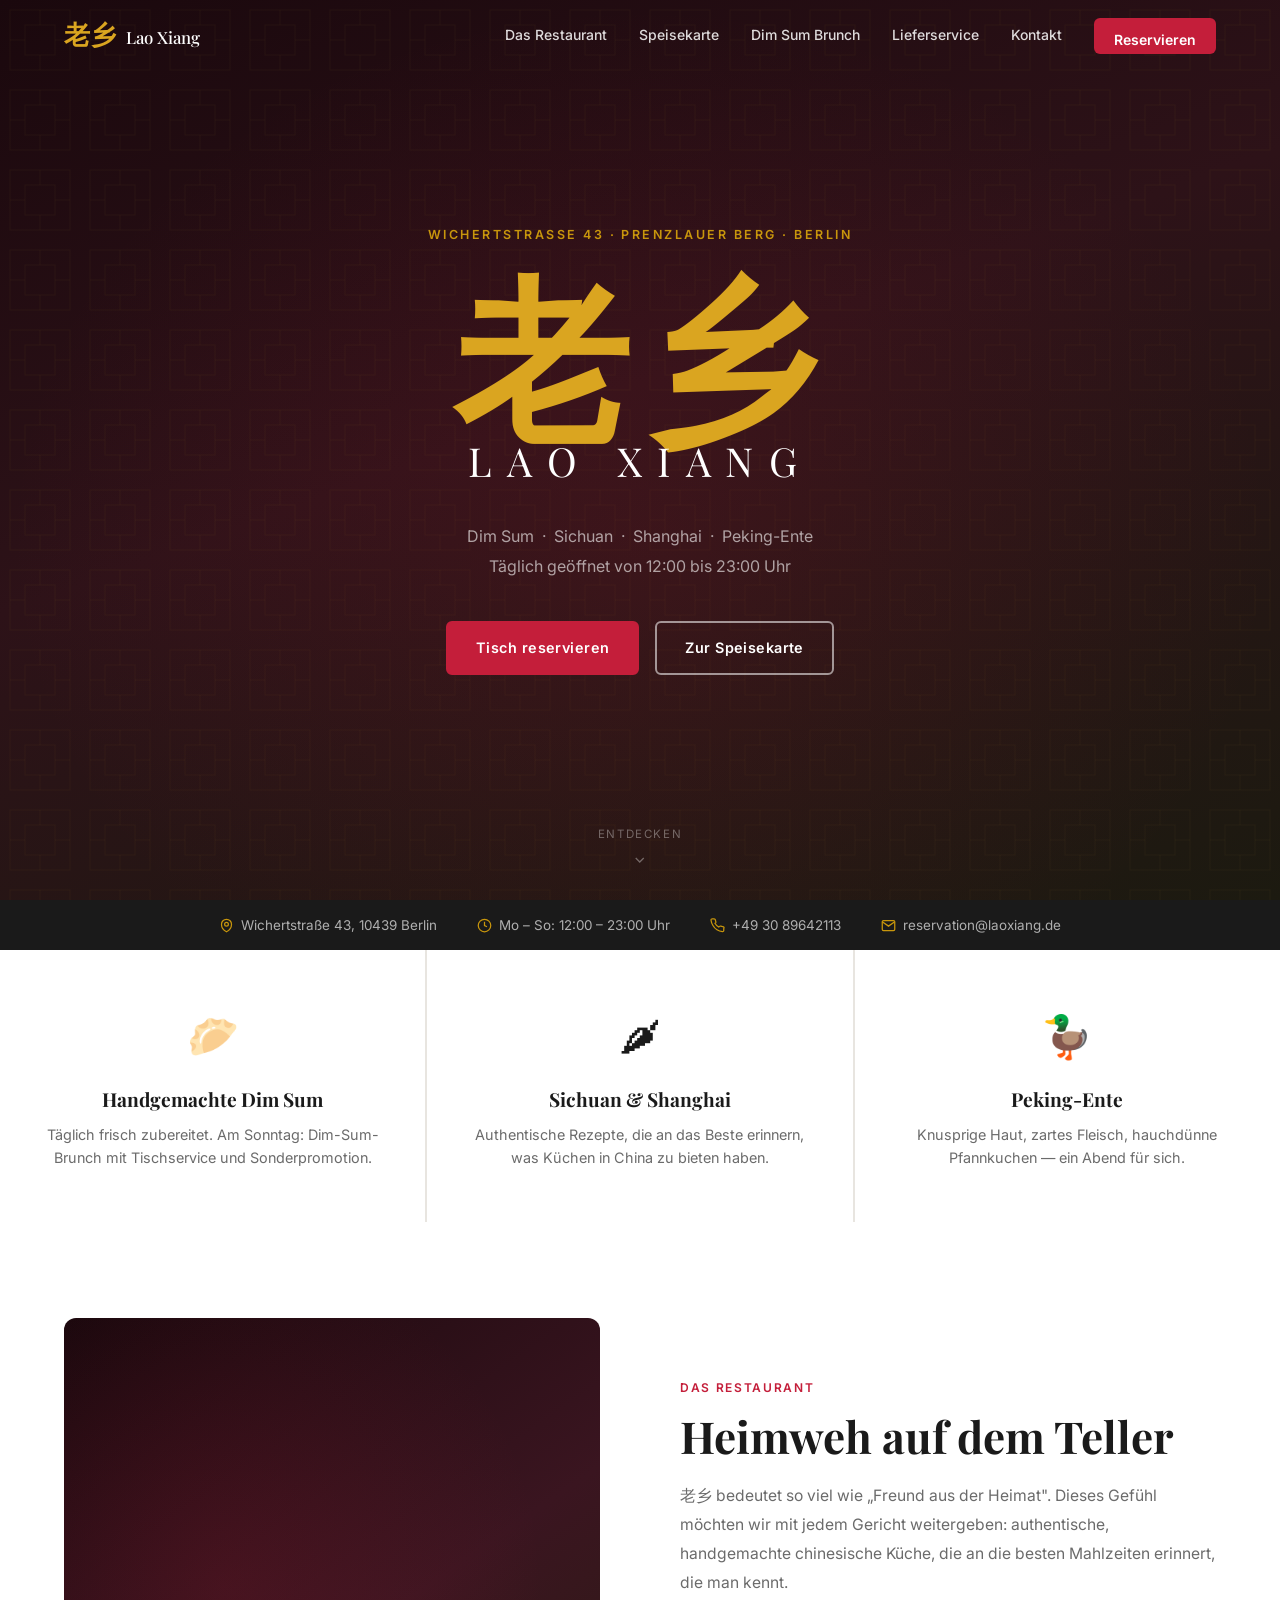
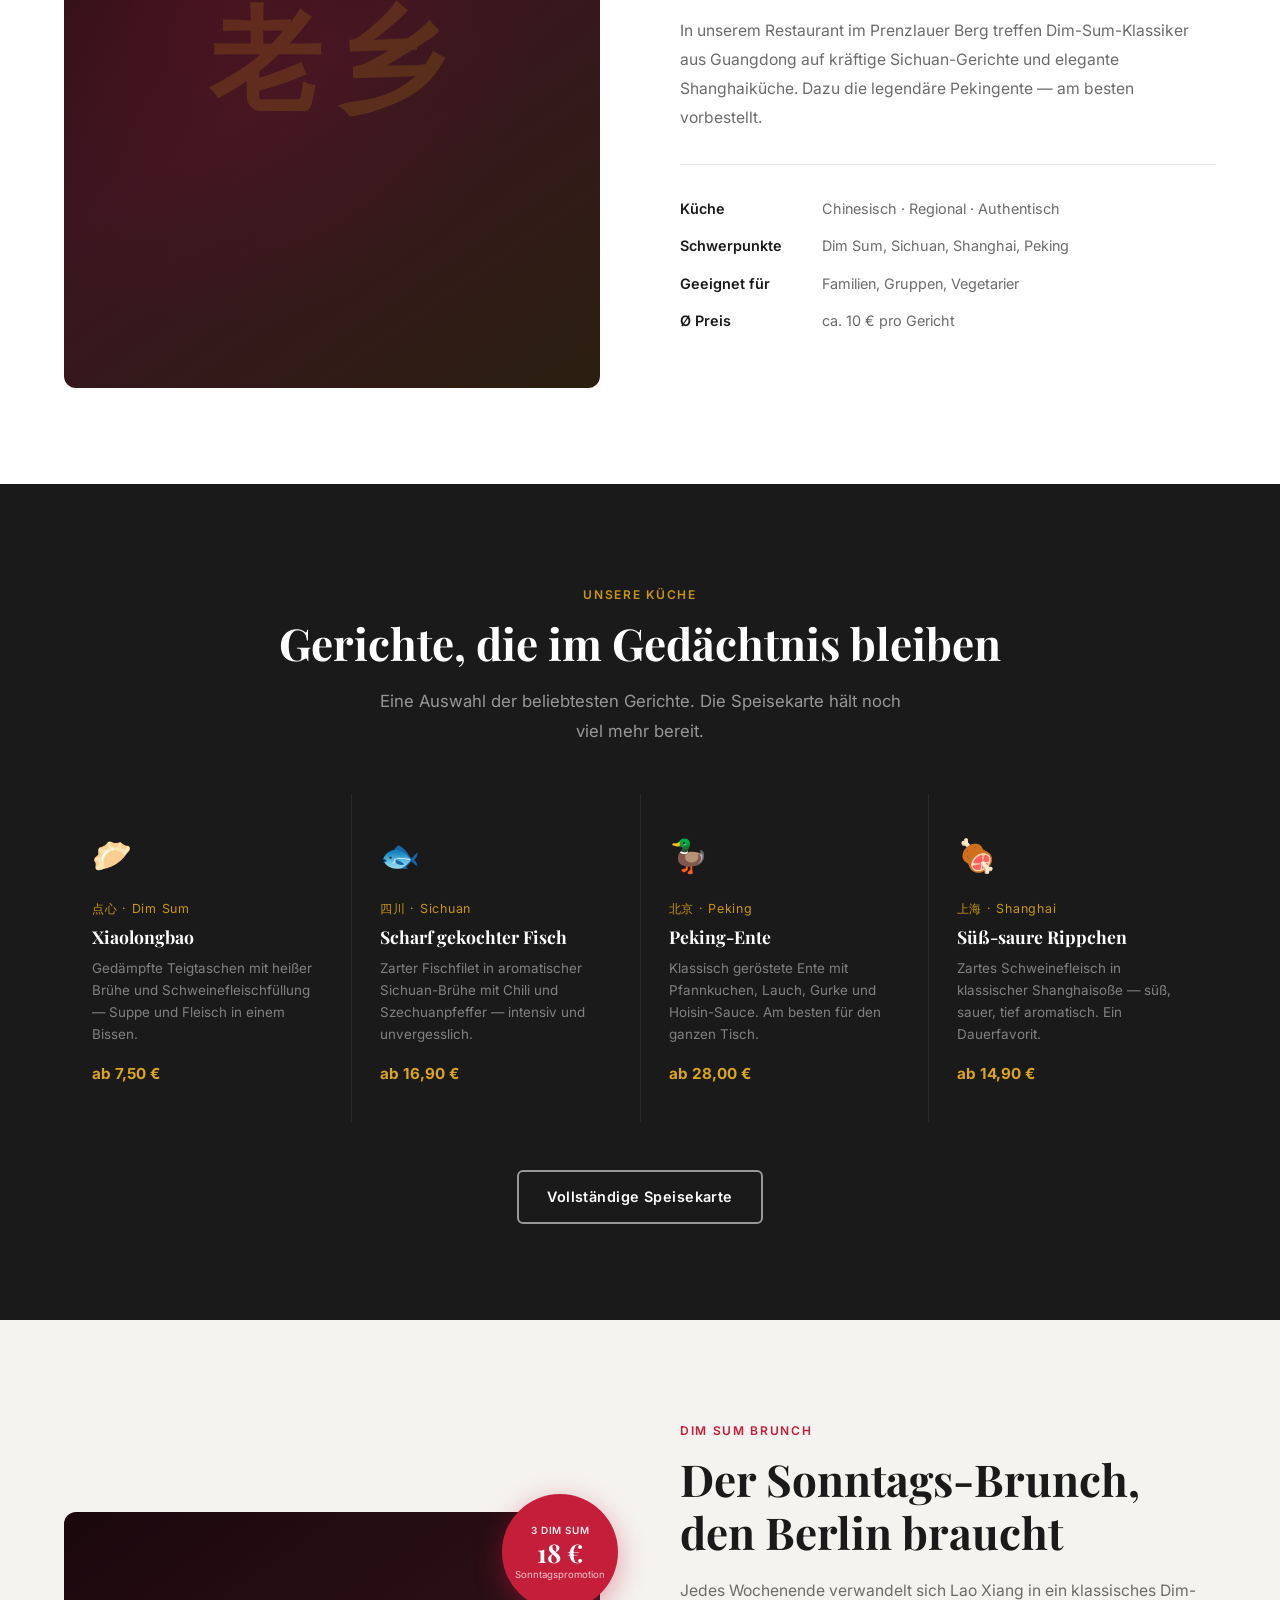
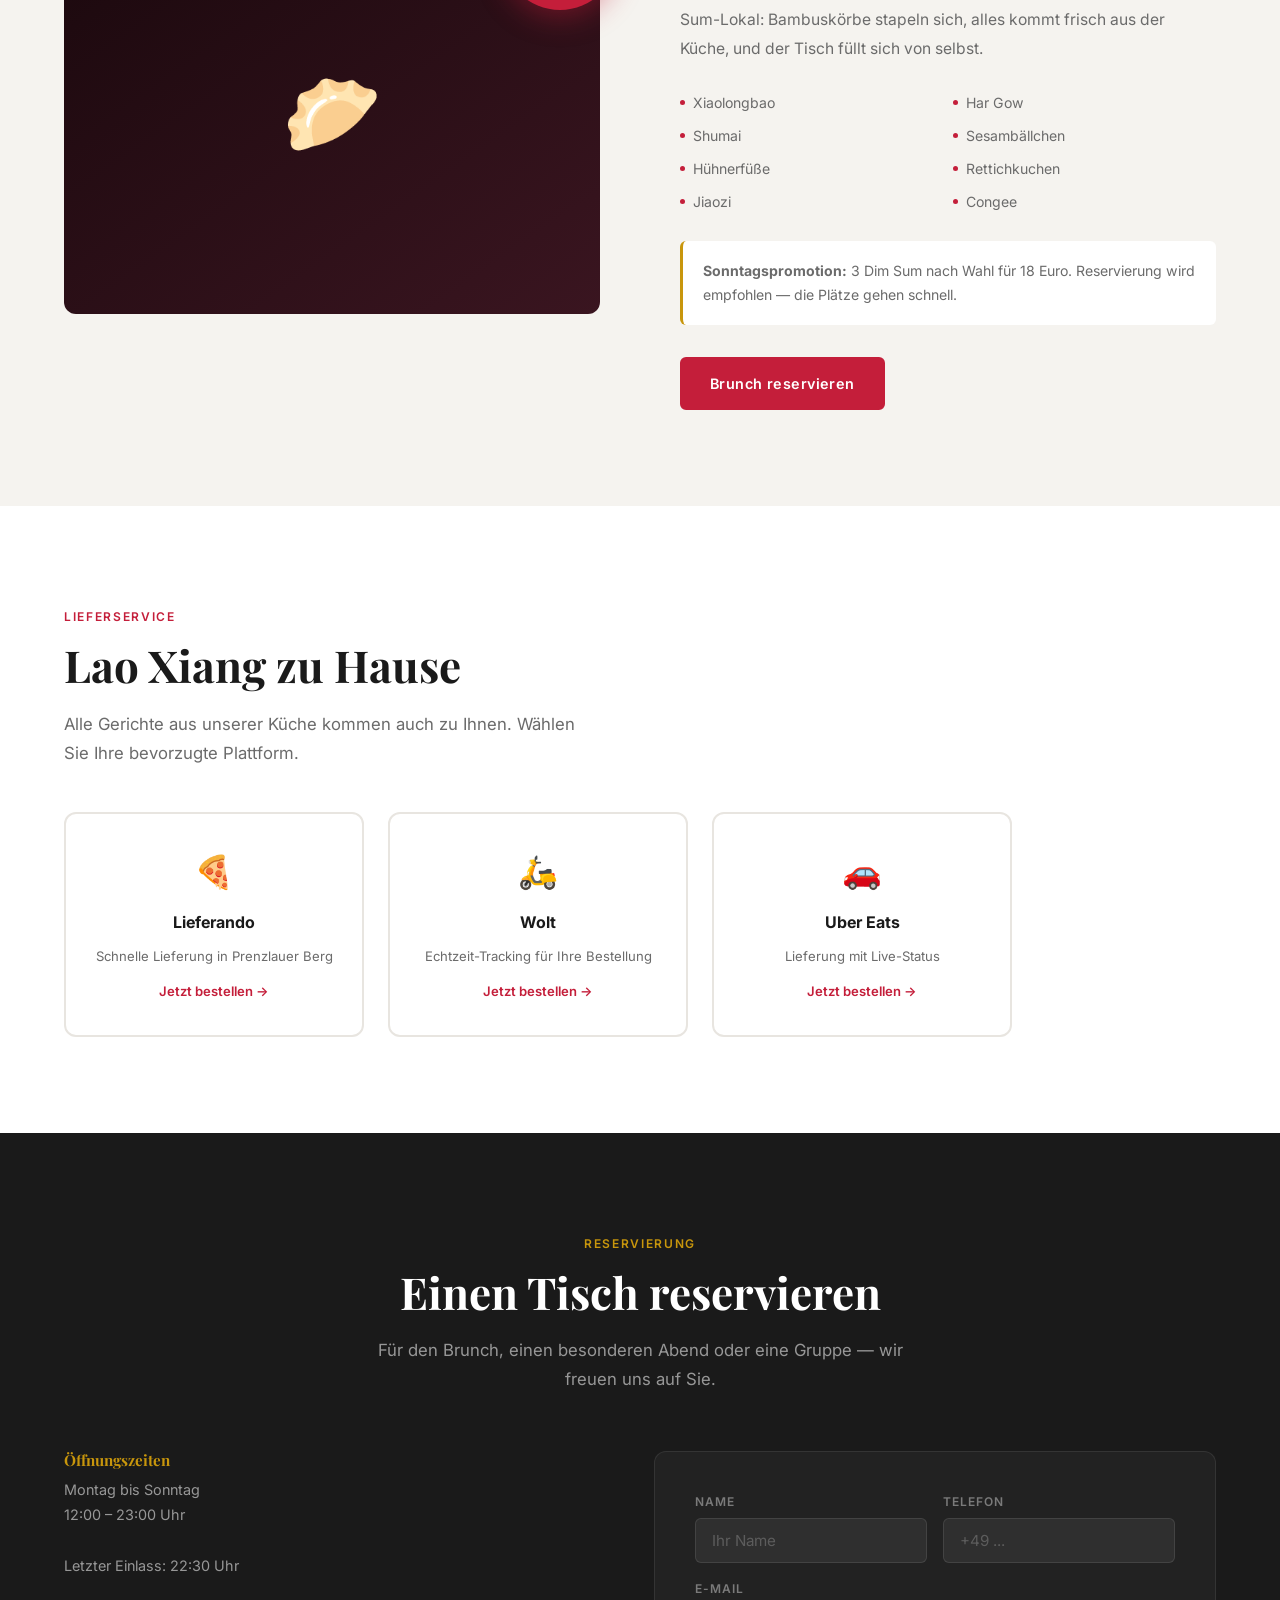
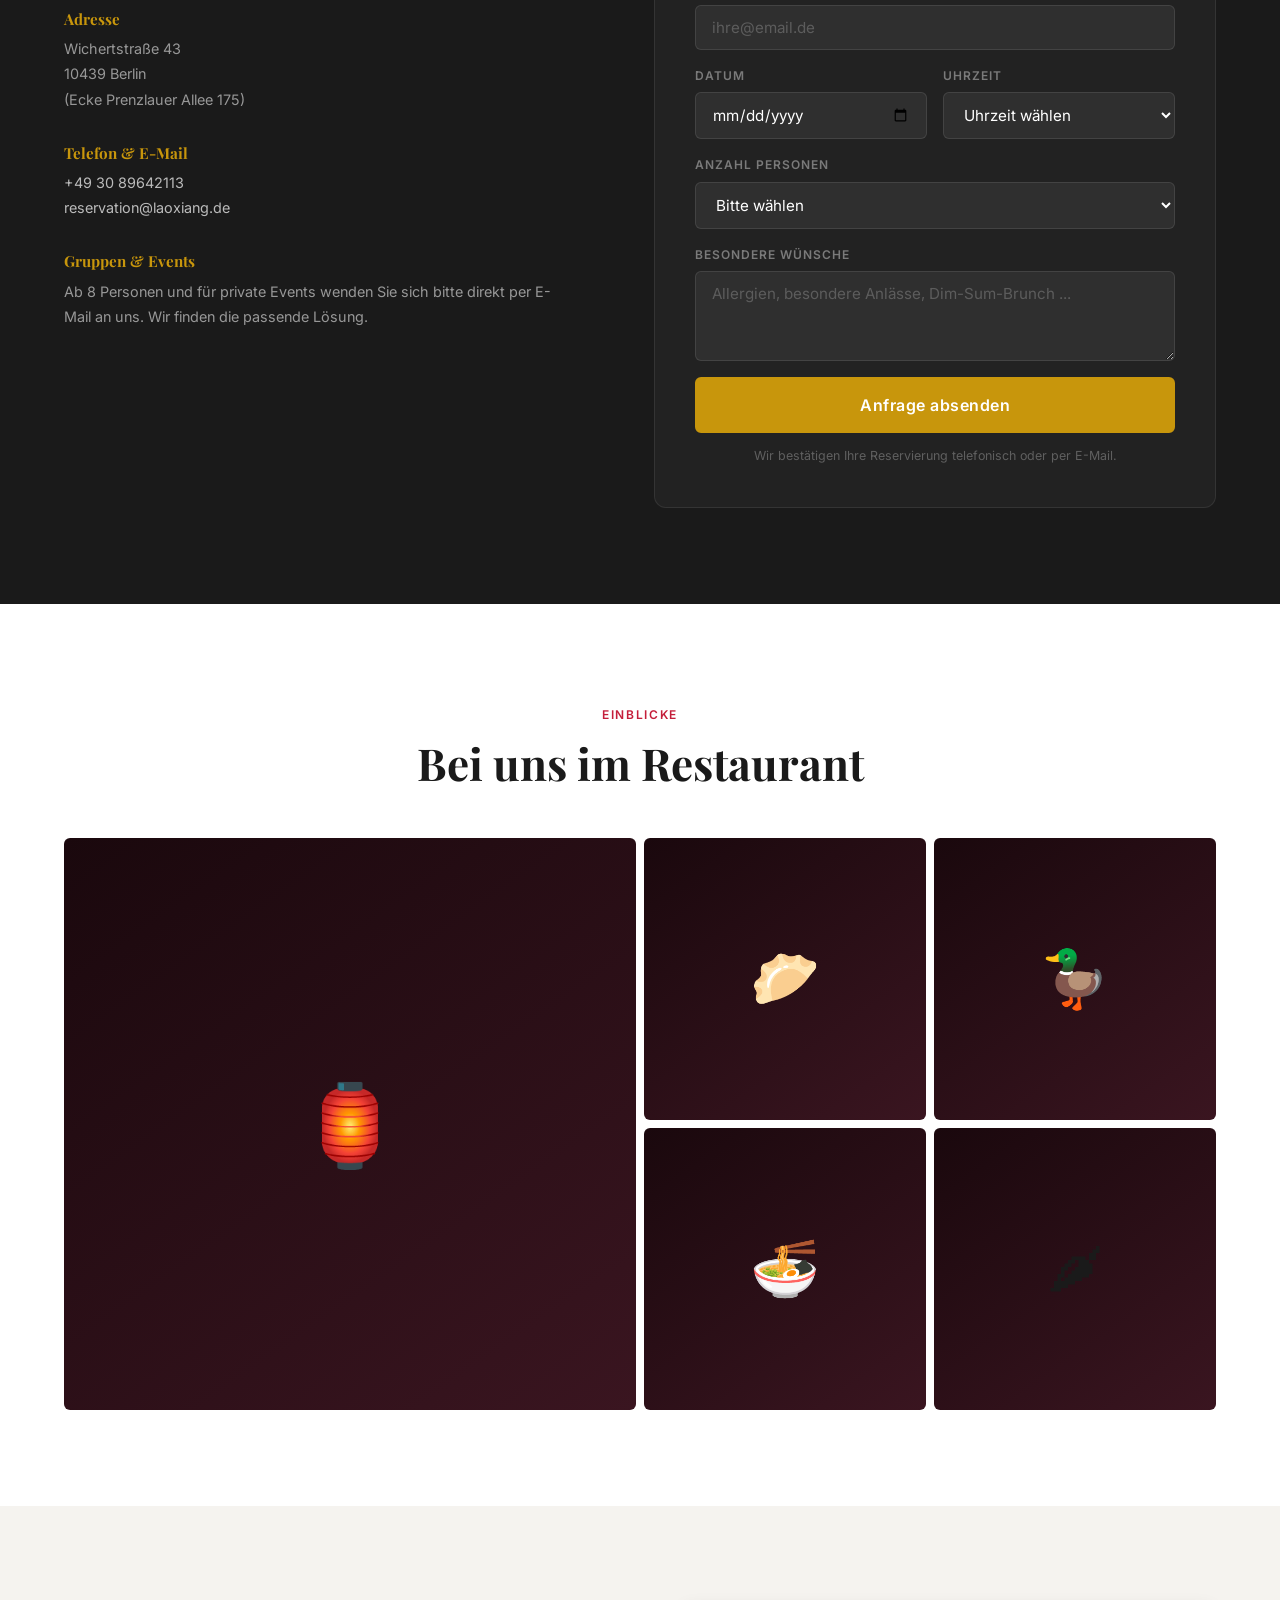
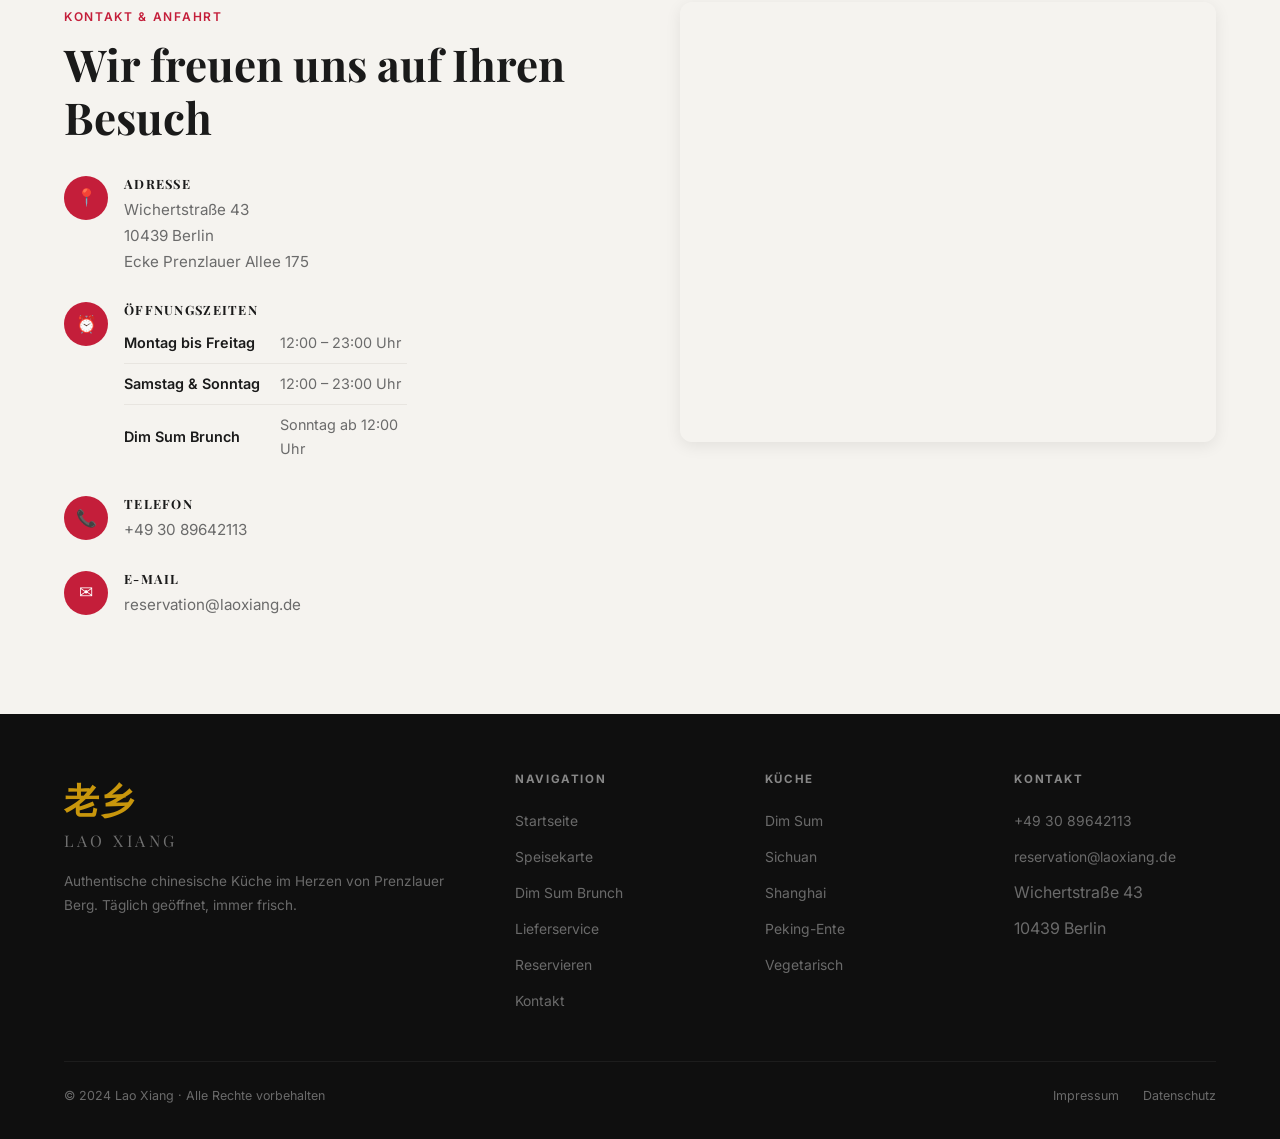
==== index.html @ 209eafaa "Add complete Lao Xiang restaurant website redesign Modern, responsive website with dark-hero aesthet" ====
<!DOCTYPE html>
<html lang="de">
<head>
  <meta charset="UTF-8">
  <meta name="viewport" content="width=device-width, initial-scale=1.0">
  <meta name="description" content="Lao Xiang 老乡 — Authentische chinesische Küche in Berlin Prenzlauer Berg. Dim Sum, Sichuan, Shanghai, Peking-Ente. Täglich 12–23 Uhr.">
  <title>Lao Xiang 老乡 — Authentische Chinesische Küche · Berlin Prenzlauer Berg</title>
  <link rel="preconnect" href="https://fonts.googleapis.com">
  <link rel="preconnect" href="https://fonts.gstatic.com" crossorigin>
  <link href="https://fonts.googleapis.com/css2?family=Playfair+Display:ital,wght@0,400;0,500;0,700;1,400&family=Inter:wght@300;400;500;600;700&display=swap" rel="stylesheet">
  <link rel="stylesheet" href="css/style.css">
</head>
<body>

  <!-- NAVIGATION -->
  <nav class="nav transparent">
    <div class="nav-wrap">
      <a href="index.html" class="nav-logo">
        <span class="logo-cn">老乡</span>
        <span class="logo-en">Lao Xiang</span>
      </a>
      <div class="nav-links">
        <a href="#about">Das Restaurant</a>
        <a href="speisekarte.html">Speisekarte</a>
        <a href="#dimsum">Dim Sum Brunch</a>
        <a href="#bestellen">Lieferservice</a>
        <a href="#kontakt">Kontakt</a>
        <a href="#reservierung" class="nav-cta">Reservieren</a>
      </div>
      <button class="nav-burger" aria-label="Menü">
        <span></span><span></span><span></span>
      </button>
    </div>
  </nav>

  <!-- HERO -->
  <section class="hero">
    <div class="hero-bg"></div>
    <div class="hero-content">
      <p class="hero-kicker">Wichertstraße 43 &middot; Prenzlauer Berg &middot; Berlin</p>
      <h1>
        <span class="hero-title-cn">老乡</span>
        <span class="hero-title-en">Lao Xiang</span>
      </h1>
      <p class="hero-sub">
        Dim Sum &nbsp;&middot;&nbsp; Sichuan &nbsp;&middot;&nbsp; Shanghai &nbsp;&middot;&nbsp; Peking-Ente<br>
        Täglich geöffnet von 12:00 bis 23:00 Uhr
      </p>
      <div class="hero-actions">
        <a href="#reservierung" class="btn btn-red">Tisch reservieren</a>
        <a href="speisekarte.html" class="btn btn-ghost">Zur Speisekarte</a>
      </div>
    </div>
    <div class="hero-scroll">
      <span>Entdecken</span>
      <svg width="16" height="16" viewBox="0 0 24 24" fill="none" stroke="currentColor" stroke-width="2">
        <polyline points="6 9 12 15 18 9"/>
      </svg>
    </div>
  </section>

  <!-- INFO STRIP -->
  <div class="info-strip">
    <div class="info-strip-row container">
      <span class="info-item">
        <svg width="15" height="15" viewBox="0 0 24 24" fill="none" stroke="currentColor" stroke-width="2"><path d="M12 22s-8-4.5-8-11.8A8 8 0 0 1 12 2a8 8 0 0 1 8 8.2c0 7.3-8 11.8-8 11.8z"/><circle cx="12" cy="10" r="3"/></svg>
        Wichertstraße 43, 10439 Berlin
      </span>
      <span class="info-item">
        <svg width="15" height="15" viewBox="0 0 24 24" fill="none" stroke="currentColor" stroke-width="2"><circle cx="12" cy="12" r="10"/><polyline points="12 6 12 12 16 14"/></svg>
        Mo &ndash; So: 12:00 &ndash; 23:00 Uhr
      </span>
      <span class="info-item">
        <svg width="15" height="15" viewBox="0 0 24 24" fill="none" stroke="currentColor" stroke-width="2"><path d="M22 16.92v3a2 2 0 0 1-2.18 2 19.79 19.79 0 0 1-8.63-3.07A19.5 19.5 0 0 1 4.69 12a19.79 19.79 0 0 1-3.07-8.67A2 2 0 0 1 3.6 1.27h3a2 2 0 0 1 2 1.72c.127.96.361 1.903.7 2.81a2 2 0 0 1-.45 2.11L7.91 8.37a16 16 0 0 0 6 6l1.27-.9a2 2 0 0 1 2.11-.45c.907.339 1.85.573 2.81.7A2 2 0 0 1 22 16.92z"/></svg>
        +49 30 89642113
      </span>
      <span class="info-item">
        <svg width="15" height="15" viewBox="0 0 24 24" fill="none" stroke="currentColor" stroke-width="2"><path d="M4 4h16c1.1 0 2 .9 2 2v12c0 1.1-.9 2-2 2H4c-1.1 0-2-.9-2-2V6c0-1.1.9-2 2-2z"/><polyline points="22,6 12,13 2,6"/></svg>
        reservation@laoxiang.de
      </span>
    </div>
  </div>

  <!-- FEATURES -->
  <div class="features-grid">
    <div class="feat-card fade-up">
      <span class="feat-icon">🥟</span>
      <h3>Handgemachte Dim Sum</h3>
      <p>Täglich frisch zubereitet. Am Sonntag: Dim-Sum-Brunch mit Tischservice und Sonderpromotion.</p>
    </div>
    <div class="feat-card fade-up">
      <span class="feat-icon">🌶</span>
      <h3>Sichuan &amp; Shanghai</h3>
      <p>Authentische Rezepte, die an das Beste erinnern, was Küchen in China zu bieten haben.</p>
    </div>
    <div class="feat-card fade-up">
      <span class="feat-icon">🦆</span>
      <h3>Peking-Ente</h3>
      <p>Knusprige Haut, zartes Fleisch, hauchdünne Pfannkuchen — ein Abend für sich.</p>
    </div>
  </div>

  <!-- ABOUT -->
  <section class="section about" id="about">
    <div class="container">
      <div class="about-grid">
        <div class="about-img" aria-hidden="true">老乡</div>
        <div>
          <div class="fade-up">
            <p class="tag">Das Restaurant</p>
            <h2 class="section-title">Heimweh auf dem Teller</h2>
            <p class="about-body">
              老乡 bedeutet so viel wie „Freund aus der Heimat". Dieses Gefühl möchten wir mit jedem Gericht weitergeben: authentische, handgemachte chinesische Küche, die an die besten Mahlzeiten erinnert, die man kennt.
            </p>
            <p class="about-body">
              In unserem Restaurant im Prenzlauer Berg treffen Dim-Sum-Klassiker aus Guangdong auf kräftige Sichuan-Gerichte und elegante Shanghaiküche. Dazu die legendäre Pekingente — am besten vorbestellt.
            </p>
            <div class="about-details">
              <div class="about-row">
                <span class="about-label">Küche</span>
                <span class="about-val">Chinesisch &middot; Regional &middot; Authentisch</span>
              </div>
              <div class="about-row">
                <span class="about-label">Schwerpunkte</span>
                <span class="about-val">Dim Sum, Sichuan, Shanghai, Peking</span>
              </div>
              <div class="about-row">
                <span class="about-label">Geeignet für</span>
                <span class="about-val">Familien, Gruppen, Vegetarier</span>
              </div>
              <div class="about-row">
                <span class="about-label">Ø Preis</span>
                <span class="about-val">ca. 10 € pro Gericht</span>
              </div>
            </div>
          </div>
        </div>
      </div>
    </div>
  </section>

  <!-- HIGHLIGHTS (dark section) -->
  <section class="section highlights">
    <div class="container">
      <div class="center fade-up">
        <p class="tag">Unsere Küche</p>
        <h2 class="section-title">Gerichte, die im Gedächtnis bleiben</h2>
        <p class="section-sub">Eine Auswahl der beliebtesten Gerichte. Die Speisekarte hält noch viel mehr bereit.</p>
      </div>
      <div class="hl-grid">
        <div class="hl-card fade-up">
          <span class="hl-icon">🥟</span>
          <div class="hl-region">点心 &middot; Dim Sum</div>
          <h3 class="hl-name">Xiaolongbao</h3>
          <p class="hl-desc">Gedämpfte Teigtaschen mit heißer Brühe und Schweinefleischfüllung &mdash; Suppe und Fleisch in einem Bissen.</p>
          <div class="hl-price">ab 7,50 €</div>
        </div>
        <div class="hl-card fade-up">
          <span class="hl-icon">🐟</span>
          <div class="hl-region">四川 &middot; Sichuan</div>
          <h3 class="hl-name">Scharf gekochter Fisch</h3>
          <p class="hl-desc">Zarter Fischfilet in aromatischer Sichuan-Brühe mit Chili und Szechuanpfeffer &mdash; intensiv und unvergesslich.</p>
          <div class="hl-price">ab 16,90 €</div>
        </div>
        <div class="hl-card fade-up">
          <span class="hl-icon">🦆</span>
          <div class="hl-region">北京 &middot; Peking</div>
          <h3 class="hl-name">Peking-Ente</h3>
          <p class="hl-desc">Klassisch geröstete Ente mit Pfannkuchen, Lauch, Gurke und Hoisin-Sauce. Am besten für den ganzen Tisch.</p>
          <div class="hl-price">ab 28,00 €</div>
        </div>
        <div class="hl-card fade-up">
          <span class="hl-icon">🍖</span>
          <div class="hl-region">上海 &middot; Shanghai</div>
          <h3 class="hl-name">Süß-saure Rippchen</h3>
          <p class="hl-desc">Zartes Schweinefleisch in klassischer Shanghaisoße — süß, sauer, tief aromatisch. Ein Dauerfavorit.</p>
          <div class="hl-price">ab 14,90 €</div>
        </div>
      </div>
      <div class="hl-cta">
        <a href="speisekarte.html" class="btn btn-ghost">Vollständige Speisekarte</a>
      </div>
    </div>
  </section>

  <!-- DIM SUM BRUNCH -->
  <section class="section dimsum" id="dimsum">
    <div class="container">
      <div class="dimsum-grid">
        <div class="dimsum-visual fade-up">
          <div class="dimsum-img">🥟</div>
          <div class="dimsum-badge">
            <span class="badge-top">3 Dim Sum</span>
            <span class="badge-price">18 €</span>
            <span class="badge-sub">Sonntagspromotion</span>
          </div>
        </div>
        <div class="fade-up">
          <p class="tag">Dim Sum Brunch</p>
          <h2 class="section-title">Der Sonntags-Brunch,<br>den Berlin braucht</h2>
          <p class="about-body">
            Jedes Wochenende verwandelt sich Lao Xiang in ein klassisches Dim-Sum-Lokal: Bambuskörbe stapeln sich, alles kommt frisch aus der Küche, und der Tisch füllt sich von selbst.
          </p>
          <div class="ds-items">
            <div class="ds-item">Xiaolongbao</div>
            <div class="ds-item">Har Gow</div>
            <div class="ds-item">Shumai</div>
            <div class="ds-item">Sesambällchen</div>
            <div class="ds-item">Hühnerfüße</div>
            <div class="ds-item">Rettichkuchen</div>
            <div class="ds-item">Jiaozi</div>
            <div class="ds-item">Congee</div>
          </div>
          <div class="ds-note">
            <strong>Sonntagspromotion:</strong> 3 Dim Sum nach Wahl für 18 Euro. Reservierung wird empfohlen — die Plätze gehen schnell.
          </div>
          <div style="margin-top: 2rem;">
            <a href="#reservierung" class="btn btn-red">Brunch reservieren</a>
          </div>
        </div>
      </div>
    </div>
  </section>

  <!-- DELIVERY -->
  <section class="section" id="bestellen">
    <div class="container">
      <div class="fade-up">
        <p class="tag">Lieferservice</p>
        <h2 class="section-title">Lao Xiang zu Hause</h2>
        <p class="section-sub">Alle Gerichte aus unserer Küche kommen auch zu Ihnen. Wählen Sie Ihre bevorzugte Plattform.</p>
      </div>
      <div class="delivery-row">
        <a href="https://www.lieferando.de/speisekarte/lao-xiang" target="_blank" rel="noopener noreferrer" class="del-card fade-up">
          <div class="del-logo">🍕</div>
          <div class="del-name">Lieferando</div>
          <div class="del-info">Schnelle Lieferung in Prenzlauer Berg</div>
          <div class="del-link">Jetzt bestellen →</div>
        </a>
        <a href="https://wolt.com/en/deu/berlin/restaurant/lao-xiang" target="_blank" rel="noopener noreferrer" class="del-card fade-up">
          <div class="del-logo">🛵</div>
          <div class="del-name">Wolt</div>
          <div class="del-info">Echtzeit-Tracking für Ihre Bestellung</div>
          <div class="del-link">Jetzt bestellen →</div>
        </a>
        <a href="https://www.ubereats.com/de/store/lao-xiang/sE3HtkgDU8aHk-X_zI1k1Q" target="_blank" rel="noopener noreferrer" class="del-card fade-up">
          <div class="del-logo">🚗</div>
          <div class="del-name">Uber Eats</div>
          <div class="del-info">Lieferung mit Live-Status</div>
          <div class="del-link">Jetzt bestellen →</div>
        </a>
      </div>
    </div>
  </section>

  <!-- RESERVATION -->
  <section class="section reservation" id="reservierung">
    <div class="container">
      <div class="center fade-up">
        <p class="tag">Reservierung</p>
        <h2 class="section-title">Einen Tisch reservieren</h2>
        <p class="section-sub">Für den Brunch, einen besonderen Abend oder eine Gruppe &mdash; wir freuen uns auf Sie.</p>
      </div>
      <div class="res-grid">
        <div class="res-info fade-up">
          <div class="res-info-item">
            <h4>Öffnungszeiten</h4>
            <p>Montag bis Sonntag<br>12:00 &ndash; 23:00 Uhr<br><br>Letzter Einlass: 22:30 Uhr</p>
          </div>
          <div class="res-info-item">
            <h4>Adresse</h4>
            <p>Wichertstraße 43<br>10439 Berlin<br>(Ecke Prenzlauer Allee 175)</p>
          </div>
          <div class="res-info-item">
            <h4>Telefon &amp; E-Mail</h4>
            <p>
              <a href="tel:+493089642113">+49 30 89642113</a><br>
              <a href="mailto:reservation@laoxiang.de">reservation@laoxiang.de</a>
            </p>
          </div>
          <div class="res-info-item">
            <h4>Gruppen &amp; Events</h4>
            <p>Ab 8 Personen und für private Events wenden Sie sich bitte direkt per E-Mail an uns. Wir finden die passende Lösung.</p>
          </div>
        </div>
        <div class="fade-up">
          <form class="res-form" id="resForm">
            <div class="form-row">
              <div class="form-group">
                <label for="resName">Name</label>
                <input type="text" id="resName" name="name" placeholder="Ihr Name" required>
              </div>
              <div class="form-group">
                <label for="resPhone">Telefon</label>
                <input type="tel" id="resPhone" name="phone" placeholder="+49 ..." required>
              </div>
            </div>
            <div class="form-group">
              <label for="resEmail">E-Mail</label>
              <input type="email" id="resEmail" name="email" placeholder="ihre@email.de" required>
            </div>
            <div class="form-row">
              <div class="form-group">
                <label for="resDate">Datum</label>
                <input type="date" id="resDate" name="date" required>
              </div>
              <div class="form-group">
                <label for="resTime">Uhrzeit</label>
                <select id="resTime" name="time" required>
                  <option value="">Uhrzeit wählen</option>
                  <option>12:00</option><option>12:30</option>
                  <option>13:00</option><option>13:30</option>
                  <option>14:00</option><option>14:30</option>
                  <option>15:00</option>
                  <option>18:00</option><option>18:30</option>
                  <option>19:00</option><option>19:30</option>
                  <option>20:00</option><option>20:30</option>
                  <option>21:00</option><option>21:30</option>
                  <option>22:00</option>
                </select>
              </div>
            </div>
            <div class="form-group">
              <label for="resGuests">Anzahl Personen</label>
              <select id="resGuests" name="guests" required>
                <option value="">Bitte wählen</option>
                <option>1 Person</option>
                <option>2 Personen</option>
                <option>3 Personen</option>
                <option>4 Personen</option>
                <option>5 Personen</option>
                <option>6 Personen</option>
                <option>7 Personen</option>
                <option>8 oder mehr Personen</option>
              </select>
            </div>
            <div class="form-group">
              <label for="resNotes">Besondere Wünsche</label>
              <textarea id="resNotes" name="notes" placeholder="Allergien, besondere Anlässe, Dim-Sum-Brunch ..."></textarea>
            </div>
            <button type="submit" class="btn btn-gold form-submit">Anfrage absenden</button>
            <p class="form-note">Wir bestätigen Ihre Reservierung telefonisch oder per E-Mail.</p>
          </form>
        </div>
      </div>
    </div>
  </section>

  <!-- GALLERY -->
  <section class="section">
    <div class="container">
      <div class="center fade-up">
        <p class="tag">Einblicke</p>
        <h2 class="section-title">Bei uns im Restaurant</h2>
      </div>
      <div class="gallery-grid">
        <div class="gal-item"><div class="gal-inner">🏮</div></div>
        <div class="gal-item"><div class="gal-inner">🥟</div></div>
        <div class="gal-item"><div class="gal-inner">🦆</div></div>
        <div class="gal-item"><div class="gal-inner">🍜</div></div>
        <div class="gal-item"><div class="gal-inner">🌶</div></div>
      </div>
    </div>
  </section>

  <!-- CONTACT -->
  <section class="section contact" id="kontakt">
    <div class="container">
      <div class="contact-grid">
        <div class="fade-up">
          <p class="tag">Kontakt &amp; Anfahrt</p>
          <h2 class="section-title">Wir freuen uns auf Ihren Besuch</h2>
          <div class="contact-items">
            <div class="c-item">
              <div class="c-icon">📍</div>
              <div class="c-body">
                <h4>Adresse</h4>
                <p>Wichertstraße 43<br>10439 Berlin<br>Ecke Prenzlauer Allee 175</p>
              </div>
            </div>
            <div class="c-item">
              <div class="c-icon">⏰</div>
              <div class="c-body">
                <h4>Öffnungszeiten</h4>
                <table class="hours">
                  <tr><td>Montag bis Freitag</td><td>12:00 &ndash; 23:00 Uhr</td></tr>
                  <tr><td>Samstag &amp; Sonntag</td><td>12:00 &ndash; 23:00 Uhr</td></tr>
                  <tr><td>Dim Sum Brunch</td><td>Sonntag ab 12:00 Uhr</td></tr>
                </table>
              </div>
            </div>
            <div class="c-item">
              <div class="c-icon">📞</div>
              <div class="c-body">
                <h4>Telefon</h4>
                <p><a href="tel:+493089642113">+49 30 89642113</a></p>
              </div>
            </div>
            <div class="c-item">
              <div class="c-icon">✉</div>
              <div class="c-body">
                <h4>E-Mail</h4>
                <p><a href="mailto:reservation@laoxiang.de">reservation@laoxiang.de</a></p>
              </div>
            </div>
          </div>
        </div>
        <div class="fade-up">
          <div class="map-wrap">
            <iframe
              src="https://www.openstreetmap.org/export/embed.html?bbox=13.402%2C52.529%2C13.442%2C52.549&layer=mapnik&marker=52.539%2C13.422"
              title="Lao Xiang auf der Karte"
              loading="lazy"
              allowfullscreen>
            </iframe>
          </div>
        </div>
      </div>
    </div>
  </section>

  <!-- FOOTER -->
  <footer class="footer">
    <div class="container">
      <div class="footer-grid">
        <div>
          <div class="ft-brand-cn">老乡</div>
          <div class="ft-brand-en">Lao Xiang</div>
          <p class="ft-tagline">Authentische chinesische Küche im Herzen von Prenzlauer Berg. Täglich geöffnet, immer frisch.</p>
        </div>
        <div class="footer-col">
          <h5>Navigation</h5>
          <ul class="ft-links">
            <li><a href="index.html">Startseite</a></li>
            <li><a href="speisekarte.html">Speisekarte</a></li>
            <li><a href="#dimsum">Dim Sum Brunch</a></li>
            <li><a href="#bestellen">Lieferservice</a></li>
            <li><a href="#reservierung">Reservieren</a></li>
            <li><a href="#kontakt">Kontakt</a></li>
          </ul>
        </div>
        <div class="footer-col">
          <h5>Küche</h5>
          <ul class="ft-links">
            <li><a href="speisekarte.html">Dim Sum</a></li>
            <li><a href="speisekarte.html">Sichuan</a></li>
            <li><a href="speisekarte.html">Shanghai</a></li>
            <li><a href="speisekarte.html">Peking-Ente</a></li>
            <li><a href="speisekarte.html">Vegetarisch</a></li>
          </ul>
        </div>
        <div class="footer-col">
          <h5>Kontakt</h5>
          <ul class="ft-links">
            <li><a href="tel:+493089642113">+49 30 89642113</a></li>
            <li><a href="mailto:reservation@laoxiang.de">reservation@laoxiang.de</a></li>
            <li>Wichertstraße 43</li>
            <li>10439 Berlin</li>
          </ul>
        </div>
      </div>
      <div class="footer-bottom">
        <p>&copy; 2024 Lao Xiang &middot; Alle Rechte vorbehalten</p>
        <div class="ft-bottom-links">
          <a href="#">Impressum</a>
          <a href="#">Datenschutz</a>
        </div>
      </div>
    </div>
  </footer>

  <script src="js/main.js"></script>
</body>
</html>
---- css/style.css ----
/* ============================================
   Lao Xiang 老乡 — Restaurant Website
   ============================================ */

*, *::before, *::after { box-sizing: border-box; margin: 0; padding: 0; }

:root {
  --red:        #c41e3a;
  --red-dark:   #9b1530;
  --gold:       #c8960c;
  --gold-light: #daa520;
  --charcoal:   #1a1a1a;
  --charcoal-2: #2d2d2d;
  --white:      #ffffff;
  --warm:       #fafaf8;
  --gray-l:     #f5f3ef;
  --gray-m:     #e8e5e0;
  --gray-d:     #b0aca6;
  --text:       #1a1a1a;
  --text-muted: #6b6b6b;

  --font-d: 'Playfair Display', Georgia, serif;
  --font-b: 'Inter', -apple-system, BlinkMacSystemFont, 'Segoe UI', sans-serif;

  --max-w: 1200px;
  --nav-h: 72px;
  --pad:   96px;
  --r:     6px;
  --r-lg:  12px;
  --tr:    0.25s ease;

  --sh-sm: 0 1px 3px rgba(0,0,0,.08), 0 1px 2px rgba(0,0,0,.1);
  --sh:    0 4px 16px rgba(0,0,0,.08);
  --sh-lg: 0 16px 48px rgba(0,0,0,.14);
}

html { scroll-behavior: smooth; font-size: 16px; }

body {
  font-family: var(--font-b);
  color: var(--text);
  background: var(--white);
  line-height: 1.65;
  -webkit-font-smoothing: antialiased;
}

img { display: block; max-width: 100%; }
a { color: inherit; text-decoration: none; }

/* ---- Typography ---- */
h1, h2, h3, h4 {
  font-family: var(--font-d);
  font-weight: 700;
  line-height: 1.2;
}

.tag {
  display: inline-block;
  font-size: .75rem;
  font-weight: 600;
  letter-spacing: .14em;
  text-transform: uppercase;
  color: var(--red);
  margin-bottom: .75rem;
}

.section-title {
  font-size: clamp(1.85rem, 3.5vw, 2.75rem);
  margin-bottom: 1.1rem;
}

.section-sub {
  font-size: 1.05rem;
  color: var(--text-muted);
  max-width: 540px;
  line-height: 1.75;
}

/* ---- Layout ---- */
.container {
  max-width: var(--max-w);
  margin: 0 auto;
  padding: 0 24px;
}

.section { padding: var(--pad) 0; }

.center { text-align: center; }
.center .section-sub { margin: 0 auto; }

/* ---- Buttons ---- */
.btn {
  display: inline-flex;
  align-items: center;
  gap: .5rem;
  padding: 13px 28px;
  font-family: var(--font-b);
  font-size: .9rem;
  font-weight: 600;
  letter-spacing: .03em;
  border-radius: var(--r);
  border: 2px solid transparent;
  cursor: pointer;
  transition: all var(--tr);
  white-space: nowrap;
}

.btn-red {
  background: var(--red);
  color: #fff;
  border-color: var(--red);
}
.btn-red:hover {
  background: var(--red-dark);
  border-color: var(--red-dark);
  transform: translateY(-1px);
  box-shadow: 0 6px 20px rgba(196,30,58,.28);
}

.btn-ghost {
  background: transparent;
  color: #fff;
  border-color: rgba(255,255,255,.55);
}
.btn-ghost:hover {
  background: rgba(255,255,255,.1);
  border-color: #fff;
}

.btn-outline {
  background: transparent;
  color: var(--charcoal);
  border-color: var(--charcoal);
}
.btn-outline:hover {
  background: var(--charcoal);
  color: #fff;
}

.btn-gold {
  background: var(--gold);
  color: #fff;
  border-color: var(--gold);
}
.btn-gold:hover {
  background: var(--gold-light);
  border-color: var(--gold-light);
  transform: translateY(-1px);
}

/* ============================================
   NAVIGATION
   ============================================ */
.nav {
  position: fixed;
  top: 0; left: 0; right: 0;
  z-index: 1000;
  height: var(--nav-h);
  transition: background var(--tr), box-shadow var(--tr);
}

.nav.scrolled {
  background: var(--white);
  box-shadow: var(--sh-sm);
}

.nav-wrap {
  max-width: var(--max-w);
  margin: 0 auto;
  padding: 0 24px;
  height: 100%;
  display: flex;
  align-items: center;
  justify-content: space-between;
}

/* Logo */
.nav-logo {
  display: flex;
  align-items: baseline;
  gap: 10px;
  text-decoration: none;
}

.logo-cn {
  font-family: var(--font-d);
  font-size: 1.6rem;
  font-weight: 700;
  color: var(--gold);
  line-height: 1;
  transition: color var(--tr);
}

.logo-en {
  font-family: var(--font-d);
  font-size: 1.05rem;
  font-weight: 500;
  color: var(--charcoal);
  transition: color var(--tr);
}

.nav.transparent .logo-en { color: #fff; }
.nav.transparent .logo-cn { color: var(--gold-light); }

/* Links */
.nav-links {
  display: flex;
  align-items: center;
  gap: 2rem;
}

.nav-links a {
  font-size: .875rem;
  font-weight: 500;
  color: var(--text);
  transition: color var(--tr);
  position: relative;
  padding-bottom: 2px;
}

.nav-links a::after {
  content: '';
  position: absolute;
  bottom: 0; left: 0; right: 0;
  height: 1px;
  background: var(--red);
  transform: scaleX(0);
  transition: transform var(--tr);
}

.nav-links a:hover { color: var(--red); }
.nav-links a:hover::after { transform: scaleX(1); }

.nav.transparent .nav-links a { color: rgba(255,255,255,.85); }
.nav.transparent .nav-links a:hover { color: #fff; }

.nav-cta {
  padding: 10px 20px;
  background: var(--red);
  color: #fff !important;
  border-radius: var(--r);
  font-weight: 600 !important;
  transition: background var(--tr) !important;
}
.nav-cta::after { display: none !important; }
.nav-cta:hover { background: var(--red-dark) !important; color: #fff !important; }

/* Burger */
.nav-burger {
  display: none;
  flex-direction: column;
  justify-content: center;
  gap: 5px;
  width: 36px;
  height: 36px;
  background: none;
  border: none;
  cursor: pointer;
  padding: 4px;
}

.nav-burger span {
  display: block;
  width: 22px;
  height: 2px;
  background: var(--charcoal);
  border-radius: 2px;
  transition: var(--tr);
}

.nav.transparent .nav-burger span { background: #fff; }

.nav-burger.active span:nth-child(1) { transform: translateY(7px) rotate(45deg); }
.nav-burger.active span:nth-child(2) { opacity: 0; }
.nav-burger.active span:nth-child(3) { transform: translateY(-7px) rotate(-45deg); }

/* ============================================
   HERO
   ============================================ */
.hero {
  position: relative;
  height: 100vh;
  min-height: 620px;
  display: flex;
  align-items: center;
  justify-content: center;
  overflow: hidden;
}

.hero-bg {
  position: absolute;
  inset: 0;
  background: linear-gradient(160deg, #1a080d 0%, #2d1218 45%, #1c1a10 100%);
}

.hero-bg::before {
  content: '';
  position: absolute;
  inset: 0;
  background-image: url("data:image/svg+xml,%3Csvg xmlns='http://www.w3.org/2000/svg' width='80' height='80' viewBox='0 0 80 80'%3E%3Cg fill='none' stroke='rgba(200,150,12,0.05)' stroke-width='1'%3E%3Crect x='10' y='10' width='60' height='60'/%3E%3Crect x='25' y='25' width='30' height='30'/%3E%3Cline x1='10' y1='40' x2='25' y2='40'/%3E%3Cline x1='55' y1='40' x2='70' y2='40'/%3E%3Cline x1='40' y1='10' x2='40' y2='25'/%3E%3Cline x1='40' y1='55' x2='40' y2='70'/%3E%3C/g%3E%3C/svg%3E");
}

.hero-bg::after {
  content: '';
  position: absolute;
  inset: 0;
  background: radial-gradient(ellipse at 50% 60%, rgba(196,30,58,.12) 0%, transparent 70%);
}

.hero-content {
  position: relative;
  z-index: 1;
  text-align: center;
  padding: 0 24px;
}

.hero-kicker {
  font-size: .78rem;
  font-weight: 600;
  letter-spacing: .2em;
  text-transform: uppercase;
  color: var(--gold);
  margin-bottom: 1.75rem;
}

.hero-title-cn {
  display: block;
  font-family: var(--font-d);
  font-size: clamp(6rem, 14vw, 11rem);
  font-weight: 700;
  color: var(--gold-light);
  line-height: .9;
  letter-spacing: .06em;
  margin-bottom: .3rem;
}

.hero-title-en {
  display: block;
  font-family: var(--font-d);
  font-size: clamp(1.4rem, 3.5vw, 2.5rem);
  font-weight: 300;
  color: #fff;
  letter-spacing: .38em;
  text-transform: uppercase;
  margin-bottom: 2.25rem;
}

.hero-sub {
  font-size: 1rem;
  color: rgba(255,255,255,.6);
  margin-bottom: 2.5rem;
  line-height: 1.9;
}

.hero-actions {
  display: flex;
  gap: 1rem;
  justify-content: center;
  flex-wrap: wrap;
}

.hero-scroll {
  position: absolute;
  bottom: 32px;
  left: 50%;
  transform: translateX(-50%);
  display: flex;
  flex-direction: column;
  align-items: center;
  gap: 8px;
  color: rgba(255,255,255,.35);
  font-size: .72rem;
  letter-spacing: .14em;
  text-transform: uppercase;
  animation: bob 2.2s ease-in-out infinite;
}

@keyframes bob {
  0%, 100% { transform: translateX(-50%) translateY(0); }
  50%       { transform: translateX(-50%) translateY(7px); }
}

/* ============================================
   INFO STRIP
   ============================================ */
.info-strip {
  background: var(--charcoal);
  padding: 14px 0;
  font-size: .84rem;
  color: rgba(255,255,255,.65);
}

.info-strip-row {
  display: flex;
  justify-content: center;
  flex-wrap: wrap;
  gap: 2.5rem;
}

.info-item {
  display: flex;
  align-items: center;
  gap: 7px;
}

.info-item svg { color: var(--gold); flex-shrink: 0; }

/* ============================================
   FEATURES
   ============================================ */
.features-grid {
  display: grid;
  grid-template-columns: repeat(3, 1fr);
  gap: 2px;
  background: var(--gray-m);
}

.feat-card {
  background: var(--white);
  padding: 52px 40px;
  text-align: center;
  transition: background var(--tr), color var(--tr);
}

.feat-card:hover { background: var(--red); color: #fff; }

.feat-icon { font-size: 2.6rem; display: block; margin-bottom: 1.1rem; }

.feat-card h3 {
  font-size: 1.2rem;
  margin-bottom: .7rem;
}

.feat-card p {
  font-size: .9rem;
  color: var(--text-muted);
  transition: color var(--tr);
}

.feat-card:hover p { color: rgba(255,255,255,.8); }

/* ============================================
   ABOUT
   ============================================ */
.about-grid {
  display: grid;
  grid-template-columns: 1fr 1fr;
  gap: 80px;
  align-items: center;
}

.about-img {
  aspect-ratio: 4/5;
  background: linear-gradient(145deg, #1a080d, #3a1520, #2a1f10);
  border-radius: var(--r-lg);
  display: flex;
  align-items: center;
  justify-content: center;
  font-family: var(--font-d);
  font-size: 7rem;
  font-weight: 700;
  color: rgba(200,150,12,.2);
  letter-spacing: .1em;
  overflow: hidden;
  position: relative;
}

.about-img::after {
  content: '';
  position: absolute;
  inset: 0;
  background: radial-gradient(ellipse at 30% 40%, rgba(196,30,58,.15), transparent 60%);
}

.about-body { font-size: .98rem; color: var(--text-muted); line-height: 1.85; margin-bottom: 1.2rem; }

.about-details {
  margin-top: 2rem;
  padding-top: 2rem;
  border-top: 1px solid var(--gray-m);
  display: flex;
  flex-direction: column;
  gap: .85rem;
}

.about-row {
  display: flex;
  gap: 12px;
  font-size: .9rem;
}

.about-label {
  font-weight: 600;
  color: var(--charcoal);
  min-width: 130px;
  flex-shrink: 0;
}

.about-val { color: var(--text-muted); }

/* ============================================
   HIGHLIGHTS (dark)
   ============================================ */
.highlights {
  background: var(--charcoal);
  color: #fff;
}

.highlights .section-title { color: #fff; }
.highlights .section-sub { color: rgba(255,255,255,.55); }
.highlights .tag { color: var(--gold); }

.hl-grid {
  display: grid;
  grid-template-columns: repeat(4, 1fr);
  gap: 1px;
  background: rgba(255,255,255,.07);
  margin-top: 3rem;
}

.hl-card {
  background: var(--charcoal);
  padding: 36px 28px;
  transition: background var(--tr);
}

.hl-card:hover { background: var(--charcoal-2); }

.hl-icon { font-size: 2rem; margin-bottom: 1rem; display: block; }
.hl-region { font-size: .78rem; color: var(--gold); margin-bottom: .4rem; letter-spacing: .06em; }
.hl-name { font-family: var(--font-d); font-size: 1.1rem; color: #fff; margin-bottom: .6rem; }
.hl-desc { font-size: .84rem; color: rgba(255,255,255,.45); line-height: 1.65; }
.hl-price { margin-top: 1rem; font-weight: 700; color: var(--gold-light); font-size: .95rem; }

.hl-cta { text-align: center; margin-top: 3rem; }

/* ============================================
   DIM SUM
   ============================================ */
.dimsum { background: var(--gray-l); }

.dimsum-grid {
  display: grid;
  grid-template-columns: 1fr 1fr;
  gap: 80px;
  align-items: center;
}

.dimsum-visual { position: relative; }

.dimsum-img {
  aspect-ratio: 4/3;
  background: linear-gradient(145deg, #1a080d, #3a1520);
  border-radius: var(--r-lg);
  display: flex;
  align-items: center;
  justify-content: center;
  font-size: 5rem;
}

.dimsum-badge {
  position: absolute;
  top: -18px;
  right: -18px;
  width: 116px;
  height: 116px;
  background: var(--red);
  border-radius: 50%;
  display: flex;
  flex-direction: column;
  align-items: center;
  justify-content: center;
  text-align: center;
  color: #fff;
  box-shadow: 0 8px 28px rgba(196,30,58,.4);
  z-index: 1;
  padding: 8px;
}

.badge-top    { font-size: .62rem; font-weight: 600; letter-spacing: .06em; text-transform: uppercase; opacity: .9; }
.badge-price  { font-family: var(--font-d); font-size: 1.6rem; font-weight: 700; line-height: 1.1; }
.badge-sub    { font-size: .6rem; opacity: .75; }

.ds-items {
  display: grid;
  grid-template-columns: 1fr 1fr;
  gap: .6rem;
  margin: 1.75rem 0;
}

.ds-item {
  display: flex;
  align-items: center;
  gap: 8px;
  font-size: .88rem;
  color: var(--text-muted);
}

.ds-item::before {
  content: '';
  width: 5px;
  height: 5px;
  border-radius: 50%;
  background: var(--red);
  flex-shrink: 0;
}

.ds-note {
  background: #fff;
  border-left: 3px solid var(--gold);
  border-radius: var(--r);
  padding: 18px 20px;
  font-size: .88rem;
  color: var(--text-muted);
  line-height: 1.7;
  margin-top: 1.5rem;
}

/* ============================================
   DELIVERY
   ============================================ */
.delivery-row {
  display: flex;
  gap: 1.5rem;
  margin-top: 2.75rem;
  flex-wrap: wrap;
}

.del-card {
  flex: 1;
  min-width: 200px;
  max-width: 300px;
  border: 2px solid var(--gray-m);
  border-radius: var(--r-lg);
  padding: 32px 24px;
  text-align: center;
  display: flex;
  flex-direction: column;
  align-items: center;
  gap: 10px;
  transition: all var(--tr);
}

.del-card:hover {
  border-color: var(--red);
  box-shadow: var(--sh);
  transform: translateY(-3px);
}

.del-logo { font-size: 2rem; }
.del-name { font-weight: 700; font-size: 1rem; }
.del-info { font-size: .82rem; color: var(--text-muted); }
.del-link  { font-size: .82rem; font-weight: 600; color: var(--red); margin-top: 4px; }

/* ============================================
   RESERVATION
   ============================================ */
.reservation {
  background: var(--charcoal);
  color: #fff;
}

.reservation .section-title { color: #fff; }
.reservation .section-sub   { color: rgba(255,255,255,.55); }
.reservation .tag            { color: var(--gold); }

.res-grid {
  display: grid;
  grid-template-columns: 1fr 1.1fr;
  gap: 80px;
  align-items: start;
  margin-top: 3.5rem;
}

.res-info { display: flex; flex-direction: column; gap: 2rem; }

.res-info-item h4 {
  font-family: var(--font-d);
  font-size: .95rem;
  color: var(--gold);
  margin-bottom: .5rem;
}

.res-info-item p {
  font-size: .9rem;
  color: rgba(255,255,255,.55);
  line-height: 1.75;
}

.res-info-item a { color: rgba(255,255,255,.7); }
.res-info-item a:hover { color: var(--gold); }

/* Form */
.res-form {
  background: rgba(255,255,255,.04);
  border: 1px solid rgba(255,255,255,.08);
  border-radius: var(--r-lg);
  padding: 40px;
}

.form-row {
  display: grid;
  grid-template-columns: 1fr 1fr;
  gap: 1rem;
}

.form-group {
  display: flex;
  flex-direction: column;
  gap: .4rem;
  margin-bottom: 1rem;
}

.form-group label {
  font-size: .75rem;
  font-weight: 600;
  letter-spacing: .08em;
  text-transform: uppercase;
  color: rgba(255,255,255,.4);
}

.form-group input,
.form-group select,
.form-group textarea {
  background: rgba(255,255,255,.06);
  border: 1px solid rgba(255,255,255,.1);
  border-radius: var(--r);
  color: #fff;
  font-family: var(--font-b);
  font-size: .95rem;
  padding: 12px 16px;
  outline: none;
  width: 100%;
  transition: border-color var(--tr);
}

.form-group input::placeholder,
.form-group textarea::placeholder { color: rgba(255,255,255,.22); }

.form-group input:focus,
.form-group select:focus,
.form-group textarea:focus { border-color: var(--gold); }

.form-group select { cursor: pointer; }
.form-group select option { background: var(--charcoal); color: #fff; }
.form-group textarea { resize: vertical; min-height: 90px; }

.form-submit { width: 100%; justify-content: center; font-size: 1rem; padding: 16px; }

.form-note {
  margin-top: .85rem;
  font-size: .78rem;
  color: rgba(255,255,255,.28);
  text-align: center;
}

.form-success {
  text-align: center;
  padding: 48px 24px;
}

.form-success-icon {
  font-size: 3rem;
  color: var(--gold);
  margin-bottom: 1rem;
}

.form-success h3 { color: #fff; margin-bottom: .5rem; }
.form-success p  { color: rgba(255,255,255,.55); }

/* ============================================
   GALLERY (placeholder)
   ============================================ */
.gallery-grid {
  display: grid;
  grid-template-columns: repeat(4, 1fr);
  grid-template-rows: auto auto;
  gap: 8px;
  margin-top: 3rem;
}

.gal-item {
  border-radius: var(--r);
  overflow: hidden;
  background: var(--gray-l);
}

.gal-item:first-child {
  grid-column: 1 / 3;
  grid-row: 1 / 3;
}

.gal-inner {
  aspect-ratio: 1;
  background: linear-gradient(145deg, #1a080d, #3a1520);
  display: flex;
  align-items: center;
  justify-content: center;
  font-size: 3.5rem;
  transition: transform .4s ease;
}

.gal-item:first-child .gal-inner {
  aspect-ratio: unset;
  height: 100%;
  font-size: 5rem;
}

.gal-item:hover .gal-inner { transform: scale(1.04); }

/* ============================================
   CONTACT
   ============================================ */
.contact { background: var(--gray-l); }

.contact-grid {
  display: grid;
  grid-template-columns: 1fr 1fr;
  gap: 80px;
  align-items: start;
}

.contact-items { display: flex; flex-direction: column; gap: 1.75rem; margin-top: 2rem; }

.c-item { display: flex; gap: 1rem; align-items: flex-start; }

.c-icon {
  width: 44px;
  height: 44px;
  background: var(--red);
  border-radius: 50%;
  display: flex;
  align-items: center;
  justify-content: center;
  color: #fff;
  flex-shrink: 0;
  font-size: 1.05rem;
}

.c-body h4 {
  font-size: .8rem;
  font-weight: 700;
  text-transform: uppercase;
  letter-spacing: .1em;
  margin-bottom: .35rem;
  color: var(--charcoal);
}

.c-body p, .c-body a {
  font-size: .95rem;
  color: var(--text-muted);
  line-height: 1.7;
}

.c-body a:hover { color: var(--red); }

/* Hours table */
.hours {
  width: 100%;
  border-collapse: collapse;
  font-size: .9rem;
}

.hours tr { border-bottom: 1px solid var(--gray-m); }
.hours tr:last-child { border-bottom: none; }

.hours td { padding: 8px 0; color: var(--text-muted); }
.hours td:first-child { font-weight: 600; color: var(--charcoal); width: 55%; }

/* Map */
.map-wrap {
  border-radius: var(--r-lg);
  overflow: hidden;
  height: 440px;
  box-shadow: var(--sh);
}

.map-wrap iframe {
  width: 100%;
  height: 100%;
  border: 0;
  display: block;
}

/* ============================================
   FOOTER
   ============================================ */
.footer {
  background: #0f0f0f;
  color: rgba(255,255,255,.38);
  padding: 56px 0 32px;
}

.footer-grid {
  display: grid;
  grid-template-columns: 2fr 1fr 1fr 1fr;
  gap: 3rem;
  margin-bottom: 3rem;
}

.ft-brand-cn {
  font-family: var(--font-d);
  font-size: 2.2rem;
  font-weight: 700;
  color: var(--gold);
}

.ft-brand-en {
  font-family: var(--font-d);
  font-size: 1rem;
  font-weight: 300;
  color: rgba(255,255,255,.4);
  letter-spacing: .22em;
  text-transform: uppercase;
  margin-bottom: 1rem;
}

.ft-tagline { font-size: .85rem; line-height: 1.75; margin-top: .75rem; }

.footer-col h5 {
  font-size: .72rem;
  font-weight: 700;
  text-transform: uppercase;
  letter-spacing: .14em;
  color: rgba(255,255,255,.5);
  margin-bottom: 1.1rem;
}

.ft-links { list-style: none; display: flex; flex-direction: column; gap: .6rem; }
.ft-links a { font-size: .87rem; transition: color var(--tr); }
.ft-links a:hover { color: var(--gold); }

.footer-bottom {
  border-top: 1px solid rgba(255,255,255,.06);
  padding-top: 24px;
  display: flex;
  justify-content: space-between;
  align-items: center;
  font-size: .78rem;
  flex-wrap: wrap;
  gap: 1rem;
}

.ft-bottom-links { display: flex; gap: 1.5rem; }
.ft-bottom-links a:hover { color: rgba(255,255,255,.75); }

/* ============================================
   SPEISEKARTE PAGE
   ============================================ */
.menu-hero {
  background: var(--charcoal);
  padding: calc(var(--nav-h) + 64px) 0 64px;
  text-align: center;
  color: #fff;
}

.menu-hero .tag { color: var(--gold); }
.menu-hero .section-title { color: #fff; }
.menu-hero p { color: rgba(255,255,255,.55); margin-top: .75rem; font-size: 1rem; }

/* Tabs */
.menu-tabs-wrap {
  position: sticky;
  top: var(--nav-h);
  z-index: 100;
  background: var(--white);
  border-bottom: 1px solid var(--gray-m);
  box-shadow: var(--sh-sm);
}

.menu-tabs {
  display: flex;
  gap: 0;
  overflow-x: auto;
  scrollbar-width: none;
  max-width: var(--max-w);
  margin: 0 auto;
  padding: 0 24px;
}

.menu-tabs::-webkit-scrollbar { display: none; }

.tab-btn {
  padding: 18px 20px;
  font-family: var(--font-b);
  font-size: .84rem;
  font-weight: 600;
  background: none;
  border: none;
  border-bottom: 2px solid transparent;
  color: var(--text-muted);
  cursor: pointer;
  white-space: nowrap;
  transition: all var(--tr);
  margin-bottom: -1px;
  letter-spacing: .02em;
}

.tab-btn:hover { color: var(--red); }

.tab-btn.active {
  color: var(--red);
  border-bottom-color: var(--red);
}

/* Panels */
.menu-panel { display: none; }
.menu-panel.active { display: block; }

.menu-section { padding: var(--pad) 0; }
.menu-section:nth-child(even) { background: var(--gray-l); }

.menu-section-header {
  margin-bottom: 2.5rem;
  padding-bottom: 1.5rem;
  border-bottom: 1px solid var(--gray-m);
  display: flex;
  align-items: baseline;
  gap: 1rem;
  flex-wrap: wrap;
}

.menu-section-cn {
  font-family: var(--font-d);
  font-size: 1.75rem;
  font-weight: 700;
  color: var(--red);
}

.menu-section-de {
  font-family: var(--font-d);
  font-size: 1.75rem;
  font-weight: 700;
  color: var(--charcoal);
}

.menu-section-note {
  font-size: .85rem;
  color: var(--text-muted);
  margin-top: .5rem;
}

/* Dish grid */
.dish-grid {
  display: grid;
  grid-template-columns: repeat(2, 1fr);
  gap: 1px;
  background: var(--gray-m);
}

.dish-card {
  background: var(--white);
  padding: 24px 28px;
  transition: background var(--tr);
}

.dish-card:hover { background: #fdf8f0; }

.dish-top {
  display: flex;
  justify-content: space-between;
  align-items: flex-start;
  gap: 12px;
  margin-bottom: .5rem;
}

.dish-num {
  font-size: .72rem;
  font-weight: 700;
  color: var(--gray-d);
  letter-spacing: .08em;
  margin-bottom: .25rem;
}

.dish-name {
  font-family: var(--font-d);
  font-size: 1rem;
  font-weight: 600;
  color: var(--charcoal);
}

.dish-cn {
  font-size: .8rem;
  color: var(--text-muted);
  margin-top: .2rem;
}

.dish-badges {
  display: flex;
  gap: .35rem;
  flex-wrap: wrap;
  margin-top: .4rem;
}

.badge {
  font-size: .65rem;
  font-weight: 700;
  letter-spacing: .06em;
  text-transform: uppercase;
  padding: 2px 7px;
  border-radius: 3px;
}

.badge-hot    { background: #fff0f0; color: var(--red); }
.badge-pop    { background: #fff8e0; color: var(--gold); }
.badge-veg    { background: #f0faf2; color: #2d7a3d; }
.badge-new    { background: #f0f4ff; color: #2d4db0; }

.dish-price {
  font-weight: 700;
  font-size: 1rem;
  color: var(--charcoal);
  white-space: nowrap;
  flex-shrink: 0;
}

.dish-desc {
  font-size: .85rem;
  color: var(--text-muted);
  line-height: 1.65;
  margin-top: .3rem;
}

/* Brunch promo block */
.brunch-block {
  background: var(--charcoal);
  color: #fff;
  border-radius: var(--r-lg);
  padding: 40px;
  margin-bottom: 3rem;
  display: flex;
  gap: 3rem;
  align-items: center;
  flex-wrap: wrap;
}

.brunch-block h3 {
  font-family: var(--font-d);
  font-size: 1.5rem;
  color: var(--gold-light);
  margin-bottom: .5rem;
}

.brunch-block p { font-size: .9rem; color: rgba(255,255,255,.6); line-height: 1.75; }

.brunch-price {
  flex-shrink: 0;
  text-align: center;
  background: var(--red);
  border-radius: var(--r-lg);
  padding: 24px 32px;
}

.brunch-price-num {
  font-family: var(--font-d);
  font-size: 2.5rem;
  font-weight: 700;
  color: #fff;
  line-height: 1;
}

.brunch-price-label {
  font-size: .78rem;
  color: rgba(255,255,255,.7);
  margin-top: .3rem;
}

/* Allergen note */
.allergen-note {
  background: var(--gray-l);
  border-radius: var(--r);
  padding: 20px 24px;
  font-size: .82rem;
  color: var(--text-muted);
  line-height: 1.7;
  margin-top: 3rem;
  border-left: 3px solid var(--gray-d);
}

/* ============================================
   SCROLL ANIMATIONS
   ============================================ */
.fade-up {
  opacity: 0;
  transform: translateY(28px);
  transition: opacity .65s ease, transform .65s ease;
}

.fade-up.visible {
  opacity: 1;
  transform: translateY(0);
}

/* ============================================
   MOBILE
   ============================================ */
@media (max-width: 900px) {
  :root { --pad: 64px; }

  .nav-links { display: none; }
  .nav-burger { display: flex; }

  .nav-links.open {
    display: flex;
    flex-direction: column;
    position: fixed;
    top: var(--nav-h);
    left: 0;
    right: 0;
    bottom: 0;
    background: var(--white);
    padding: 28px 24px;
    gap: 1.5rem;
    overflow-y: auto;
  }

  .nav-links.open a { color: var(--text) !important; font-size: 1.05rem; }
  .nav-cta { display: inline-block; max-width: 200px; text-align: center; }

  .features-grid       { grid-template-columns: 1fr; }
  .about-grid          { grid-template-columns: 1fr; gap: 3rem; }
  .about-img           { display: none; }
  .hl-grid             { grid-template-columns: 1fr 1fr; }
  .dimsum-grid         { grid-template-columns: 1fr; gap: 3rem; }
  .delivery-row        { justify-content: center; }
  .res-grid            { grid-template-columns: 1fr; gap: 3rem; }
  .res-form            { padding: 28px 20px; }
  .form-row            { grid-template-columns: 1fr; }
  .gallery-grid        { grid-template-columns: 1fr 1fr; }
  .gal-item:first-child{ grid-column: 1 / 3; }
  .contact-grid        { grid-template-columns: 1fr; gap: 3rem; }
  .footer-grid         { grid-template-columns: 1fr 1fr; gap: 2rem; }
  .dish-grid           { grid-template-columns: 1fr; }
  .hero-scroll         { display: none; }
  .dimsum-badge        { width: 96px; height: 96px; top: -12px; right: -12px; }
}

@media (max-width: 560px) {
  .hl-grid             { grid-template-columns: 1fr; }
  .gallery-grid        { grid-template-columns: 1fr; }
  .gal-item:first-child{ grid-column: auto; }
  .footer-grid         { grid-template-columns: 1fr; }
  .hero-actions        { flex-direction: column; align-items: center; }
  .brunch-block        { flex-direction: column; gap: 1.5rem; }
  .info-strip-row      { gap: 1rem; flex-direction: column; align-items: center; }
  .dimsum-badge        { display: none; }
}
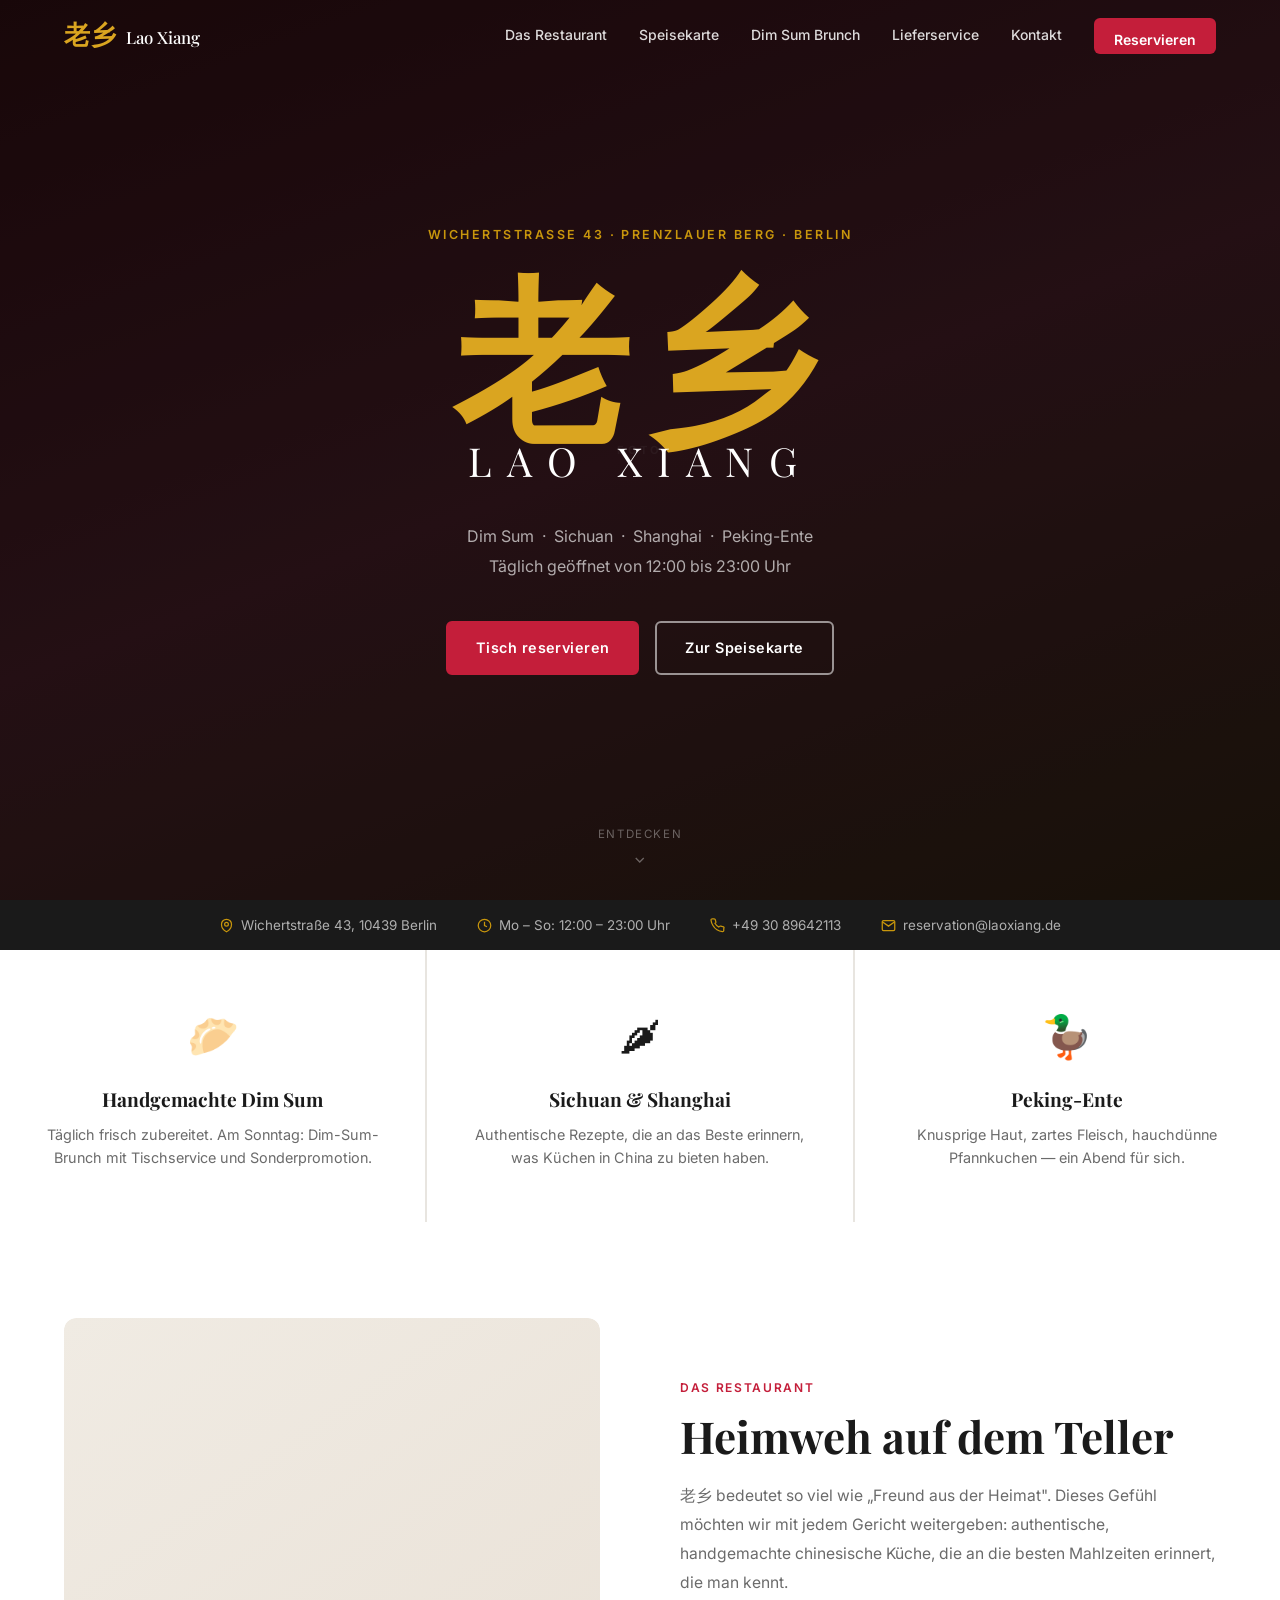
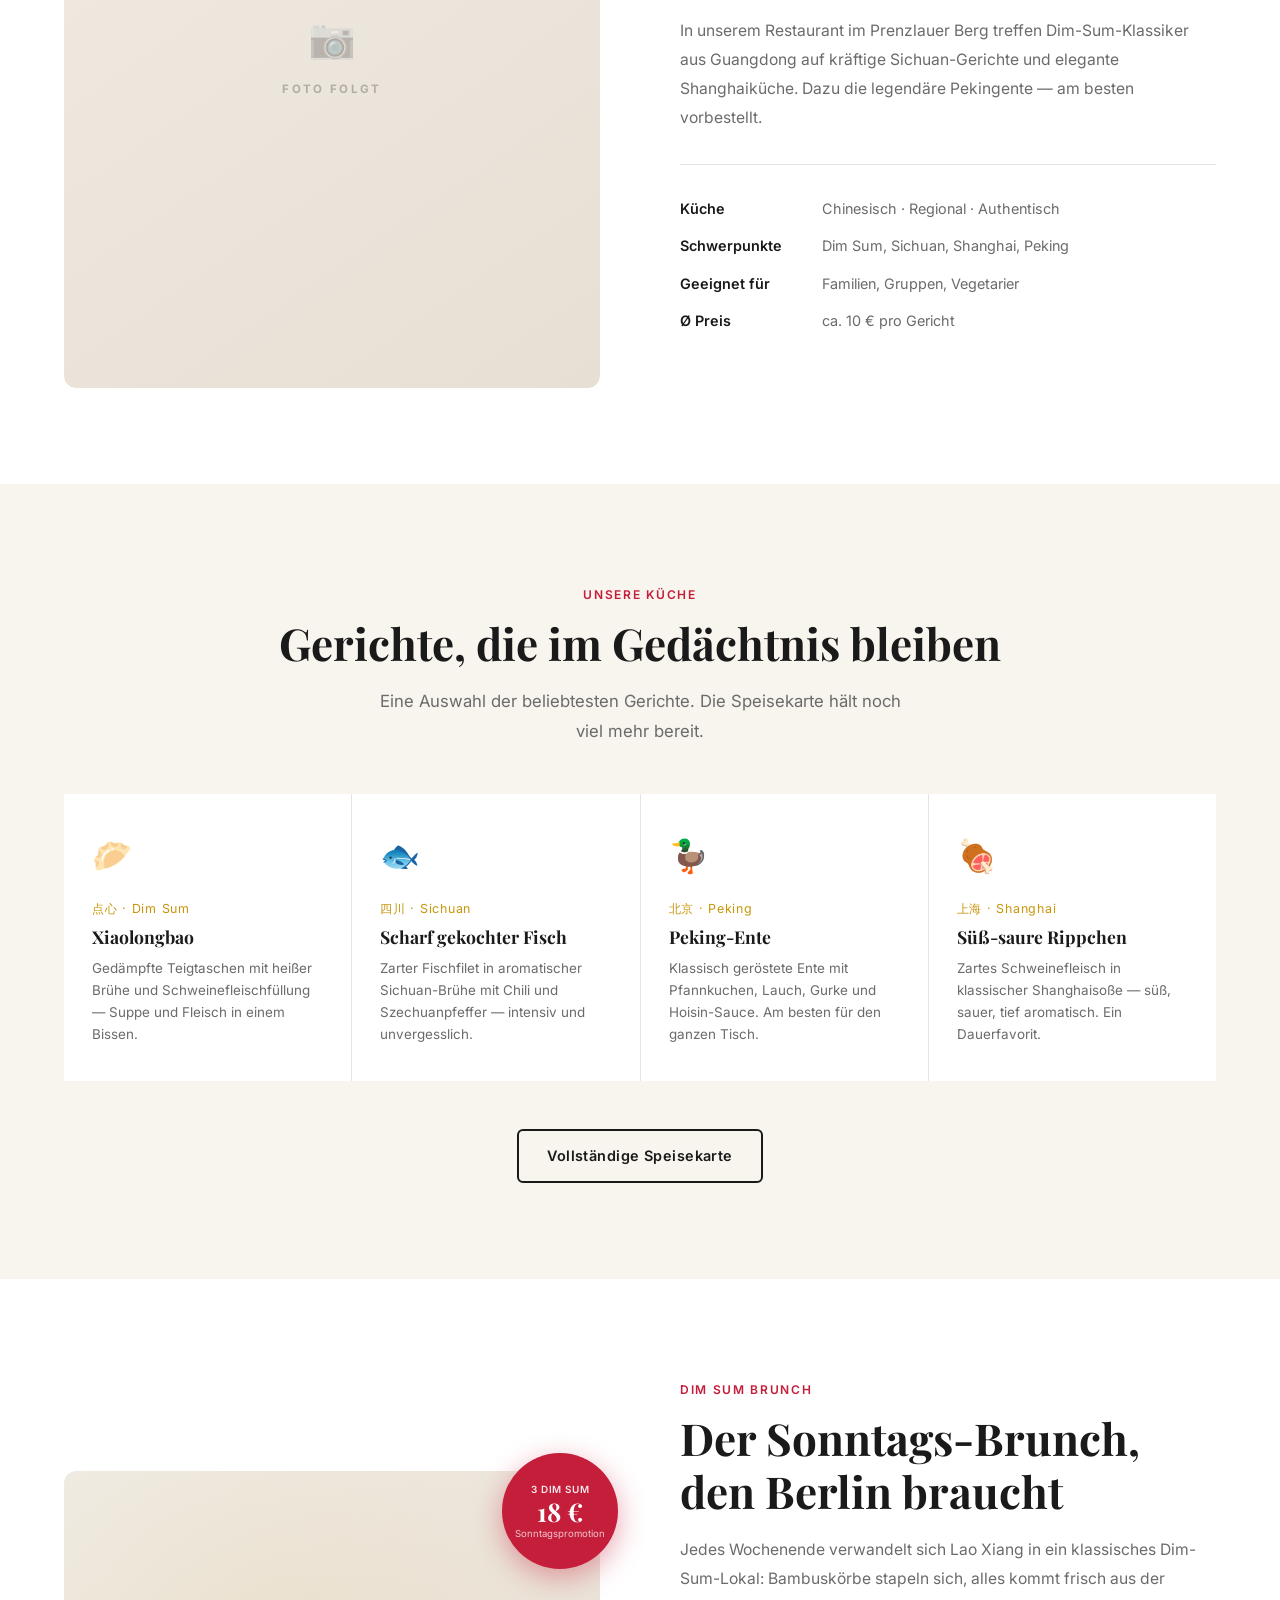
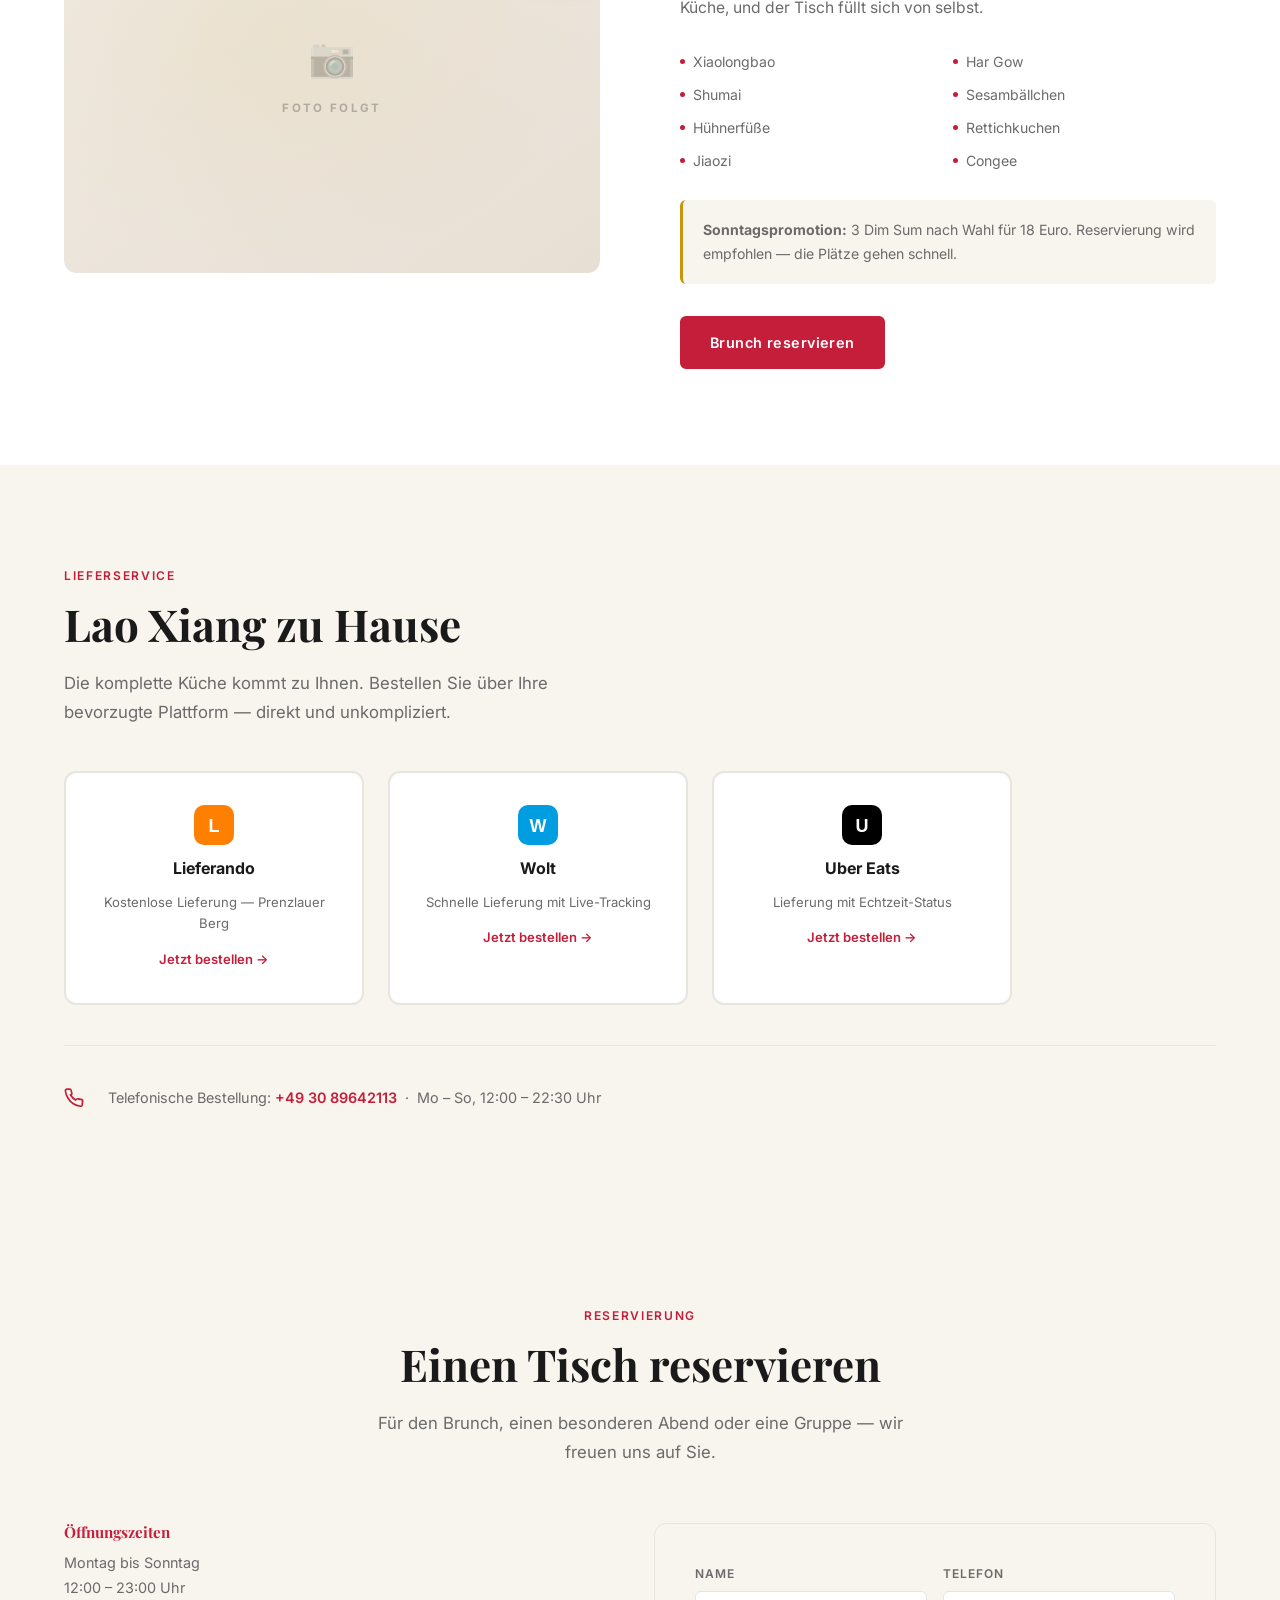
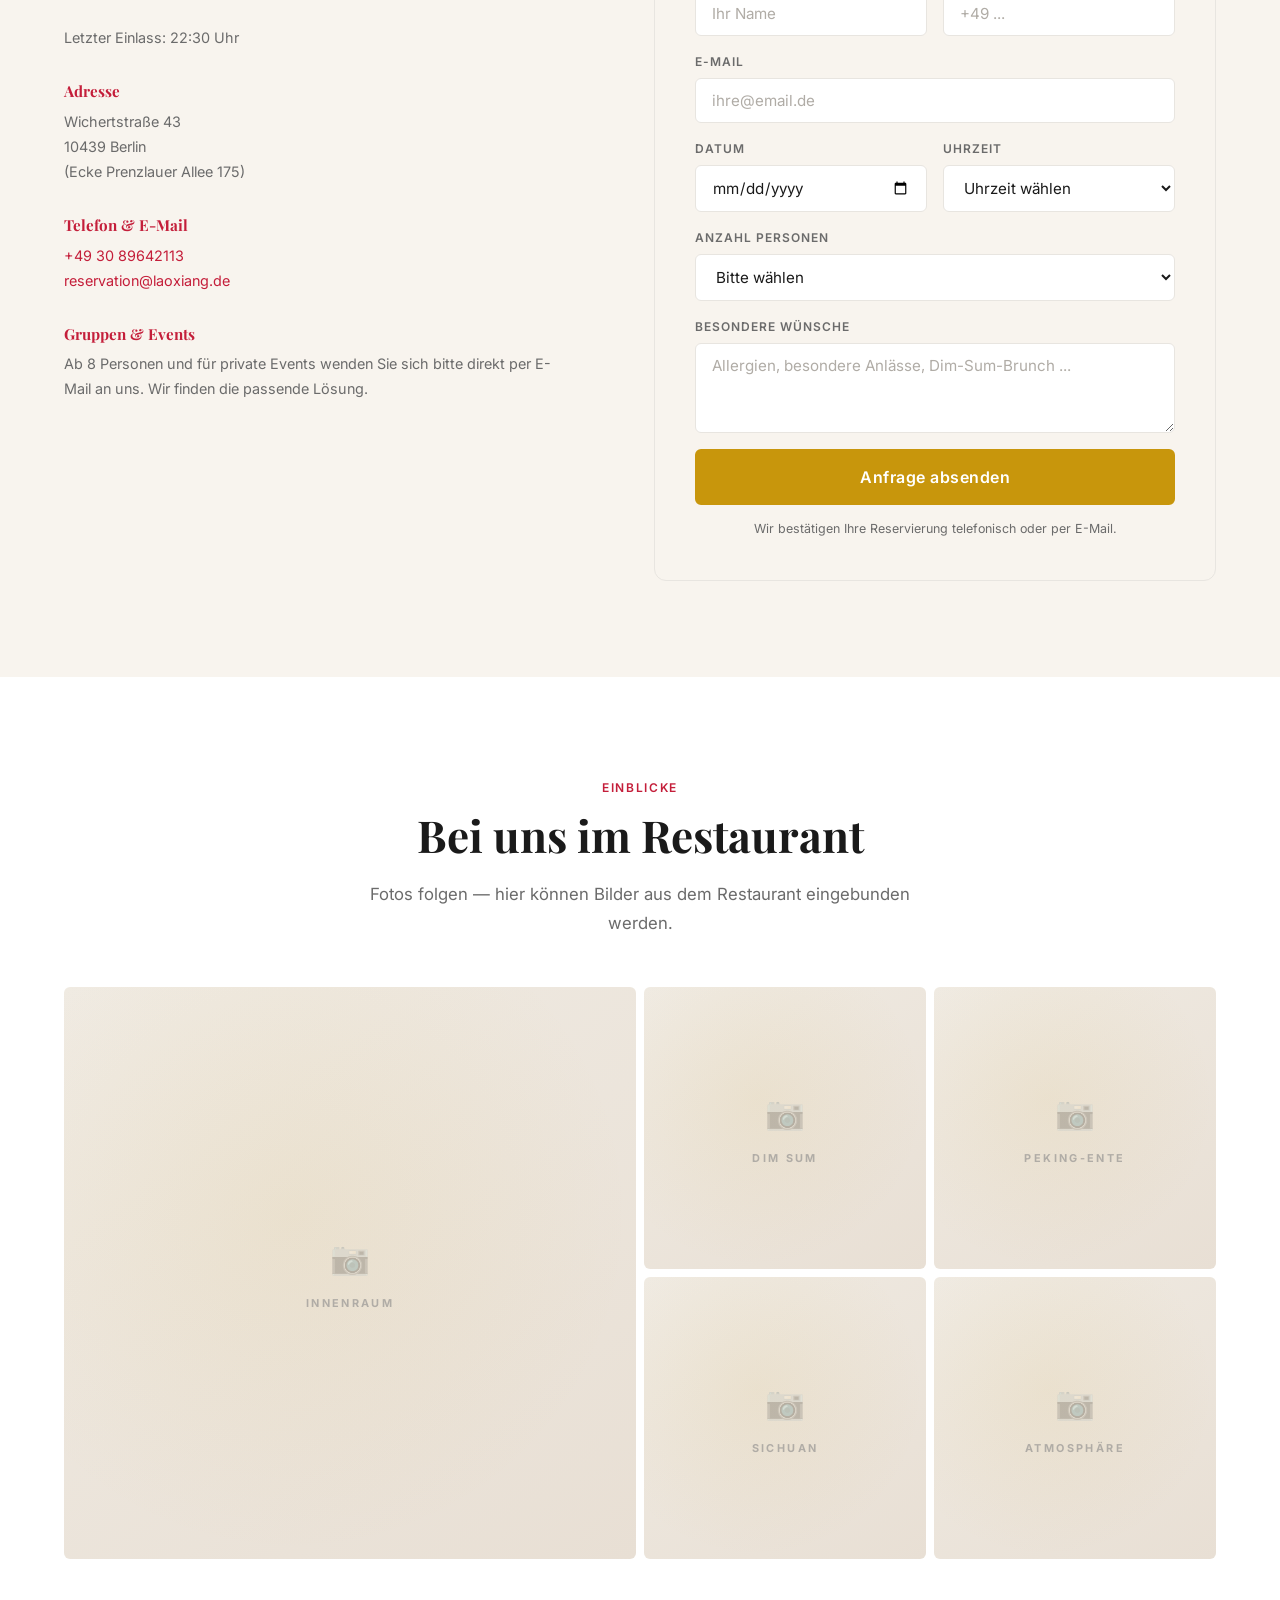
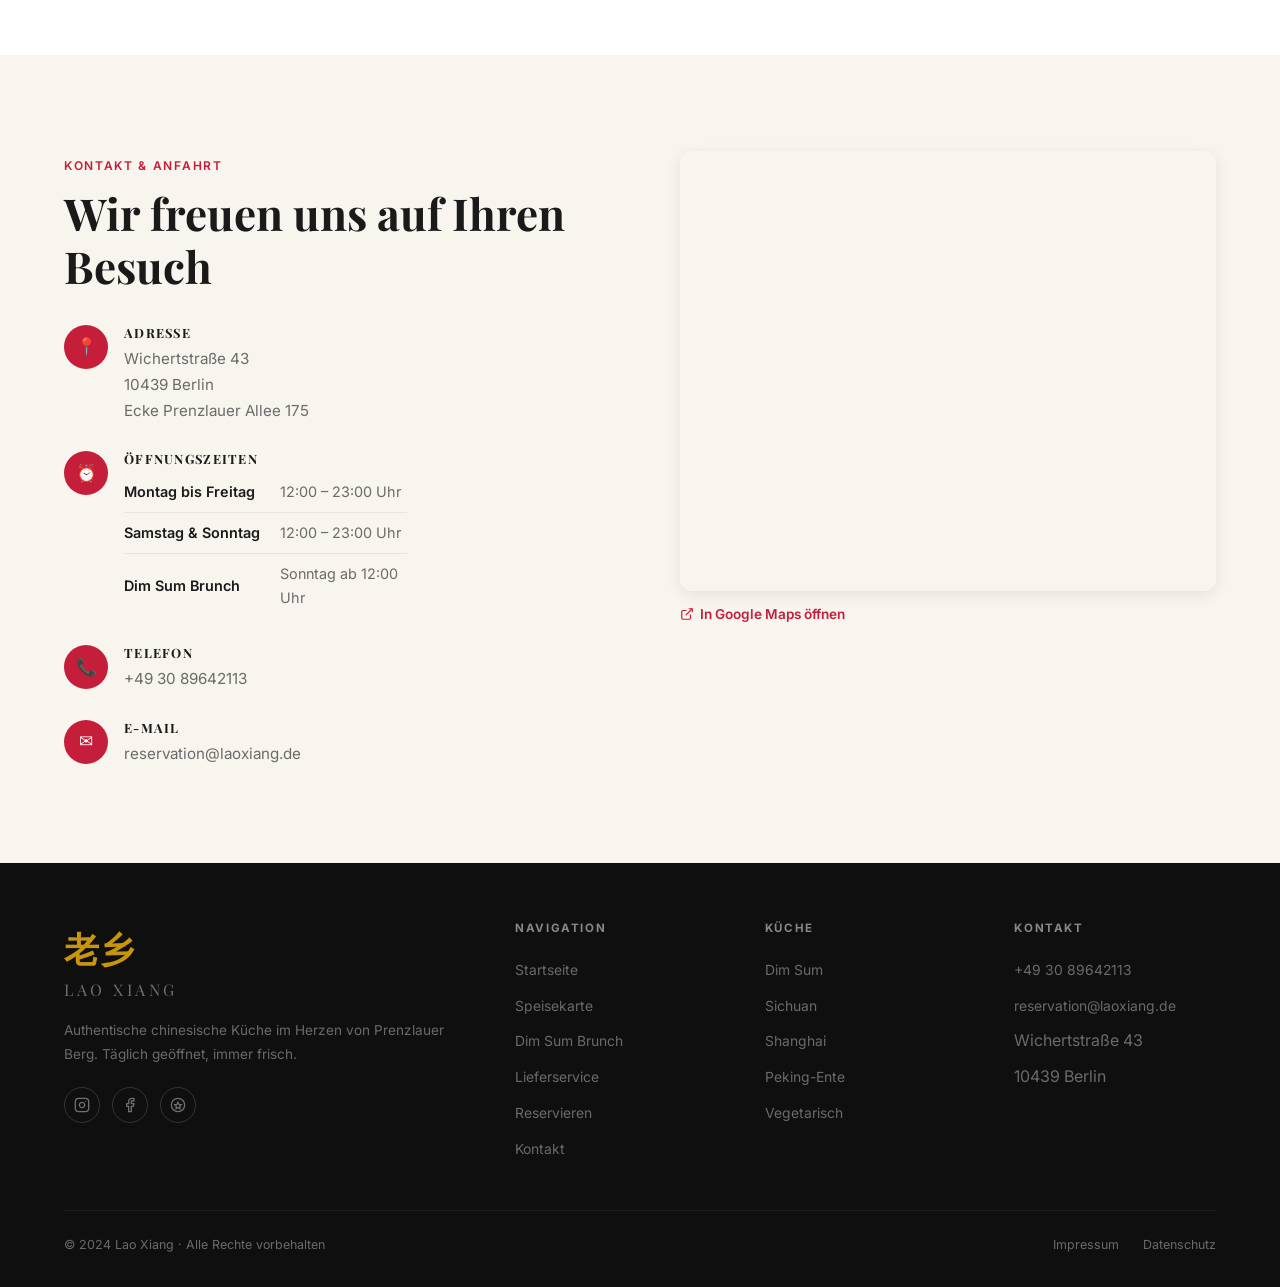
==== commit aede6444: "Lighter design, photo placeholders, remove prices, add socials & maps - All content sections now use" ====
--- a/index.html
+++ b/index.html
@@ -35,7 +35,10 @@
 
   <!-- HERO -->
   <section class="hero">
-    <div class="hero-bg"></div>
+    <div class="hero-bg">
+      <div class="hero-photo-ph"></div>
+      <div class="hero-overlay"></div>
+    </div>
     <div class="hero-content">
       <p class="hero-kicker">Wichertstraße 43 &middot; Prenzlauer Berg &middot; Berlin</p>
       <h1>
@@ -104,7 +107,12 @@
   <section class="section about" id="about">
     <div class="container">
       <div class="about-grid">
-        <div class="about-img" aria-hidden="true">老乡</div>
+        <div class="about-img">
+          <div class="img-ph" style="aspect-ratio:4/5;">
+            <span class="img-ph-icon">📷</span>
+            <span class="img-ph-label">Foto folgt</span>
+          </div>
+        </div>
         <div>
           <div class="fade-up">
             <p class="tag">Das Restaurant</p>
@@ -153,32 +161,28 @@
           <div class="hl-region">点心 &middot; Dim Sum</div>
           <h3 class="hl-name">Xiaolongbao</h3>
           <p class="hl-desc">Gedämpfte Teigtaschen mit heißer Brühe und Schweinefleischfüllung &mdash; Suppe und Fleisch in einem Bissen.</p>
-          <div class="hl-price">ab 7,50 €</div>
         </div>
         <div class="hl-card fade-up">
           <span class="hl-icon">🐟</span>
           <div class="hl-region">四川 &middot; Sichuan</div>
           <h3 class="hl-name">Scharf gekochter Fisch</h3>
           <p class="hl-desc">Zarter Fischfilet in aromatischer Sichuan-Brühe mit Chili und Szechuanpfeffer &mdash; intensiv und unvergesslich.</p>
-          <div class="hl-price">ab 16,90 €</div>
         </div>
         <div class="hl-card fade-up">
           <span class="hl-icon">🦆</span>
           <div class="hl-region">北京 &middot; Peking</div>
           <h3 class="hl-name">Peking-Ente</h3>
           <p class="hl-desc">Klassisch geröstete Ente mit Pfannkuchen, Lauch, Gurke und Hoisin-Sauce. Am besten für den ganzen Tisch.</p>
-          <div class="hl-price">ab 28,00 €</div>
         </div>
         <div class="hl-card fade-up">
           <span class="hl-icon">🍖</span>
           <div class="hl-region">上海 &middot; Shanghai</div>
           <h3 class="hl-name">Süß-saure Rippchen</h3>
           <p class="hl-desc">Zartes Schweinefleisch in klassischer Shanghaisoße — süß, sauer, tief aromatisch. Ein Dauerfavorit.</p>
-          <div class="hl-price">ab 14,90 €</div>
         </div>
       </div>
       <div class="hl-cta">
-        <a href="speisekarte.html" class="btn btn-ghost">Vollständige Speisekarte</a>
+        <a href="speisekarte.html" class="btn btn-outline">Vollständige Speisekarte</a>
       </div>
     </div>
   </section>
@@ -188,7 +192,12 @@
     <div class="container">
       <div class="dimsum-grid">
         <div class="dimsum-visual fade-up">
-          <div class="dimsum-img">🥟</div>
+          <div class="dimsum-img">
+            <div class="img-ph ph" style="width:100%;height:100%;">
+              <span class="img-ph-icon">📷</span>
+              <span class="img-ph-label">Foto folgt</span>
+            </div>
+          </div>
           <div class="dimsum-badge">
             <span class="badge-top">3 Dim Sum</span>
             <span class="badge-price">18 €</span>
@@ -223,38 +232,51 @@
   </section>
 
   <!-- DELIVERY -->
-  <section class="section" id="bestellen">
+  <section class="section delivery" id="bestellen">
     <div class="container">
       <div class="fade-up">
         <p class="tag">Lieferservice</p>
         <h2 class="section-title">Lao Xiang zu Hause</h2>
-        <p class="section-sub">Alle Gerichte aus unserer Küche kommen auch zu Ihnen. Wählen Sie Ihre bevorzugte Plattform.</p>
+        <p class="section-sub">Die komplette Küche kommt zu Ihnen. Bestellen Sie über Ihre bevorzugte Plattform &mdash; direkt und unkompliziert.</p>
       </div>
       <div class="delivery-row">
         <a href="https://www.lieferando.de/speisekarte/lao-xiang" target="_blank" rel="noopener noreferrer" class="del-card fade-up">
-          <div class="del-logo">🍕</div>
+          <svg width="40" height="40" viewBox="0 0 40 40" fill="none" xmlns="http://www.w3.org/2000/svg">
+            <rect width="40" height="40" rx="10" fill="#FF8000"/>
+            <text x="50%" y="56%" dominant-baseline="middle" text-anchor="middle" fill="white" font-size="18" font-weight="700" font-family="Arial">L</text>
+          </svg>
           <div class="del-name">Lieferando</div>
-          <div class="del-info">Schnelle Lieferung in Prenzlauer Berg</div>
-          <div class="del-link">Jetzt bestellen →</div>
+          <div class="del-info">Kostenlose Lieferung &mdash; Prenzlauer Berg</div>
+          <div class="del-link">Jetzt bestellen &rarr;</div>
         </a>
         <a href="https://wolt.com/en/deu/berlin/restaurant/lao-xiang" target="_blank" rel="noopener noreferrer" class="del-card fade-up">
-          <div class="del-logo">🛵</div>
+          <svg width="40" height="40" viewBox="0 0 40 40" fill="none" xmlns="http://www.w3.org/2000/svg">
+            <rect width="40" height="40" rx="10" fill="#009DE0"/>
+            <text x="50%" y="56%" dominant-baseline="middle" text-anchor="middle" fill="white" font-size="18" font-weight="700" font-family="Arial">W</text>
+          </svg>
           <div class="del-name">Wolt</div>
-          <div class="del-info">Echtzeit-Tracking für Ihre Bestellung</div>
-          <div class="del-link">Jetzt bestellen →</div>
+          <div class="del-info">Schnelle Lieferung mit Live-Tracking</div>
+          <div class="del-link">Jetzt bestellen &rarr;</div>
         </a>
         <a href="https://www.ubereats.com/de/store/lao-xiang/sE3HtkgDU8aHk-X_zI1k1Q" target="_blank" rel="noopener noreferrer" class="del-card fade-up">
-          <div class="del-logo">🚗</div>
+          <svg width="40" height="40" viewBox="0 0 40 40" fill="none" xmlns="http://www.w3.org/2000/svg">
+            <rect width="40" height="40" rx="10" fill="#000000"/>
+            <text x="50%" y="56%" dominant-baseline="middle" text-anchor="middle" fill="white" font-size="18" font-weight="700" font-family="Arial">U</text>
+          </svg>
           <div class="del-name">Uber Eats</div>
-          <div class="del-info">Lieferung mit Live-Status</div>
-          <div class="del-link">Jetzt bestellen →</div>
+          <div class="del-info">Lieferung mit Echtzeit-Status</div>
+          <div class="del-link">Jetzt bestellen &rarr;</div>
         </a>
       </div>
+      <div class="delivery-alt fade-up">
+        <svg width="20" height="20" viewBox="0 0 24 24" fill="none" stroke="var(--red)" stroke-width="2"><path d="M22 16.92v3a2 2 0 0 1-2.18 2 19.79 19.79 0 0 1-8.63-3.07A19.5 19.5 0 0 1 4.69 12a19.79 19.79 0 0 1-3.07-8.67A2 2 0 0 1 3.6 1.27h3a2 2 0 0 1 2 1.72 12.84 12.84 0 0 0 .7 2.81 2 2 0 0 1-.45 2.11L7.91 8.37a16 16 0 0 0 6 6l1.27-.9a2 2 0 0 1 2.11-.45 12.84 12.84 0 0 0 2.81.7A2 2 0 0 1 22 16.92z"/></svg>
+        <p>Telefonische Bestellung: <a href="tel:+493089642113">+49 30 89642113</a> &nbsp;&middot;&nbsp; Mo &ndash; So, 12:00 &ndash; 22:30 Uhr</p>
+      </div>
     </div>
   </section>
 
   <!-- RESERVATION -->
-  <section class="section reservation" id="reservierung">
+  <section class="section reservation" id="reservierung" style="background:var(--cream);">
     <div class="container">
       <div class="center fade-up">
         <p class="tag">Reservierung</p>
@@ -352,13 +374,39 @@
       <div class="center fade-up">
         <p class="tag">Einblicke</p>
         <h2 class="section-title">Bei uns im Restaurant</h2>
+        <p class="section-sub">Fotos folgen &mdash; hier können Bilder aus dem Restaurant eingebunden werden.</p>
       </div>
       <div class="gallery-grid">
-        <div class="gal-item"><div class="gal-inner">🏮</div></div>
-        <div class="gal-item"><div class="gal-inner">🥟</div></div>
-        <div class="gal-item"><div class="gal-inner">🦆</div></div>
-        <div class="gal-item"><div class="gal-inner">🍜</div></div>
-        <div class="gal-item"><div class="gal-inner">🌶</div></div>
+        <div class="gal-item">
+          <div class="gal-inner ph" style="height:100%;min-height:320px;">
+            <span class="ph-icon">📷</span>
+            <span class="ph-label">Innenraum</span>
+          </div>
+        </div>
+        <div class="gal-item">
+          <div class="gal-inner ph" style="aspect-ratio:1;">
+            <span class="ph-icon">📷</span>
+            <span class="ph-label">Dim Sum</span>
+          </div>
+        </div>
+        <div class="gal-item">
+          <div class="gal-inner ph" style="aspect-ratio:1;">
+            <span class="ph-icon">📷</span>
+            <span class="ph-label">Peking-Ente</span>
+          </div>
+        </div>
+        <div class="gal-item">
+          <div class="gal-inner ph" style="aspect-ratio:1;">
+            <span class="ph-icon">📷</span>
+            <span class="ph-label">Sichuan</span>
+          </div>
+        </div>
+        <div class="gal-item">
+          <div class="gal-inner ph" style="aspect-ratio:1;">
+            <span class="ph-icon">📷</span>
+            <span class="ph-label">Atmosphäre</span>
+          </div>
+        </div>
       </div>
     </div>
   </section>
@@ -408,12 +456,18 @@
         <div class="fade-up">
           <div class="map-wrap">
             <iframe
-              src="https://www.openstreetmap.org/export/embed.html?bbox=13.402%2C52.529%2C13.442%2C52.549&layer=mapnik&marker=52.539%2C13.422"
+              src="https://maps.google.com/maps?q=Wichertstra%C3%9Fe+43,+10439+Berlin&t=&z=16&ie=UTF8&iwloc=&output=embed"
               title="Lao Xiang auf der Karte"
               loading="lazy"
+              referrerpolicy="no-referrer-when-downgrade"
               allowfullscreen>
             </iframe>
           </div>
+          <a href="https://maps.google.com/?q=Wichertstraße+43,+10439+Berlin" target="_blank" rel="noopener noreferrer"
+             style="display:inline-flex;align-items:center;gap:6px;margin-top:12px;font-size:.85rem;font-weight:600;color:var(--red);">
+            <svg width="14" height="14" viewBox="0 0 24 24" fill="none" stroke="currentColor" stroke-width="2"><path d="M18 13v6a2 2 0 0 1-2 2H5a2 2 0 0 1-2-2V8a2 2 0 0 1 2-2h6"/><polyline points="15 3 21 3 21 9"/><line x1="10" y1="14" x2="21" y2="3"/></svg>
+            In Google Maps öffnen
+          </a>
         </div>
       </div>
     </div>
@@ -427,6 +481,17 @@
           <div class="ft-brand-cn">老乡</div>
           <div class="ft-brand-en">Lao Xiang</div>
           <p class="ft-tagline">Authentische chinesische Küche im Herzen von Prenzlauer Berg. Täglich geöffnet, immer frisch.</p>
+          <div class="social-links">
+            <a href="#" class="social-link" aria-label="Instagram" title="Instagram">
+              <svg width="16" height="16" viewBox="0 0 24 24" fill="none" stroke="currentColor" stroke-width="2" stroke-linecap="round" stroke-linejoin="round"><rect x="2" y="2" width="20" height="20" rx="5" ry="5"/><path d="M16 11.37A4 4 0 1 1 12.63 8 4 4 0 0 1 16 11.37z"/><line x1="17.5" y1="6.5" x2="17.51" y2="6.5"/></svg>
+            </a>
+            <a href="#" class="social-link" aria-label="Facebook" title="Facebook">
+              <svg width="16" height="16" viewBox="0 0 24 24" fill="none" stroke="currentColor" stroke-width="2" stroke-linecap="round" stroke-linejoin="round"><path d="M18 2h-3a5 5 0 0 0-5 5v3H7v4h3v8h4v-8h3l1-4h-4V7a1 1 0 0 1 1-1h3z"/></svg>
+            </a>
+            <a href="https://www.tripadvisor.com/Restaurant_Review-g187323-d8022618-Reviews-Lao_Xiang-Berlin.html" target="_blank" rel="noopener noreferrer" class="social-link" aria-label="TripAdvisor" title="TripAdvisor">
+              <svg width="16" height="16" viewBox="0 0 24 24" fill="none" stroke="currentColor" stroke-width="2"><circle cx="12" cy="12" r="10"/><path d="M12 8l1.5 3 3.5.5-2.5 2.5.5 3.5L12 16l-3 1.5.5-3.5L7 11.5l3.5-.5z"/></svg>
+            </a>
+          </div>
         </div>
         <div class="footer-col">
           <h5>Navigation</h5>
--- a/css/style.css
+++ b/css/style.css
@@ -13,6 +13,7 @@
   --charcoal-2: #2d2d2d;
   --white:      #ffffff;
   --warm:       #fafaf8;
+  --cream:      #f8f4ee;
   --gray-l:     #f5f3ef;
   --gray-m:     #e8e5e0;
   --gray-d:     #b0aca6;
@@ -137,6 +138,16 @@
   color: #fff;
 }
 
+.btn-outline-red {
+  background: transparent;
+  color: var(--red);
+  border-color: var(--red);
+}
+.btn-outline-red:hover {
+  background: var(--red);
+  color: #fff;
+}
+
 .btn-gold {
   background: var(--gold);
   color: #fff;
@@ -174,7 +185,6 @@
   justify-content: space-between;
 }
 
-/* Logo */
 .nav-logo {
   display: flex;
   align-items: baseline;
@@ -202,7 +212,6 @@
 .nav.transparent .logo-en { color: #fff; }
 .nav.transparent .logo-cn { color: var(--gold-light); }
 
-/* Links */
 .nav-links {
   display: flex;
   align-items: center;
@@ -245,7 +254,6 @@
 .nav-cta::after { display: none !important; }
 .nav-cta:hover { background: var(--red-dark) !important; color: #fff !important; }
 
-/* Burger */
 .nav-burger {
   display: none;
   flex-direction: column;
@@ -293,18 +301,35 @@
   background: linear-gradient(160deg, #1a080d 0%, #2d1218 45%, #1c1a10 100%);
 }
 
+/* Photo placeholder — replace background-image with actual photo */
+.hero-photo-ph {
+  position: absolute;
+  inset: 0;
+  background: linear-gradient(160deg, #2a0c10 0%, #3d1a22 50%, #291e10 100%);
+  display: flex;
+  align-items: center;
+  justify-content: center;
+}
+
+.hero-photo-ph::after {
+  content: 'FOTO';
+  font-size: .7rem;
+  font-weight: 700;
+  letter-spacing: .3em;
+  color: rgba(255,255,255,.08);
+}
+
+.hero-overlay {
+  position: absolute;
+  inset: 0;
+  background: rgba(0,0,0,.42);
+}
+
 .hero-bg::before {
   content: '';
   position: absolute;
   inset: 0;
-  background-image: url("data:image/svg+xml,%3Csvg xmlns='http://www.w3.org/2000/svg' width='80' height='80' viewBox='0 0 80 80'%3E%3Cg fill='none' stroke='rgba(200,150,12,0.05)' stroke-width='1'%3E%3Crect x='10' y='10' width='60' height='60'/%3E%3Crect x='25' y='25' width='30' height='30'/%3E%3Cline x1='10' y1='40' x2='25' y2='40'/%3E%3Cline x1='55' y1='40' x2='70' y2='40'/%3E%3Cline x1='40' y1='10' x2='40' y2='25'/%3E%3Cline x1='40' y1='55' x2='40' y2='70'/%3E%3C/g%3E%3C/svg%3E");
-}
-
-.hero-bg::after {
-  content: '';
-  position: absolute;
-  inset: 0;
-  background: radial-gradient(ellipse at 50% 60%, rgba(196,30,58,.12) 0%, transparent 70%);
+  background-image: url("data:image/svg+xml,%3Csvg xmlns='http://www.w3.org/2000/svg' width='80' height='80' viewBox='0 0 80 80'%3E%3Cg fill='none' stroke='rgba(200,150,12,0.04)' stroke-width='1'%3E%3Crect x='10' y='10' width='60' height='60'/%3E%3Crect x='25' y='25' width='30' height='30'/%3E%3Cline x1='10' y1='40' x2='25' y2='40'/%3E%3Cline x1='55' y1='40' x2='70' y2='40'/%3E%3Cline x1='40' y1='10' x2='40' y2='25'/%3E%3Cline x1='40' y1='55' x2='40' y2='70'/%3E%3C/g%3E%3C/svg%3E");
 }
 
 .hero-content {
@@ -347,7 +372,7 @@
 
 .hero-sub {
   font-size: 1rem;
-  color: rgba(255,255,255,.6);
+  color: rgba(255,255,255,.65);
   margin-bottom: 2.5rem;
   line-height: 1.9;
 }
@@ -451,25 +476,35 @@
 
 .about-img {
   aspect-ratio: 4/5;
-  background: linear-gradient(145deg, #1a080d, #3a1520, #2a1f10);
   border-radius: var(--r-lg);
-  display: flex;
-  align-items: center;
-  justify-content: center;
-  font-family: var(--font-d);
-  font-size: 7rem;
-  font-weight: 700;
-  color: rgba(200,150,12,.2);
-  letter-spacing: .1em;
   overflow: hidden;
   position: relative;
 }
 
-.about-img::after {
-  content: '';
-  position: absolute;
-  inset: 0;
-  background: radial-gradient(ellipse at 30% 40%, rgba(196,30,58,.15), transparent 60%);
+.img-ph {
+  width: 100%;
+  height: 100%;
+  min-height: 260px;
+  background: linear-gradient(145deg, #f0ebe3, #e8dfd4);
+  display: flex;
+  flex-direction: column;
+  align-items: center;
+  justify-content: center;
+  gap: 10px;
+  border-radius: var(--r-lg);
+}
+
+.img-ph-icon {
+  font-size: 2.4rem;
+  opacity: .25;
+}
+
+.img-ph-label {
+  font-size: .72rem;
+  font-weight: 700;
+  letter-spacing: .2em;
+  text-transform: uppercase;
+  color: var(--gray-d);
 }
 
 .about-body { font-size: .98rem; color: var(--text-muted); line-height: 1.85; margin-bottom: 1.2rem; }
@@ -499,45 +534,42 @@
 .about-val { color: var(--text-muted); }
 
 /* ============================================
-   HIGHLIGHTS (dark)
-   ============================================ */
-.highlights {
-  background: var(--charcoal);
-  color: #fff;
-}
-
-.highlights .section-title { color: #fff; }
-.highlights .section-sub { color: rgba(255,255,255,.55); }
-.highlights .tag { color: var(--gold); }
+   HIGHLIGHTS (now light)
+   ============================================ */
+.highlights { background: var(--cream); }
 
 .hl-grid {
   display: grid;
   grid-template-columns: repeat(4, 1fr);
   gap: 1px;
-  background: rgba(255,255,255,.07);
+  background: var(--gray-m);
   margin-top: 3rem;
 }
 
 .hl-card {
-  background: var(--charcoal);
+  background: #fff;
   padding: 36px 28px;
-  transition: background var(--tr);
-}
-
-.hl-card:hover { background: var(--charcoal-2); }
+  transition: background var(--tr), color var(--tr);
+}
+
+.hl-card:hover { background: var(--red); color: #fff; }
 
 .hl-icon { font-size: 2rem; margin-bottom: 1rem; display: block; }
 .hl-region { font-size: .78rem; color: var(--gold); margin-bottom: .4rem; letter-spacing: .06em; }
-.hl-name { font-family: var(--font-d); font-size: 1.1rem; color: #fff; margin-bottom: .6rem; }
-.hl-desc { font-size: .84rem; color: rgba(255,255,255,.45); line-height: 1.65; }
-.hl-price { margin-top: 1rem; font-weight: 700; color: var(--gold-light); font-size: .95rem; }
+.hl-card:hover .hl-region { color: rgba(255,255,255,.7); }
+.hl-name { font-family: var(--font-d); font-size: 1.1rem; color: var(--charcoal); margin-bottom: .6rem; }
+.hl-card:hover .hl-name { color: #fff; }
+.hl-desc { font-size: .84rem; color: var(--text-muted); line-height: 1.65; }
+.hl-card:hover .hl-desc { color: rgba(255,255,255,.78); }
+.hl-price { margin-top: 1rem; font-weight: 700; color: var(--red); font-size: .95rem; }
+.hl-card:hover .hl-price { color: rgba(255,255,255,.88); }
 
 .hl-cta { text-align: center; margin-top: 3rem; }
 
 /* ============================================
    DIM SUM
    ============================================ */
-.dimsum { background: var(--gray-l); }
+.dimsum { background: var(--white); }
 
 .dimsum-grid {
   display: grid;
@@ -550,12 +582,8 @@
 
 .dimsum-img {
   aspect-ratio: 4/3;
-  background: linear-gradient(145deg, #1a080d, #3a1520);
   border-radius: var(--r-lg);
-  display: flex;
-  align-items: center;
-  justify-content: center;
-  font-size: 5rem;
+  overflow: hidden;
 }
 
 .dimsum-badge {
@@ -606,7 +634,7 @@
 }
 
 .ds-note {
-  background: #fff;
+  background: var(--cream);
   border-left: 3px solid var(--gold);
   border-radius: var(--r);
   padding: 18px 20px;
@@ -617,8 +645,10 @@
 }
 
 /* ============================================
-   DELIVERY
-   ============================================ */
+   DELIVERY (light, prominent)
+   ============================================ */
+.delivery { background: var(--cream); }
+
 .delivery-row {
   display: flex;
   gap: 1.5rem;
@@ -633,6 +663,7 @@
   border: 2px solid var(--gray-m);
   border-radius: var(--r-lg);
   padding: 32px 24px;
+  background: #fff;
   text-align: center;
   display: flex;
   flex-direction: column;
@@ -652,17 +683,32 @@
 .del-info { font-size: .82rem; color: var(--text-muted); }
 .del-link  { font-size: .82rem; font-weight: 600; color: var(--red); margin-top: 4px; }
 
-/* ============================================
-   RESERVATION
-   ============================================ */
-.reservation {
-  background: var(--charcoal);
-  color: #fff;
-}
-
-.reservation .section-title { color: #fff; }
-.reservation .section-sub   { color: rgba(255,255,255,.55); }
-.reservation .tag            { color: var(--gold); }
+.delivery-alt {
+  margin-top: 2.5rem;
+  padding-top: 2.5rem;
+  border-top: 1px solid var(--gray-m);
+  display: flex;
+  align-items: center;
+  gap: 1.5rem;
+  flex-wrap: wrap;
+}
+
+.delivery-alt p {
+  font-size: .9rem;
+  color: var(--text-muted);
+}
+
+.delivery-alt a {
+  font-weight: 600;
+  color: var(--red);
+}
+
+.delivery-alt a:hover { text-decoration: underline; }
+
+/* ============================================
+   RESERVATION (now light)
+   ============================================ */
+.reservation { background: var(--white); }
 
 .res-grid {
   display: grid;
@@ -677,23 +723,23 @@
 .res-info-item h4 {
   font-family: var(--font-d);
   font-size: .95rem;
-  color: var(--gold);
+  color: var(--red);
   margin-bottom: .5rem;
 }
 
 .res-info-item p {
   font-size: .9rem;
-  color: rgba(255,255,255,.55);
+  color: var(--text-muted);
   line-height: 1.75;
 }
 
-.res-info-item a { color: rgba(255,255,255,.7); }
-.res-info-item a:hover { color: var(--gold); }
+.res-info-item a { color: var(--red); }
+.res-info-item a:hover { text-decoration: underline; }
 
 /* Form */
 .res-form {
-  background: rgba(255,255,255,.04);
-  border: 1px solid rgba(255,255,255,.08);
+  background: var(--cream);
+  border: 1px solid var(--gray-m);
   border-radius: var(--r-lg);
   padding: 40px;
 }
@@ -716,16 +762,16 @@
   font-weight: 600;
   letter-spacing: .08em;
   text-transform: uppercase;
-  color: rgba(255,255,255,.4);
+  color: var(--text-muted);
 }
 
 .form-group input,
 .form-group select,
 .form-group textarea {
-  background: rgba(255,255,255,.06);
-  border: 1px solid rgba(255,255,255,.1);
+  background: #fff;
+  border: 1px solid var(--gray-m);
   border-radius: var(--r);
-  color: #fff;
+  color: var(--text);
   font-family: var(--font-b);
   font-size: .95rem;
   padding: 12px 16px;
@@ -735,14 +781,13 @@
 }
 
 .form-group input::placeholder,
-.form-group textarea::placeholder { color: rgba(255,255,255,.22); }
+.form-group textarea::placeholder { color: var(--gray-d); }
 
 .form-group input:focus,
 .form-group select:focus,
-.form-group textarea:focus { border-color: var(--gold); }
+.form-group textarea:focus { border-color: var(--red); box-shadow: 0 0 0 3px rgba(196,30,58,.08); }
 
 .form-group select { cursor: pointer; }
-.form-group select option { background: var(--charcoal); color: #fff; }
 .form-group textarea { resize: vertical; min-height: 90px; }
 
 .form-submit { width: 100%; justify-content: center; font-size: 1rem; padding: 16px; }
@@ -750,7 +795,7 @@
 .form-note {
   margin-top: .85rem;
   font-size: .78rem;
-  color: rgba(255,255,255,.28);
+  color: var(--text-muted);
   text-align: center;
 }
 
@@ -759,17 +804,44 @@
   padding: 48px 24px;
 }
 
-.form-success-icon {
-  font-size: 3rem;
-  color: var(--gold);
-  margin-bottom: 1rem;
-}
-
-.form-success h3 { color: #fff; margin-bottom: .5rem; }
-.form-success p  { color: rgba(255,255,255,.55); }
-
-/* ============================================
-   GALLERY (placeholder)
+.form-success-icon { font-size: 3rem; color: var(--red); margin-bottom: 1rem; }
+.form-success h3 { color: var(--charcoal); margin-bottom: .5rem; }
+.form-success p  { color: var(--text-muted); }
+
+/* ============================================
+   IMAGE PLACEHOLDERS
+   ============================================ */
+.ph {
+  background: linear-gradient(145deg, #f0ebe3, #e8dfd4);
+  display: flex;
+  flex-direction: column;
+  align-items: center;
+  justify-content: center;
+  gap: 10px;
+  position: relative;
+  overflow: hidden;
+}
+
+.ph::after {
+  content: '';
+  position: absolute;
+  inset: 0;
+  background: radial-gradient(ellipse at 40% 40%, rgba(200,150,12,.07), transparent 70%);
+}
+
+.ph-icon  { font-size: 2rem; opacity: .22; position: relative; z-index: 1; }
+.ph-label {
+  font-size: .68rem;
+  font-weight: 700;
+  letter-spacing: .22em;
+  text-transform: uppercase;
+  color: var(--gray-d);
+  position: relative;
+  z-index: 1;
+}
+
+/* ============================================
+   GALLERY
    ============================================ */
 .gallery-grid {
   display: grid;
@@ -782,7 +854,6 @@
 .gal-item {
   border-radius: var(--r);
   overflow: hidden;
-  background: var(--gray-l);
 }
 
 .gal-item:first-child {
@@ -792,26 +863,20 @@
 
 .gal-inner {
   aspect-ratio: 1;
-  background: linear-gradient(145deg, #1a080d, #3a1520);
-  display: flex;
-  align-items: center;
-  justify-content: center;
-  font-size: 3.5rem;
   transition: transform .4s ease;
 }
 
 .gal-item:first-child .gal-inner {
   aspect-ratio: unset;
   height: 100%;
-  font-size: 5rem;
-}
-
-.gal-item:hover .gal-inner { transform: scale(1.04); }
+}
+
+.gal-item:hover .gal-inner { transform: scale(1.03); }
 
 /* ============================================
    CONTACT
    ============================================ */
-.contact { background: var(--gray-l); }
+.contact { background: var(--cream); }
 
 .contact-grid {
   display: grid;
@@ -854,7 +919,6 @@
 
 .c-body a:hover { color: var(--red); }
 
-/* Hours table */
 .hours {
   width: 100%;
   border-collapse: collapse;
@@ -867,7 +931,6 @@
 .hours td { padding: 8px 0; color: var(--text-muted); }
 .hours td:first-child { font-weight: 600; color: var(--charcoal); width: 55%; }
 
-/* Map */
 .map-wrap {
   border-radius: var(--r-lg);
   overflow: hidden;
@@ -917,6 +980,30 @@
 
 .ft-tagline { font-size: .85rem; line-height: 1.75; margin-top: .75rem; }
 
+.social-links {
+  display: flex;
+  gap: .75rem;
+  margin-top: 1.25rem;
+}
+
+.social-link {
+  width: 36px;
+  height: 36px;
+  border-radius: 50%;
+  border: 1px solid rgba(255,255,255,.15);
+  display: flex;
+  align-items: center;
+  justify-content: center;
+  color: rgba(255,255,255,.4);
+  transition: all var(--tr);
+}
+
+.social-link:hover {
+  border-color: var(--gold);
+  color: var(--gold);
+  transform: translateY(-2px);
+}
+
 .footer-col h5 {
   font-size: .72rem;
   font-weight: 700;
@@ -958,7 +1045,6 @@
 .menu-hero .section-title { color: #fff; }
 .menu-hero p { color: rgba(255,255,255,.55); margin-top: .75rem; font-size: 1rem; }
 
-/* Tabs */
 .menu-tabs-wrap {
   position: sticky;
   top: var(--nav-h);
@@ -1003,7 +1089,6 @@
   border-bottom-color: var(--red);
 }
 
-/* Panels */
 .menu-panel { display: none; }
 .menu-panel.active { display: block; }
 
@@ -1040,7 +1125,6 @@
   margin-top: .5rem;
 }
 
-/* Dish grid */
 .dish-grid {
   display: grid;
   grid-template-columns: repeat(2, 1fr);
@@ -1106,14 +1190,6 @@
 .badge-veg    { background: #f0faf2; color: #2d7a3d; }
 .badge-new    { background: #f0f4ff; color: #2d4db0; }
 
-.dish-price {
-  font-weight: 700;
-  font-size: 1rem;
-  color: var(--charcoal);
-  white-space: nowrap;
-  flex-shrink: 0;
-}
-
 .dish-desc {
   font-size: .85rem;
   color: var(--text-muted);
@@ -1121,7 +1197,6 @@
   margin-top: .3rem;
 }
 
-/* Brunch promo block */
 .brunch-block {
   background: var(--charcoal);
   color: #fff;
@@ -1165,7 +1240,6 @@
   margin-top: .3rem;
 }
 
-/* Allergen note */
 .allergen-note {
   background: var(--gray-l);
   border-radius: var(--r);
@@ -1244,4 +1318,5 @@
   .brunch-block        { flex-direction: column; gap: 1.5rem; }
   .info-strip-row      { gap: 1rem; flex-direction: column; align-items: center; }
   .dimsum-badge        { display: none; }
-}
+  .delivery-alt        { flex-direction: column; gap: .75rem; }
+}
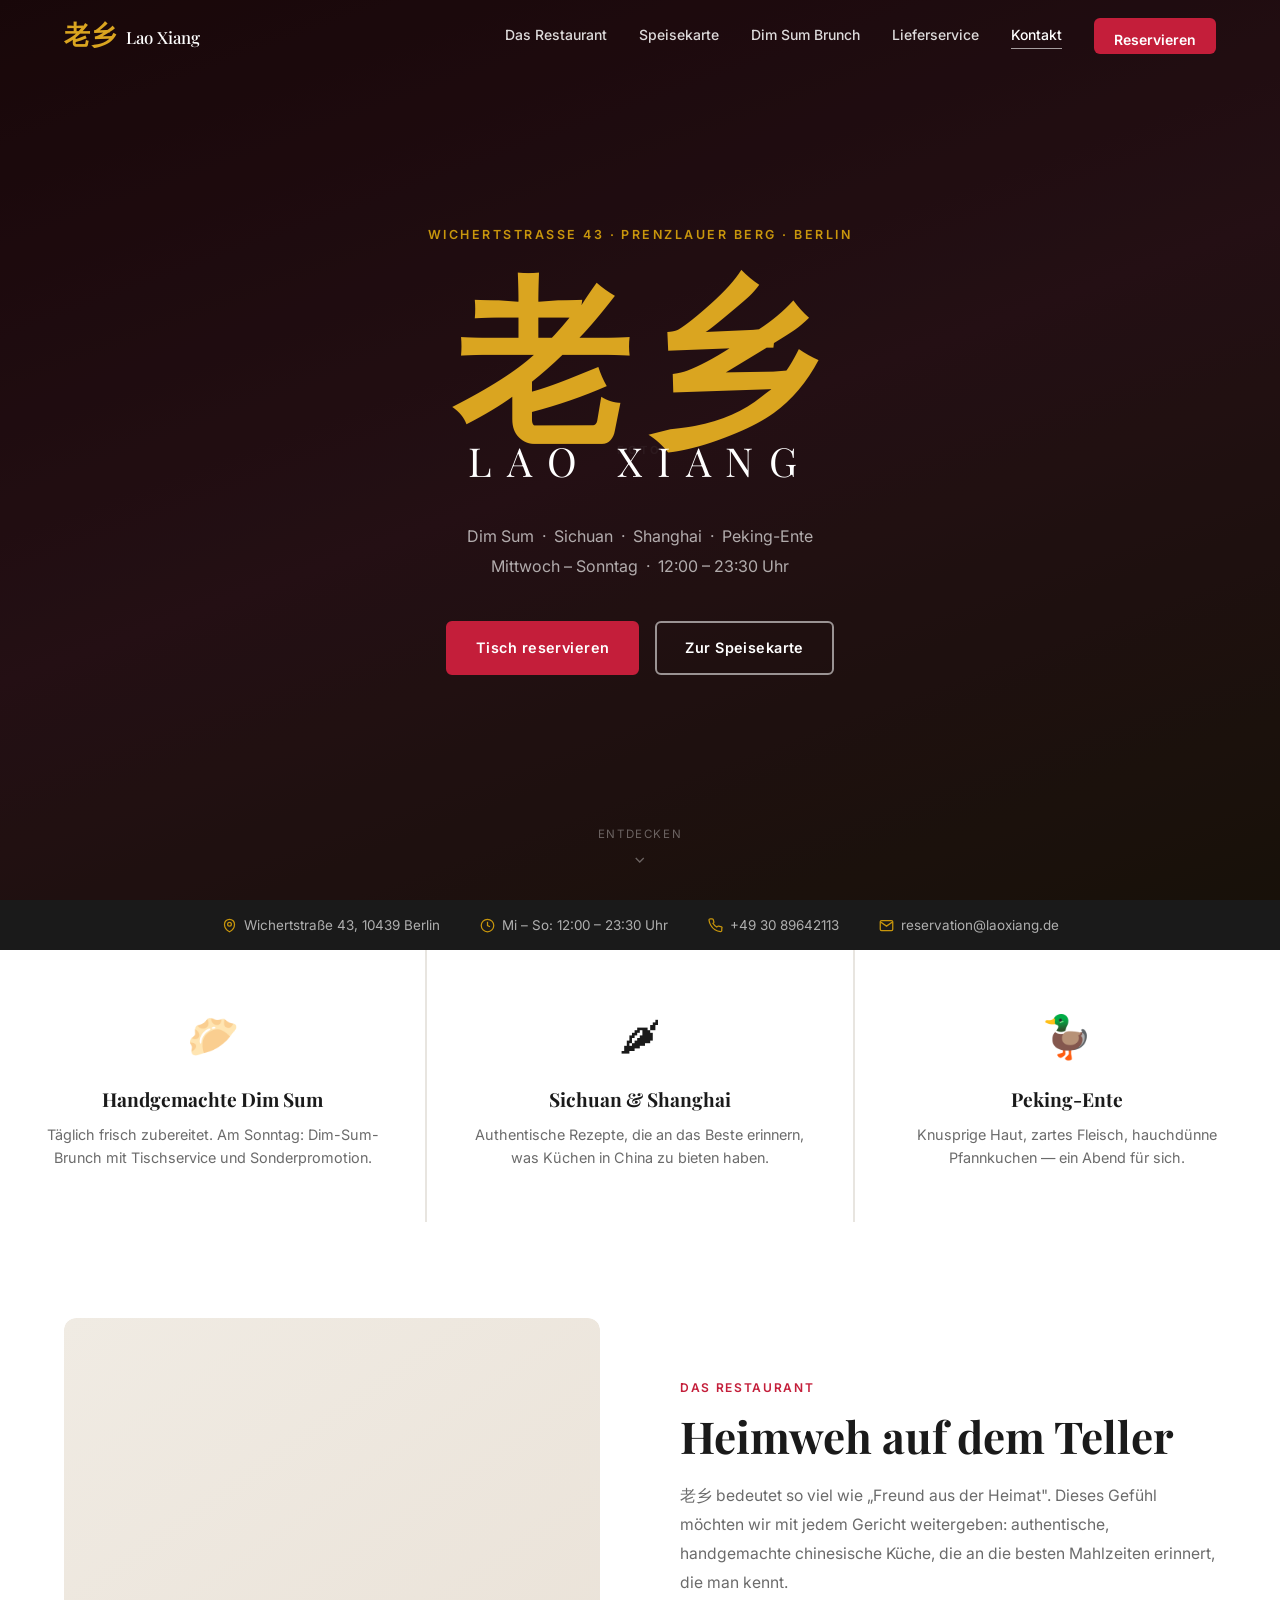
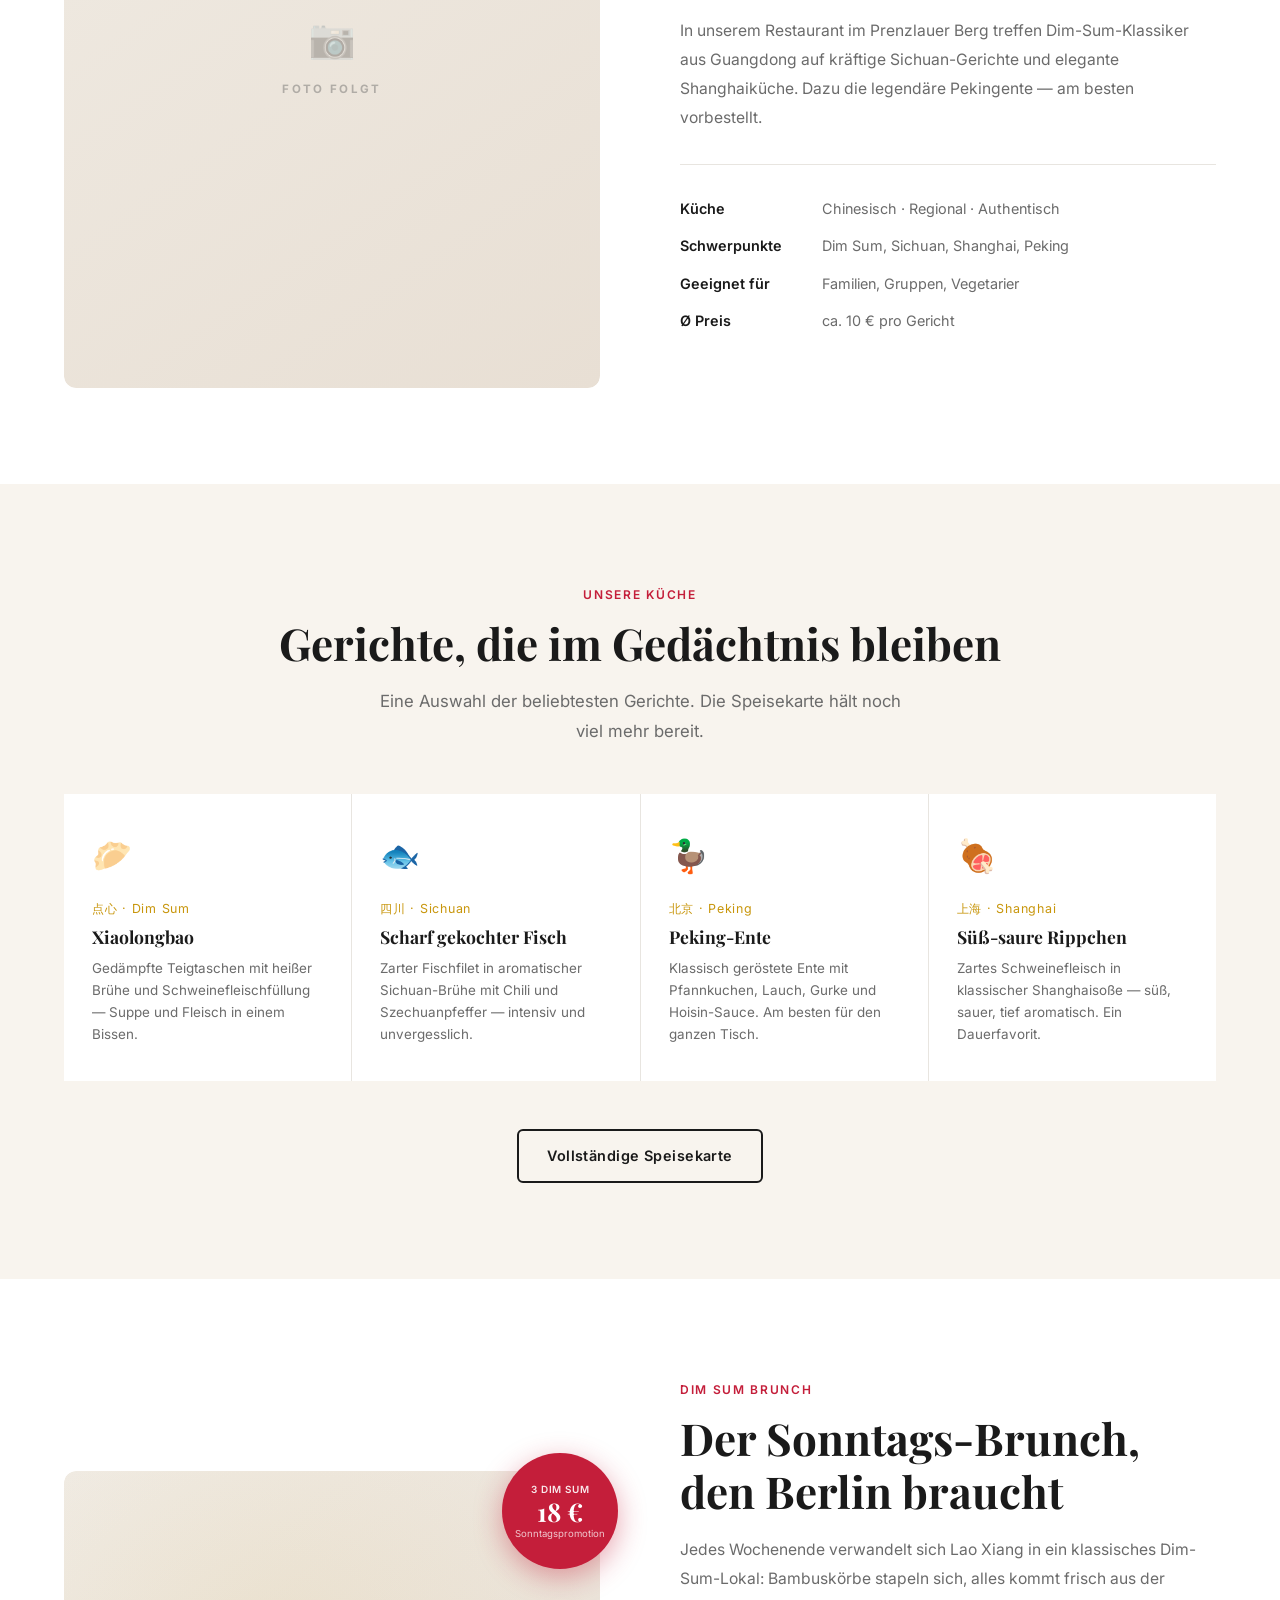
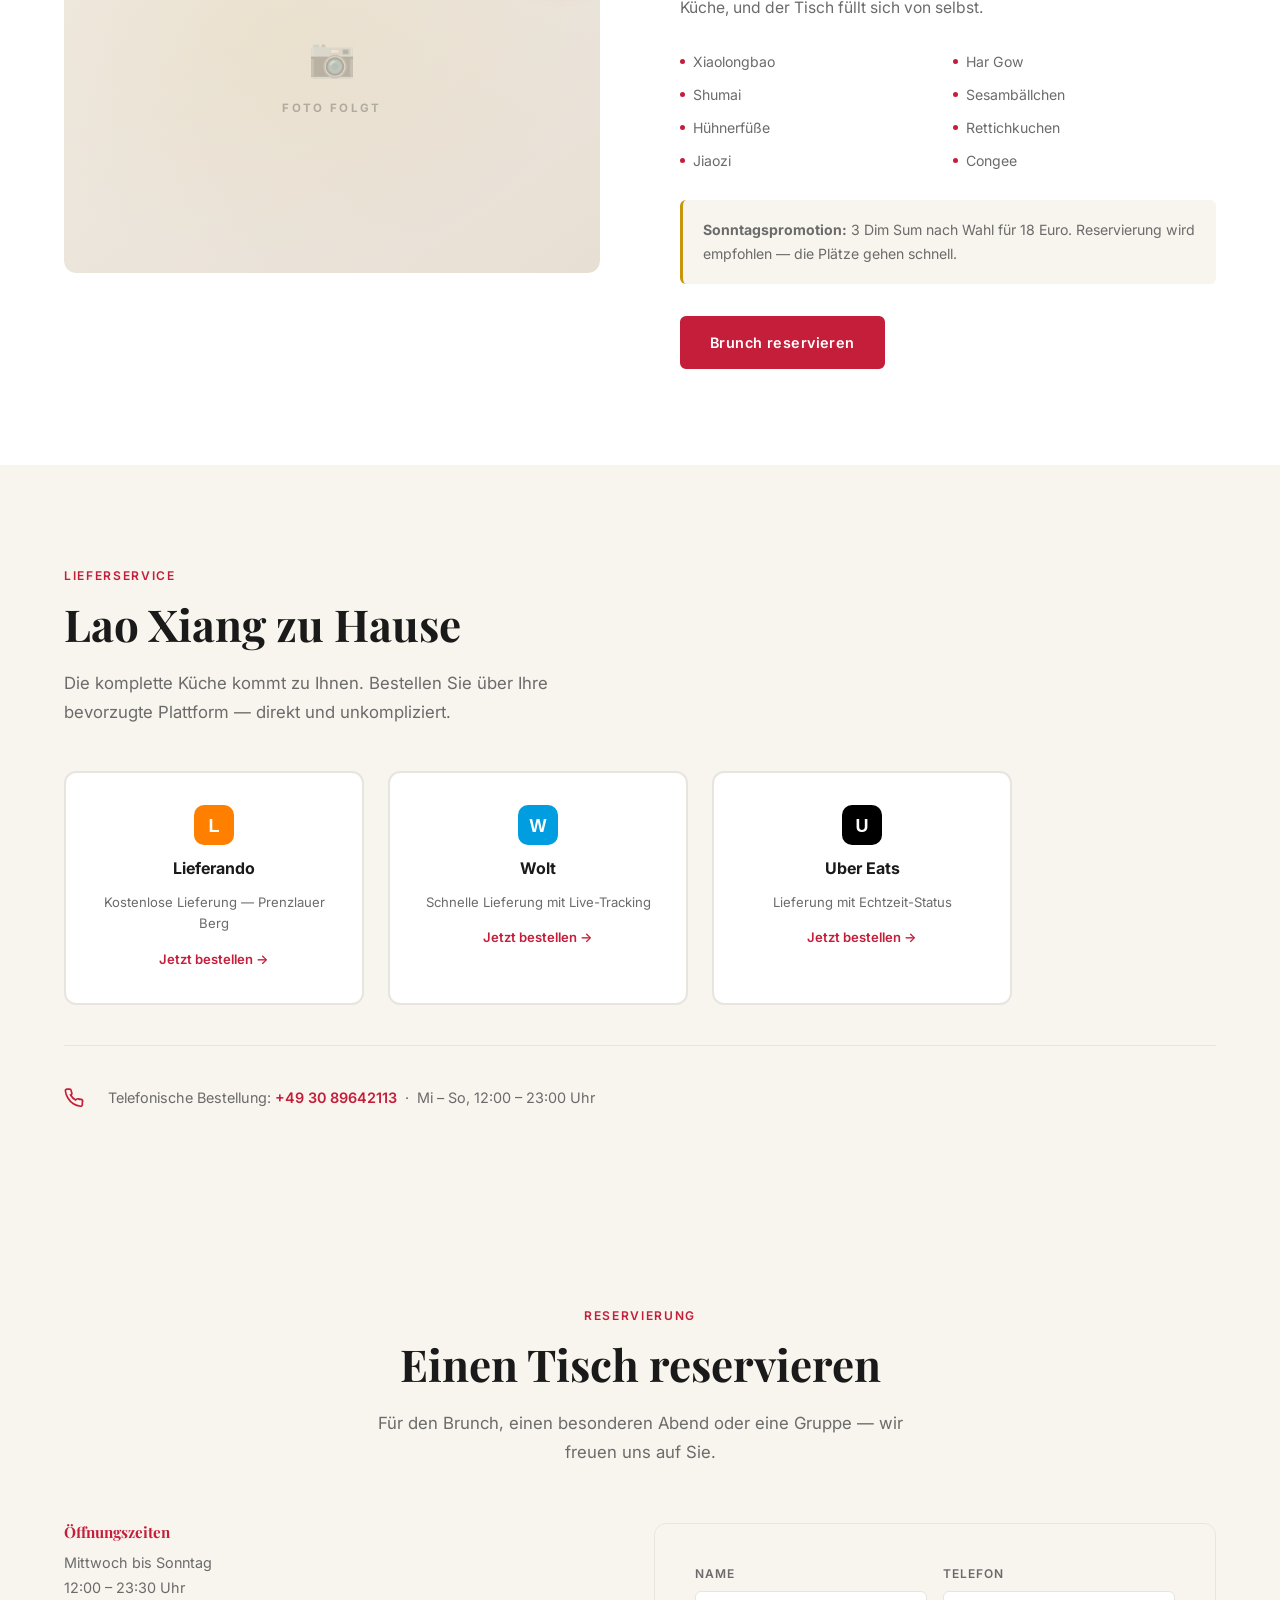
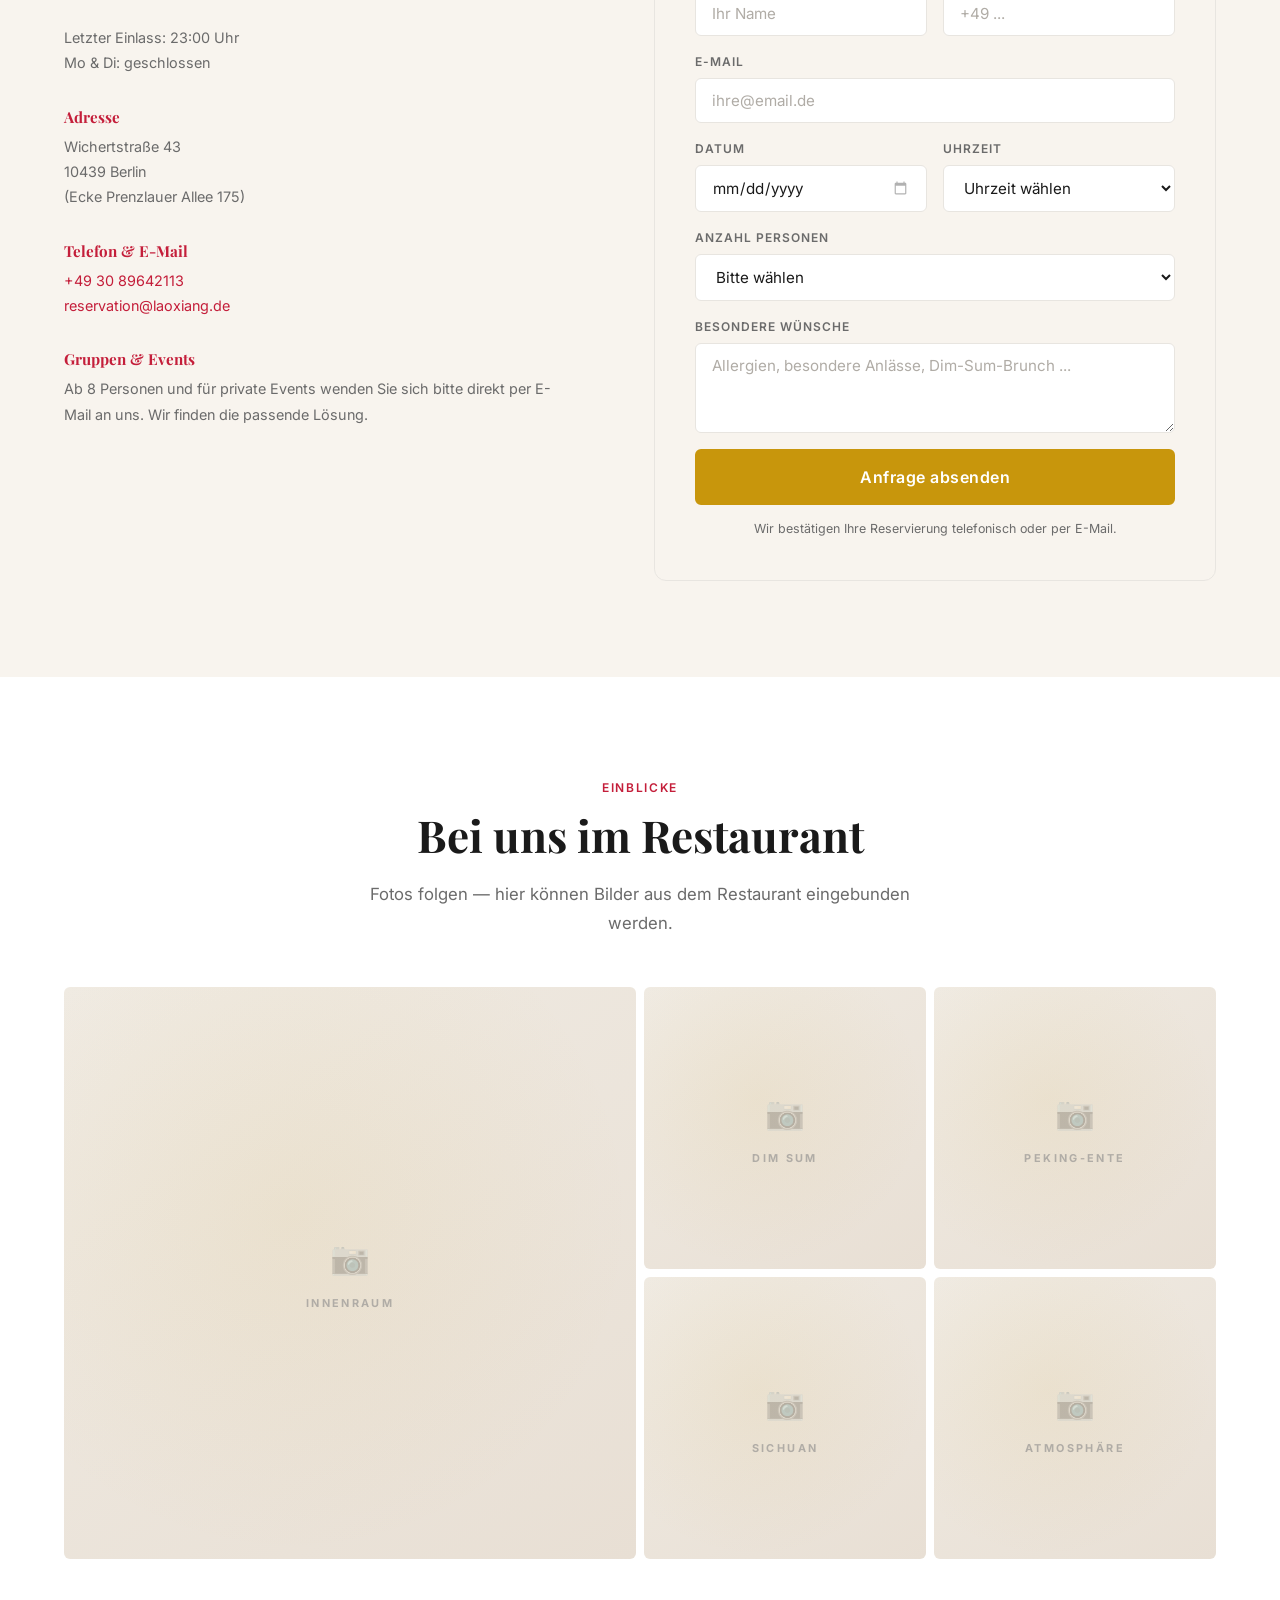
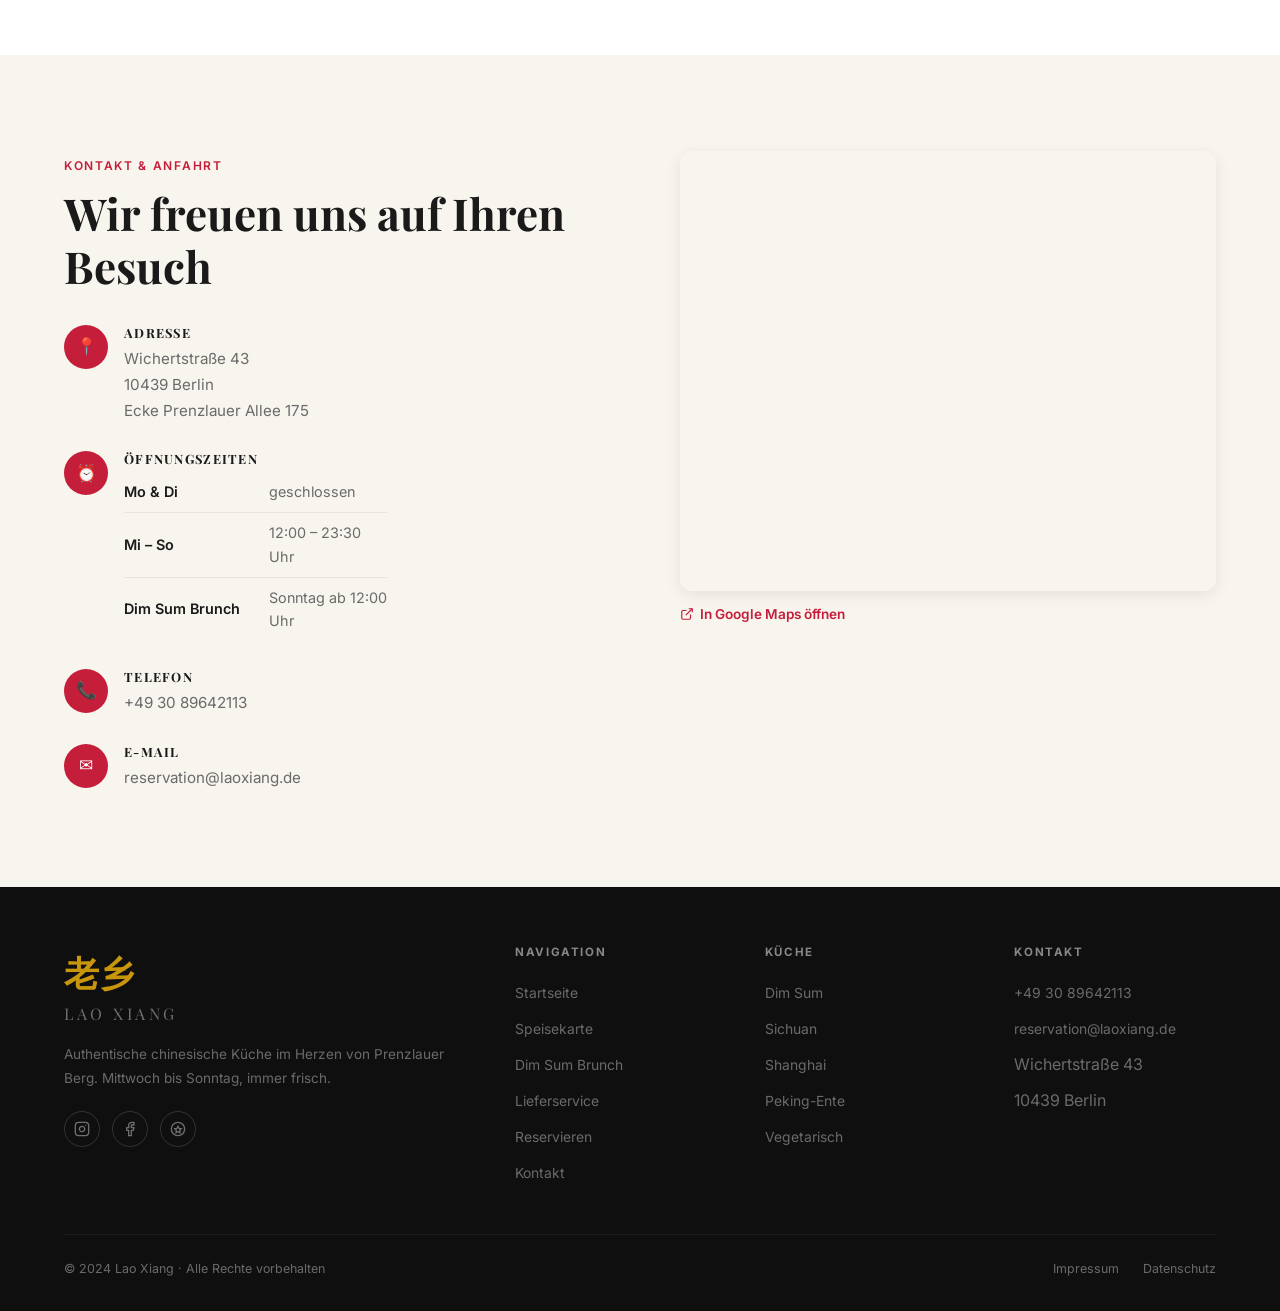
==== commit 445c4a3f: "Correct opening hours, add favicon, scroll-spy, page transitions, date picker polish - Opening hours" ====
--- a/index.html
+++ b/index.html
@@ -3,8 +3,9 @@
 <head>
   <meta charset="UTF-8">
   <meta name="viewport" content="width=device-width, initial-scale=1.0">
-  <meta name="description" content="Lao Xiang 老乡 — Authentische chinesische Küche in Berlin Prenzlauer Berg. Dim Sum, Sichuan, Shanghai, Peking-Ente. Täglich 12–23 Uhr.">
+  <meta name="description" content="Lao Xiang 老乡 — Authentische chinesische Küche in Berlin Prenzlauer Berg. Dim Sum, Sichuan, Shanghai, Peking-Ente. Mi–So 12–23:30 Uhr.">
   <title>Lao Xiang 老乡 — Authentische Chinesische Küche · Berlin Prenzlauer Berg</title>
+  <link rel="icon" href="data:image/svg+xml,<svg xmlns='http://www.w3.org/2000/svg' viewBox='0 0 100 100'><rect width='100' height='100' rx='18' fill='%23c41e3a'/><text y='.88em' font-size='72' text-anchor='middle' x='50' fill='%23c8960c' font-family='Georgia,serif'>老</text></svg>">
   <link rel="preconnect" href="https://fonts.googleapis.com">
   <link rel="preconnect" href="https://fonts.gstatic.com" crossorigin>
   <link href="https://fonts.googleapis.com/css2?family=Playfair+Display:ital,wght@0,400;0,500;0,700;1,400&family=Inter:wght@300;400;500;600;700&display=swap" rel="stylesheet">
@@ -47,7 +48,7 @@
       </h1>
       <p class="hero-sub">
         Dim Sum &nbsp;&middot;&nbsp; Sichuan &nbsp;&middot;&nbsp; Shanghai &nbsp;&middot;&nbsp; Peking-Ente<br>
-        Täglich geöffnet von 12:00 bis 23:00 Uhr
+        Mittwoch &ndash; Sonntag &nbsp;&middot;&nbsp; 12:00 &ndash; 23:30 Uhr
       </p>
       <div class="hero-actions">
         <a href="#reservierung" class="btn btn-red">Tisch reservieren</a>
@@ -71,7 +72,7 @@
       </span>
       <span class="info-item">
         <svg width="15" height="15" viewBox="0 0 24 24" fill="none" stroke="currentColor" stroke-width="2"><circle cx="12" cy="12" r="10"/><polyline points="12 6 12 12 16 14"/></svg>
-        Mo &ndash; So: 12:00 &ndash; 23:00 Uhr
+        Mi &ndash; So: 12:00 &ndash; 23:30 Uhr
       </span>
       <span class="info-item">
         <svg width="15" height="15" viewBox="0 0 24 24" fill="none" stroke="currentColor" stroke-width="2"><path d="M22 16.92v3a2 2 0 0 1-2.18 2 19.79 19.79 0 0 1-8.63-3.07A19.5 19.5 0 0 1 4.69 12a19.79 19.79 0 0 1-3.07-8.67A2 2 0 0 1 3.6 1.27h3a2 2 0 0 1 2 1.72c.127.96.361 1.903.7 2.81a2 2 0 0 1-.45 2.11L7.91 8.37a16 16 0 0 0 6 6l1.27-.9a2 2 0 0 1 2.11-.45c.907.339 1.85.573 2.81.7A2 2 0 0 1 22 16.92z"/></svg>
@@ -270,7 +271,7 @@
       </div>
       <div class="delivery-alt fade-up">
         <svg width="20" height="20" viewBox="0 0 24 24" fill="none" stroke="var(--red)" stroke-width="2"><path d="M22 16.92v3a2 2 0 0 1-2.18 2 19.79 19.79 0 0 1-8.63-3.07A19.5 19.5 0 0 1 4.69 12a19.79 19.79 0 0 1-3.07-8.67A2 2 0 0 1 3.6 1.27h3a2 2 0 0 1 2 1.72 12.84 12.84 0 0 0 .7 2.81 2 2 0 0 1-.45 2.11L7.91 8.37a16 16 0 0 0 6 6l1.27-.9a2 2 0 0 1 2.11-.45 12.84 12.84 0 0 0 2.81.7A2 2 0 0 1 22 16.92z"/></svg>
-        <p>Telefonische Bestellung: <a href="tel:+493089642113">+49 30 89642113</a> &nbsp;&middot;&nbsp; Mo &ndash; So, 12:00 &ndash; 22:30 Uhr</p>
+        <p>Telefonische Bestellung: <a href="tel:+493089642113">+49 30 89642113</a> &nbsp;&middot;&nbsp; Mi &ndash; So, 12:00 &ndash; 23:00 Uhr</p>
       </div>
     </div>
   </section>
@@ -287,7 +288,7 @@
         <div class="res-info fade-up">
           <div class="res-info-item">
             <h4>Öffnungszeiten</h4>
-            <p>Montag bis Sonntag<br>12:00 &ndash; 23:00 Uhr<br><br>Letzter Einlass: 22:30 Uhr</p>
+            <p>Mittwoch bis Sonntag<br>12:00 &ndash; 23:30 Uhr<br><br>Letzter Einlass: 23:00 Uhr<br>Mo &amp; Di: geschlossen</p>
           </div>
           <div class="res-info-item">
             <h4>Adresse</h4>
@@ -338,7 +339,8 @@
                   <option>19:00</option><option>19:30</option>
                   <option>20:00</option><option>20:30</option>
                   <option>21:00</option><option>21:30</option>
-                  <option>22:00</option>
+                  <option>22:00</option><option>22:30</option>
+                  <option>23:00</option>
                 </select>
               </div>
             </div>
@@ -431,8 +433,8 @@
               <div class="c-body">
                 <h4>Öffnungszeiten</h4>
                 <table class="hours">
-                  <tr><td>Montag bis Freitag</td><td>12:00 &ndash; 23:00 Uhr</td></tr>
-                  <tr><td>Samstag &amp; Sonntag</td><td>12:00 &ndash; 23:00 Uhr</td></tr>
+                  <tr><td>Mo &amp; Di</td><td>geschlossen</td></tr>
+                  <tr><td>Mi &ndash; So</td><td>12:00 &ndash; 23:30 Uhr</td></tr>
                   <tr><td>Dim Sum Brunch</td><td>Sonntag ab 12:00 Uhr</td></tr>
                 </table>
               </div>
@@ -480,12 +482,12 @@
         <div>
           <div class="ft-brand-cn">老乡</div>
           <div class="ft-brand-en">Lao Xiang</div>
-          <p class="ft-tagline">Authentische chinesische Küche im Herzen von Prenzlauer Berg. Täglich geöffnet, immer frisch.</p>
+          <p class="ft-tagline">Authentische chinesische Küche im Herzen von Prenzlauer Berg. Mittwoch bis Sonntag, immer frisch.</p>
           <div class="social-links">
-            <a href="#" class="social-link" aria-label="Instagram" title="Instagram">
+            <a href="https://www.instagram.com/laoxiang_berlin/" target="_blank" rel="noopener noreferrer" class="social-link" aria-label="Instagram" title="Instagram">
               <svg width="16" height="16" viewBox="0 0 24 24" fill="none" stroke="currentColor" stroke-width="2" stroke-linecap="round" stroke-linejoin="round"><rect x="2" y="2" width="20" height="20" rx="5" ry="5"/><path d="M16 11.37A4 4 0 1 1 12.63 8 4 4 0 0 1 16 11.37z"/><line x1="17.5" y1="6.5" x2="17.51" y2="6.5"/></svg>
             </a>
-            <a href="#" class="social-link" aria-label="Facebook" title="Facebook">
+            <a href="https://www.facebook.com/profile.php?id=100082879165246" target="_blank" rel="noopener noreferrer" class="social-link" aria-label="Facebook" title="Facebook">
               <svg width="16" height="16" viewBox="0 0 24 24" fill="none" stroke="currentColor" stroke-width="2" stroke-linecap="round" stroke-linejoin="round"><path d="M18 2h-3a5 5 0 0 0-5 5v3H7v4h3v8h4v-8h3l1-4h-4V7a1 1 0 0 1 1-1h3z"/></svg>
             </a>
             <a href="https://www.tripadvisor.com/Restaurant_Review-g187323-d8022618-Reviews-Lao_Xiang-Berlin.html" target="_blank" rel="noopener noreferrer" class="social-link" aria-label="TripAdvisor" title="TripAdvisor">
--- a/css/style.css
+++ b/css/style.css
@@ -240,8 +240,13 @@
 .nav-links a:hover { color: var(--red); }
 .nav-links a:hover::after { transform: scaleX(1); }
 
+.nav-links a.nav-active { color: var(--red); }
+.nav-links a.nav-active::after { transform: scaleX(1); }
+
 .nav.transparent .nav-links a { color: rgba(255,255,255,.85); }
 .nav.transparent .nav-links a:hover { color: #fff; }
+.nav.transparent .nav-links a.nav-active { color: #fff; }
+.nav.transparent .nav-links a.nav-active::after { background: rgba(255,255,255,.6); transform: scaleX(1); }
 
 .nav-cta {
   padding: 10px 20px;
@@ -789,6 +794,21 @@
 
 .form-group select { cursor: pointer; }
 .form-group textarea { resize: vertical; min-height: 90px; }
+
+.form-group input[type="date"] {
+  appearance: none;
+  -webkit-appearance: none;
+}
+
+.form-group input[type="date"]::-webkit-calendar-picker-indicator {
+  opacity: 0.5;
+  cursor: pointer;
+  filter: invert(0.4);
+}
+
+.form-group input[type="date"]::-webkit-calendar-picker-indicator:hover {
+  opacity: 0.8;
+}
 
 .form-submit { width: 100%; justify-content: center; font-size: 1rem; padding: 16px; }
 
@@ -1250,6 +1270,22 @@
   margin-top: 3rem;
   border-left: 3px solid var(--gray-d);
 }
+
+/* ============================================
+   PAGE TRANSITIONS
+   ============================================ */
+@keyframes page-in {
+  from { opacity: 0; transform: translateY(10px); }
+  to   { opacity: 1; transform: translateY(0); }
+}
+
+@keyframes page-out {
+  to { opacity: 0; transform: translateY(-8px); }
+}
+
+body { animation: page-in .35s ease both; }
+
+body.page-leaving { animation: page-out .25s ease forwards; }
 
 /* ============================================
    SCROLL ANIMATIONS
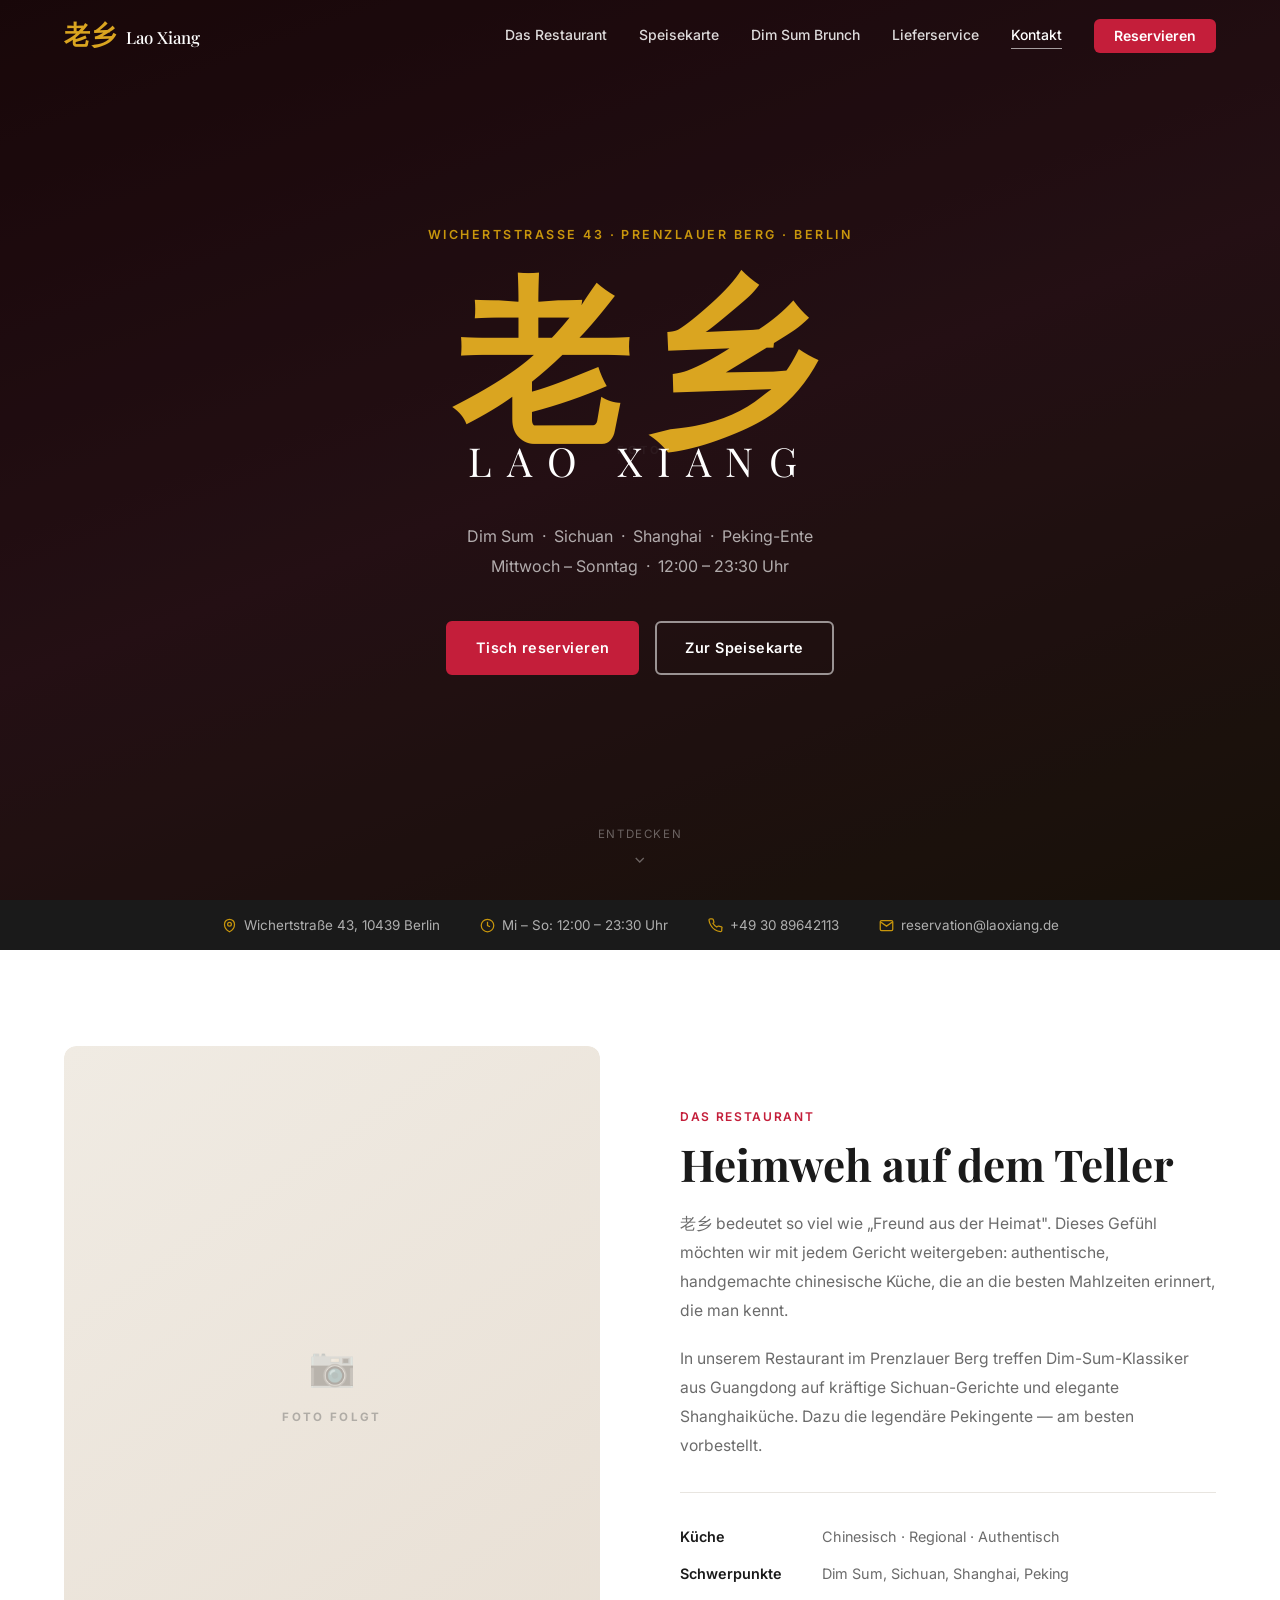
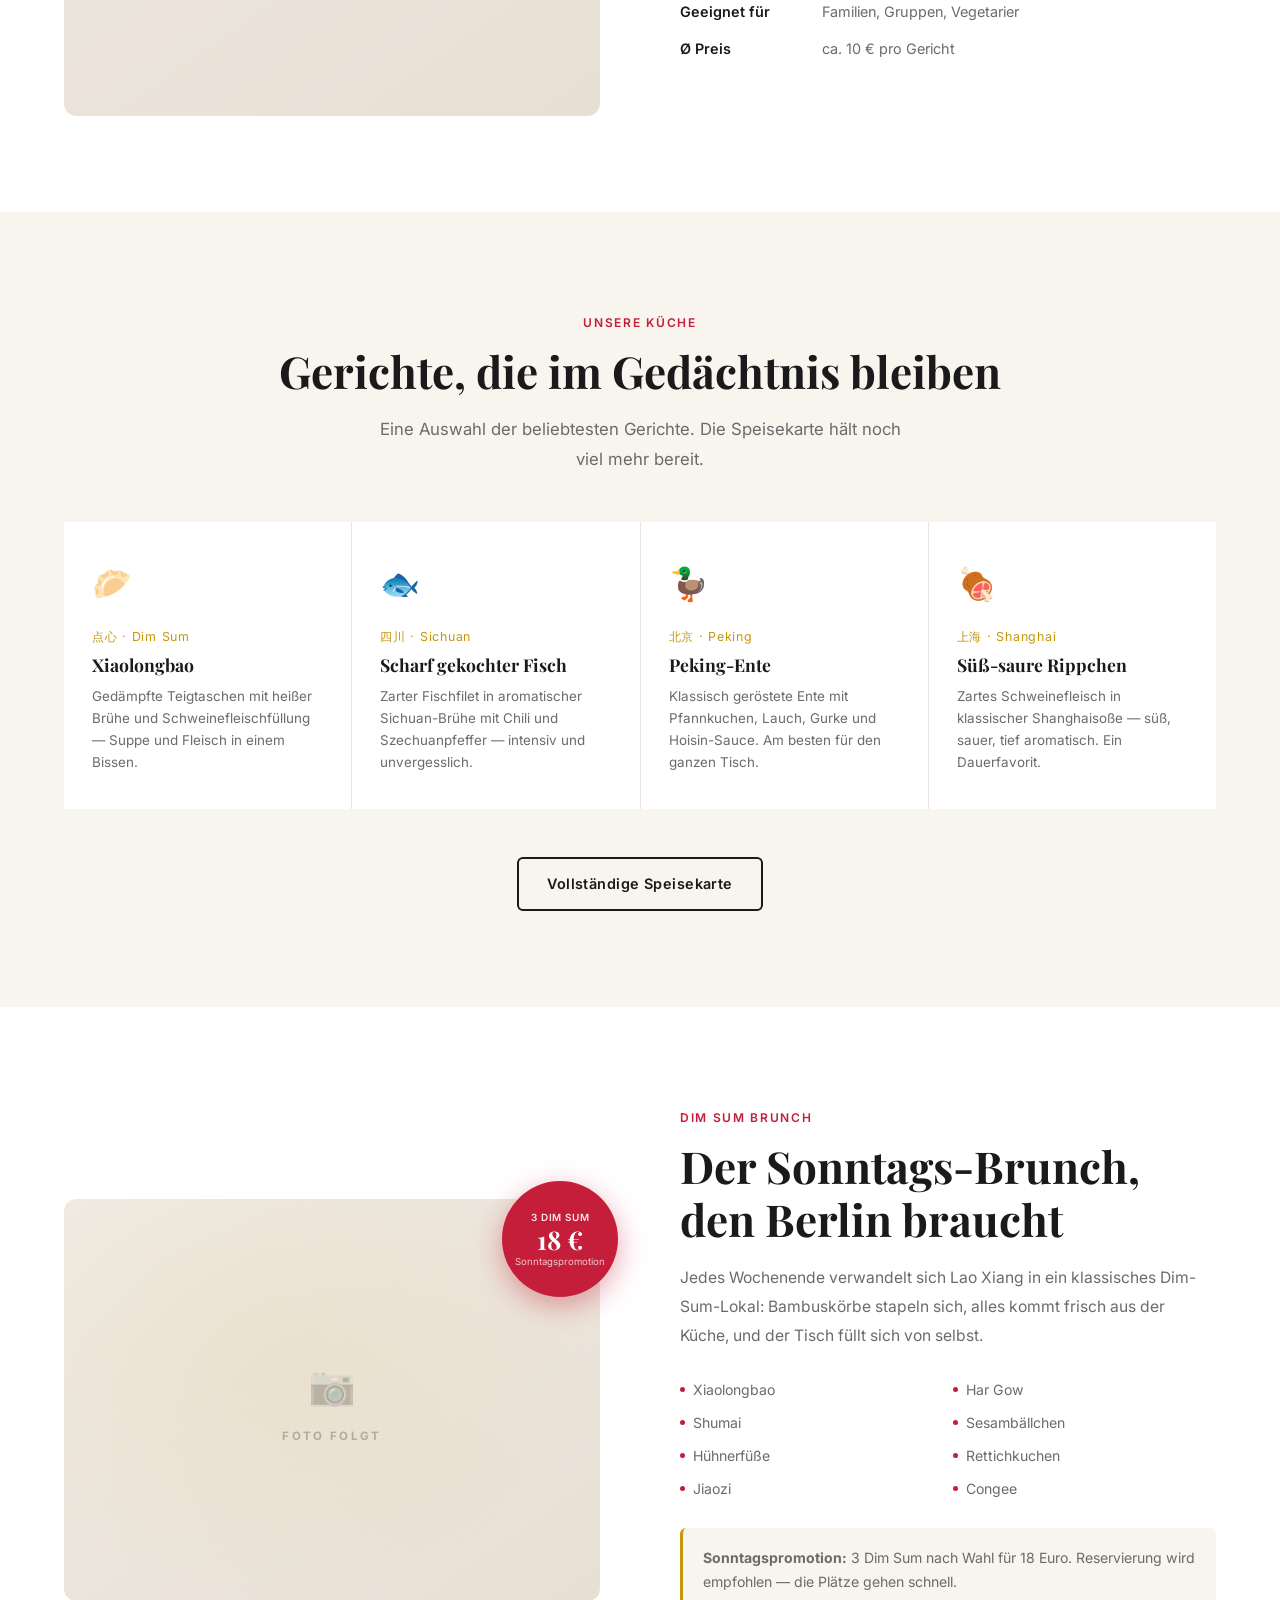
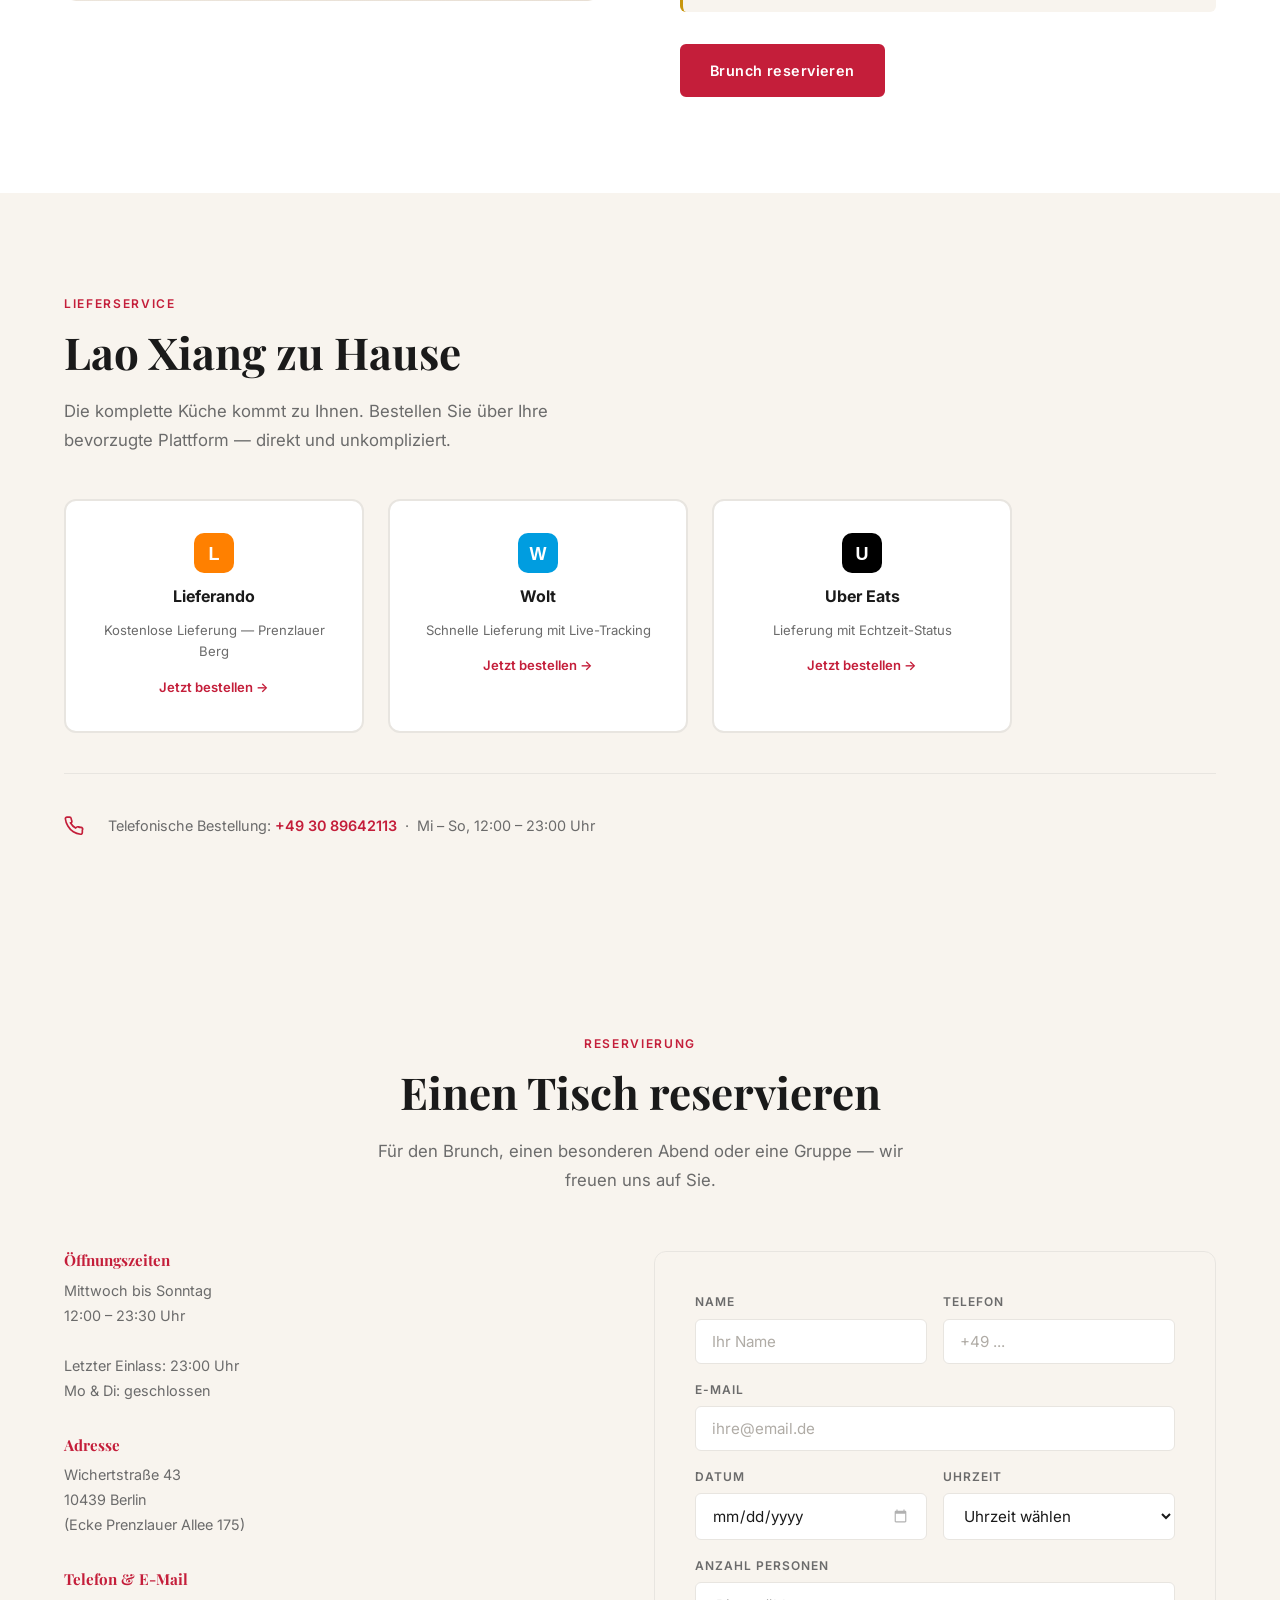
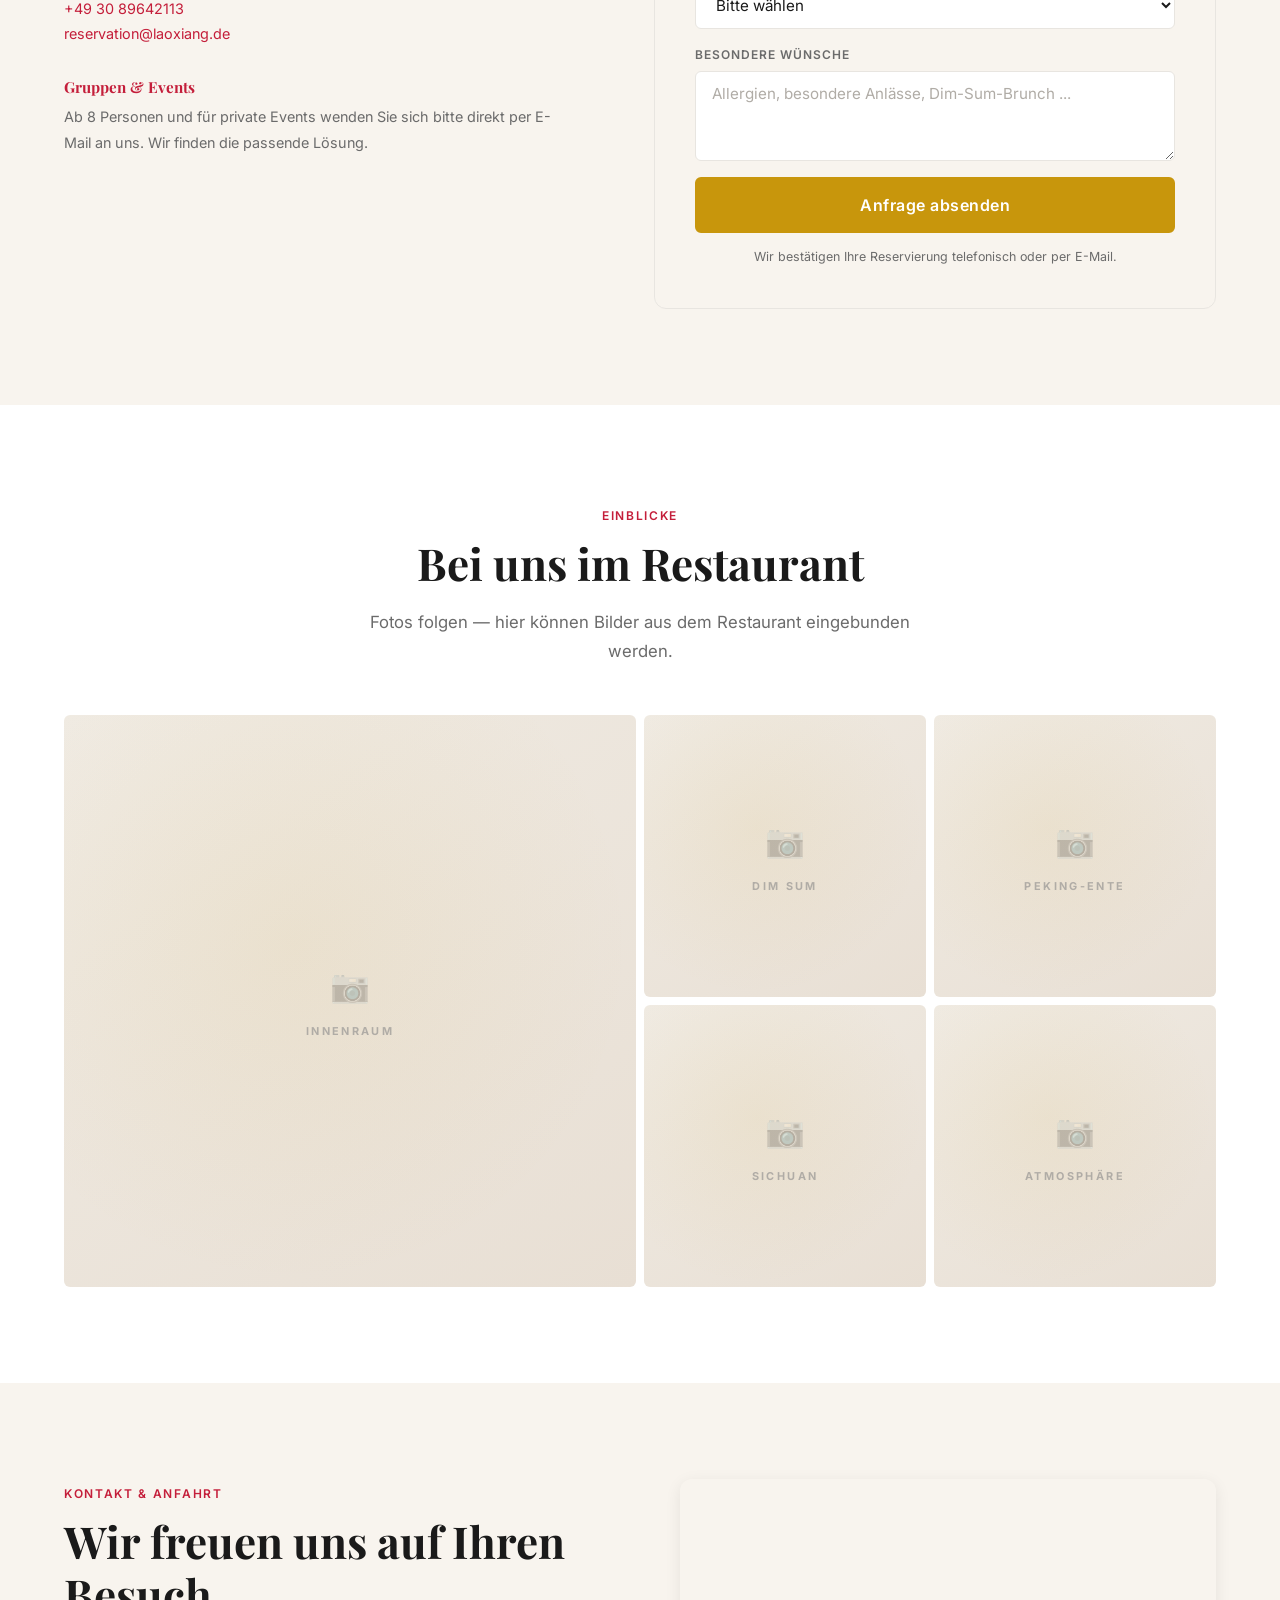
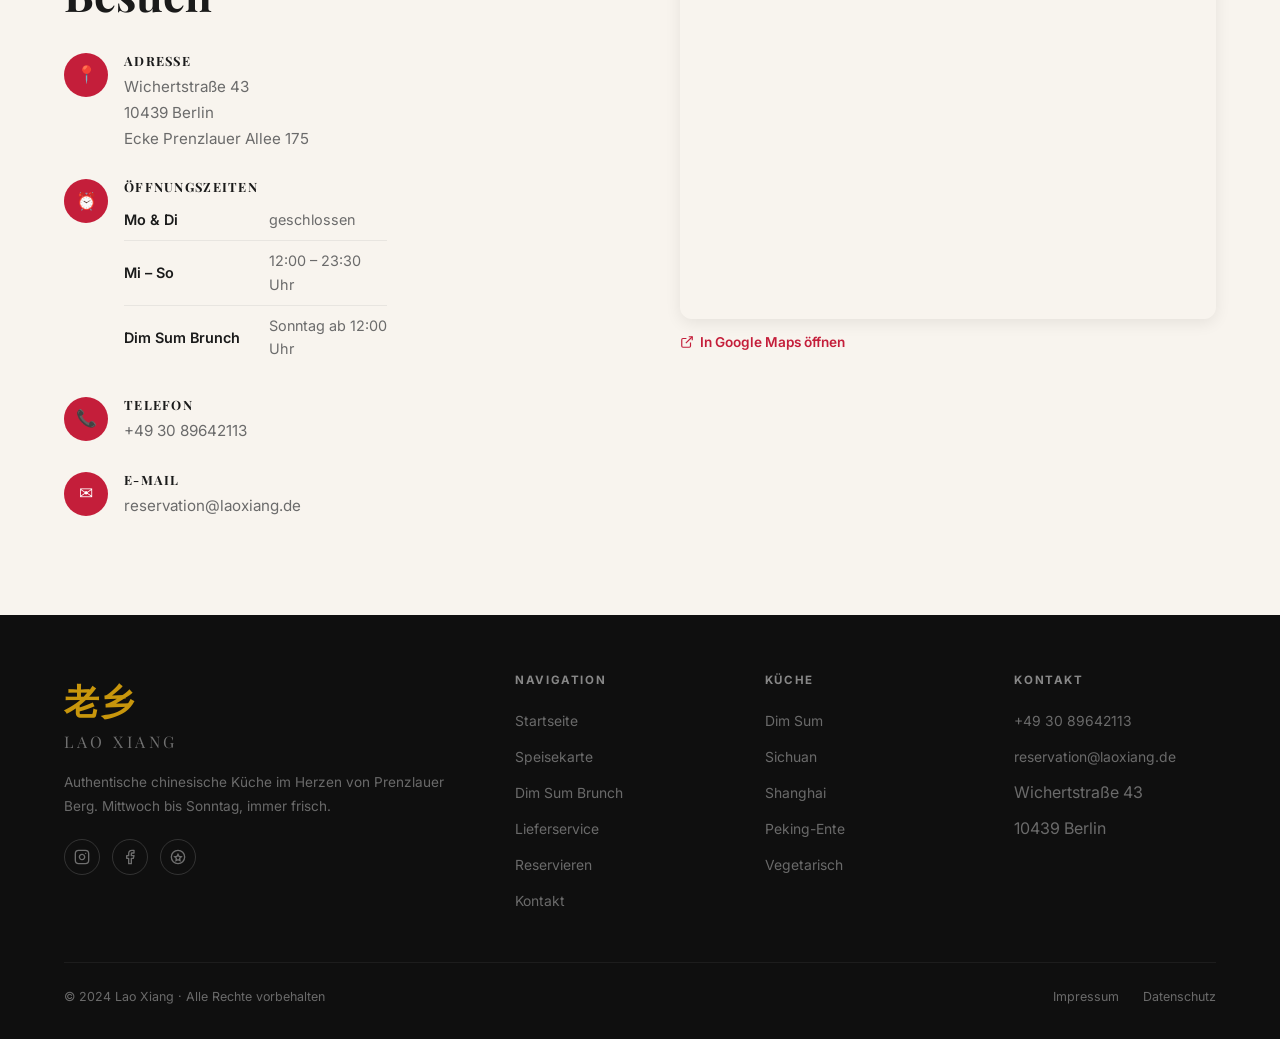
==== commit 5659556d: "Remove features grid, fix Reservieren button centering - Features grid removed (redundant, confusing" ====
--- a/index.html
+++ b/index.html
@@ -82,25 +82,6 @@
         <svg width="15" height="15" viewBox="0 0 24 24" fill="none" stroke="currentColor" stroke-width="2"><path d="M4 4h16c1.1 0 2 .9 2 2v12c0 1.1-.9 2-2 2H4c-1.1 0-2-.9-2-2V6c0-1.1.9-2 2-2z"/><polyline points="22,6 12,13 2,6"/></svg>
         reservation@laoxiang.de
       </span>
-    </div>
-  </div>
-
-  <!-- FEATURES -->
-  <div class="features-grid">
-    <div class="feat-card fade-up">
-      <span class="feat-icon">🥟</span>
-      <h3>Handgemachte Dim Sum</h3>
-      <p>Täglich frisch zubereitet. Am Sonntag: Dim-Sum-Brunch mit Tischservice und Sonderpromotion.</p>
-    </div>
-    <div class="feat-card fade-up">
-      <span class="feat-icon">🌶</span>
-      <h3>Sichuan &amp; Shanghai</h3>
-      <p>Authentische Rezepte, die an das Beste erinnern, was Küchen in China zu bieten haben.</p>
-    </div>
-    <div class="feat-card fade-up">
-      <span class="feat-icon">🦆</span>
-      <h3>Peking-Ente</h3>
-      <p>Knusprige Haut, zartes Fleisch, hauchdünne Pfannkuchen — ein Abend für sich.</p>
     </div>
   </div>
 
--- a/css/style.css
+++ b/css/style.css
@@ -249,12 +249,15 @@
 .nav.transparent .nav-links a.nav-active::after { background: rgba(255,255,255,.6); transform: scaleX(1); }
 
 .nav-cta {
-  padding: 10px 20px;
+  padding: 10px 20px !important;
   background: var(--red);
   color: #fff !important;
   border-radius: var(--r);
   font-weight: 600 !important;
   transition: background var(--tr) !important;
+  line-height: 1 !important;
+  display: inline-flex !important;
+  align-items: center !important;
 }
 .nav-cta::after { display: none !important; }
 .nav-cta:hover { background: var(--red-dark) !important; color: #fff !important; }
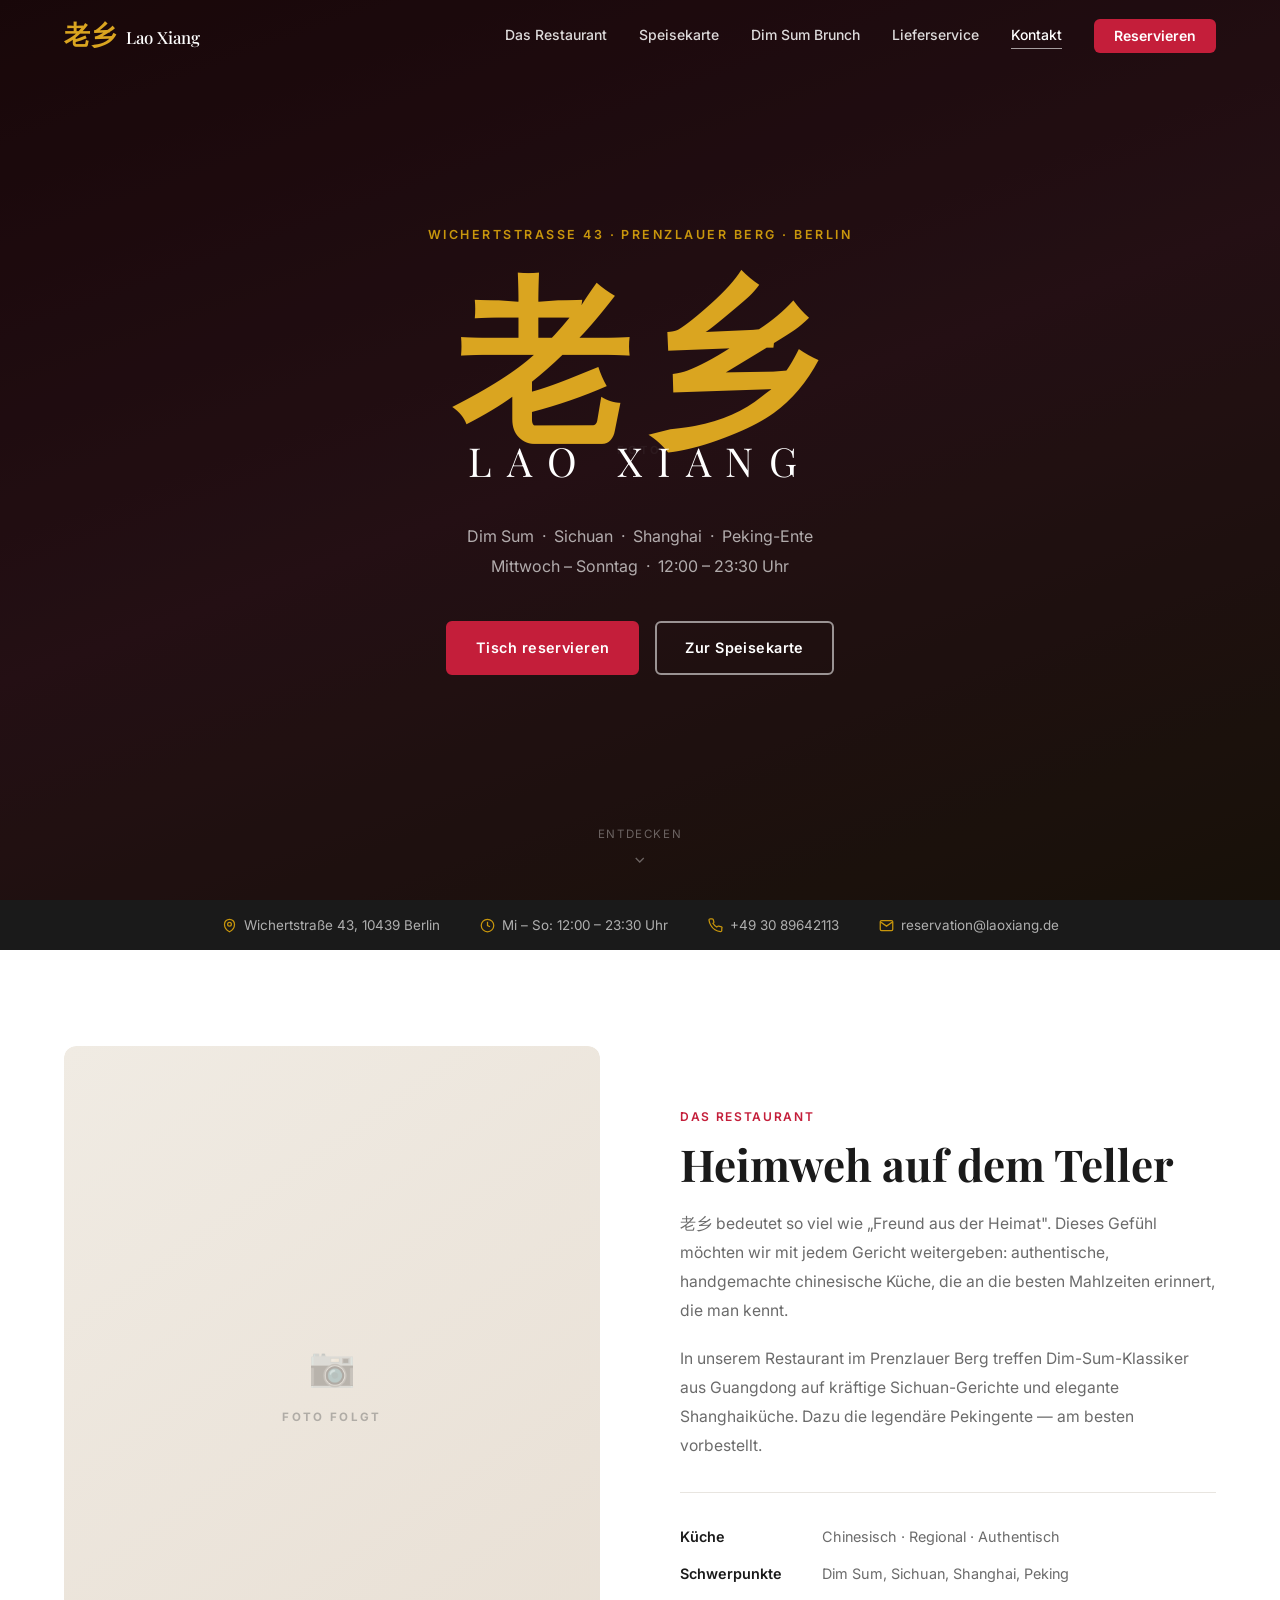
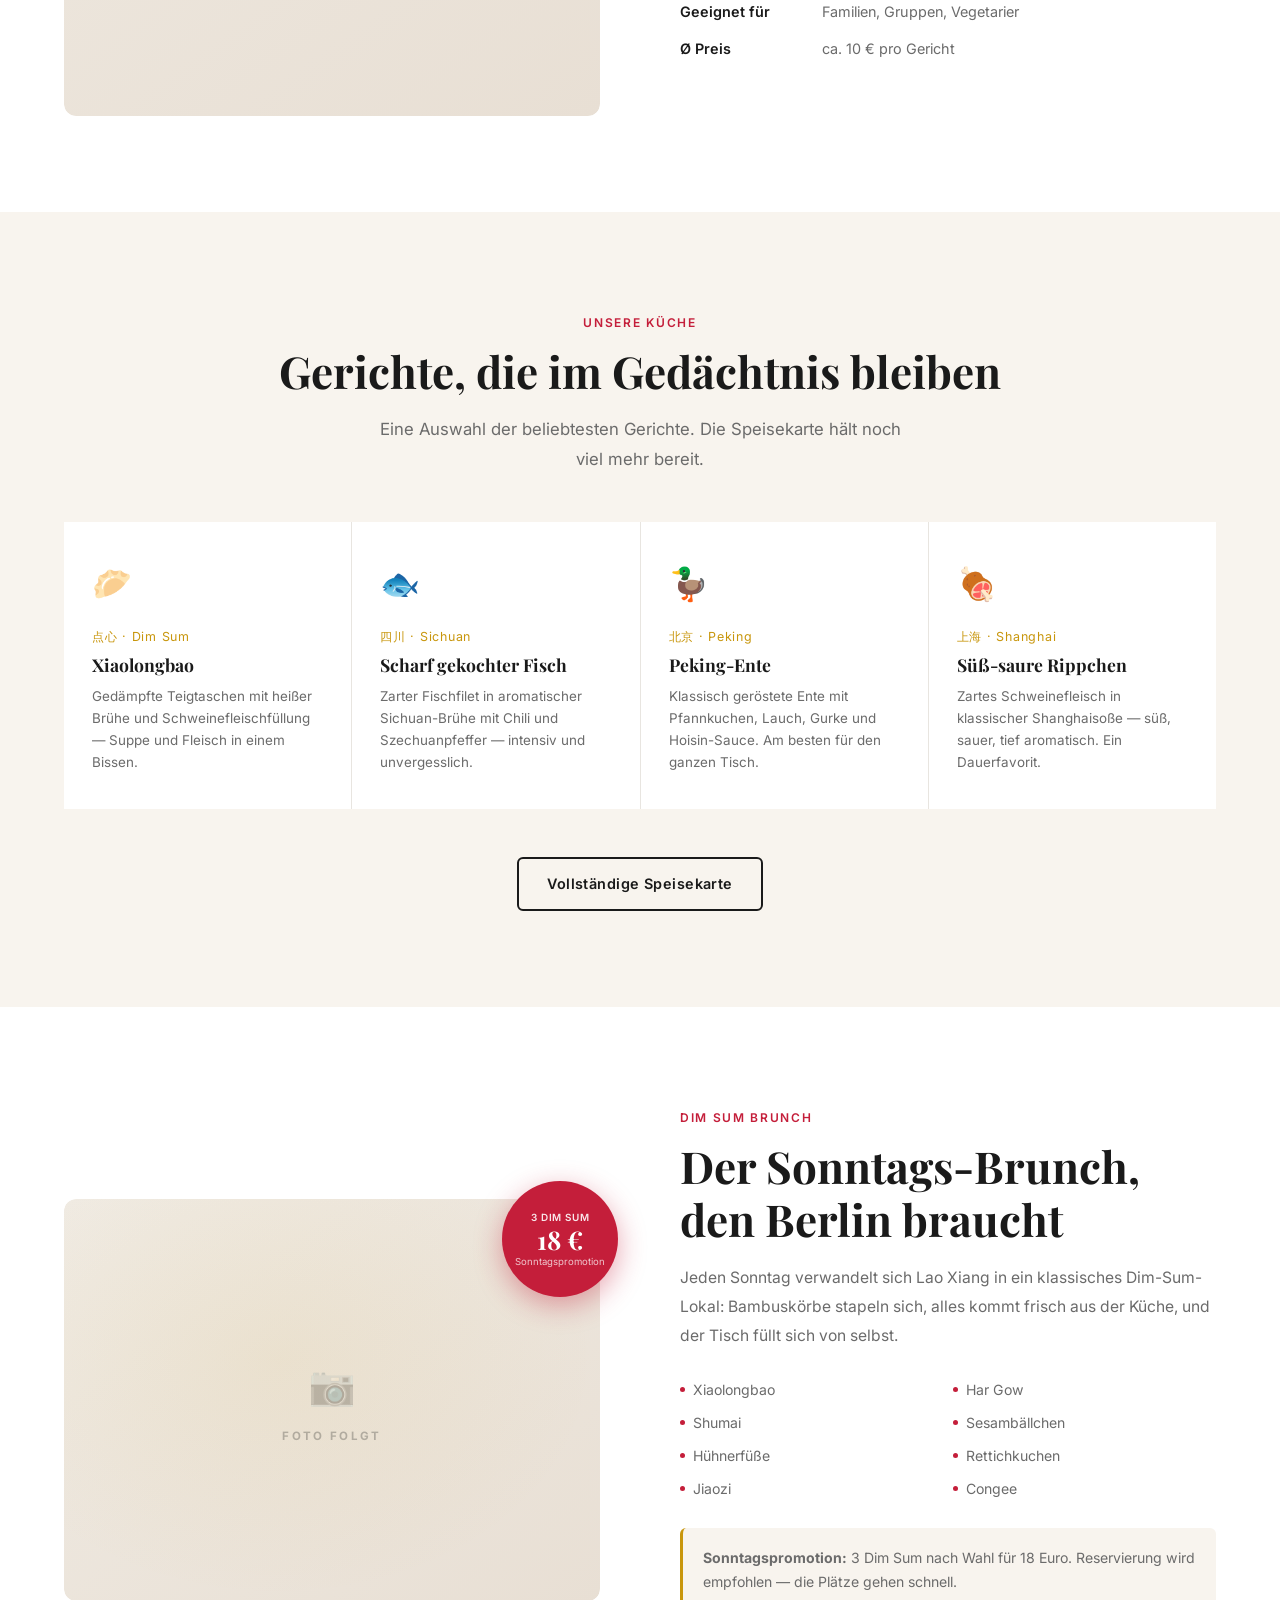
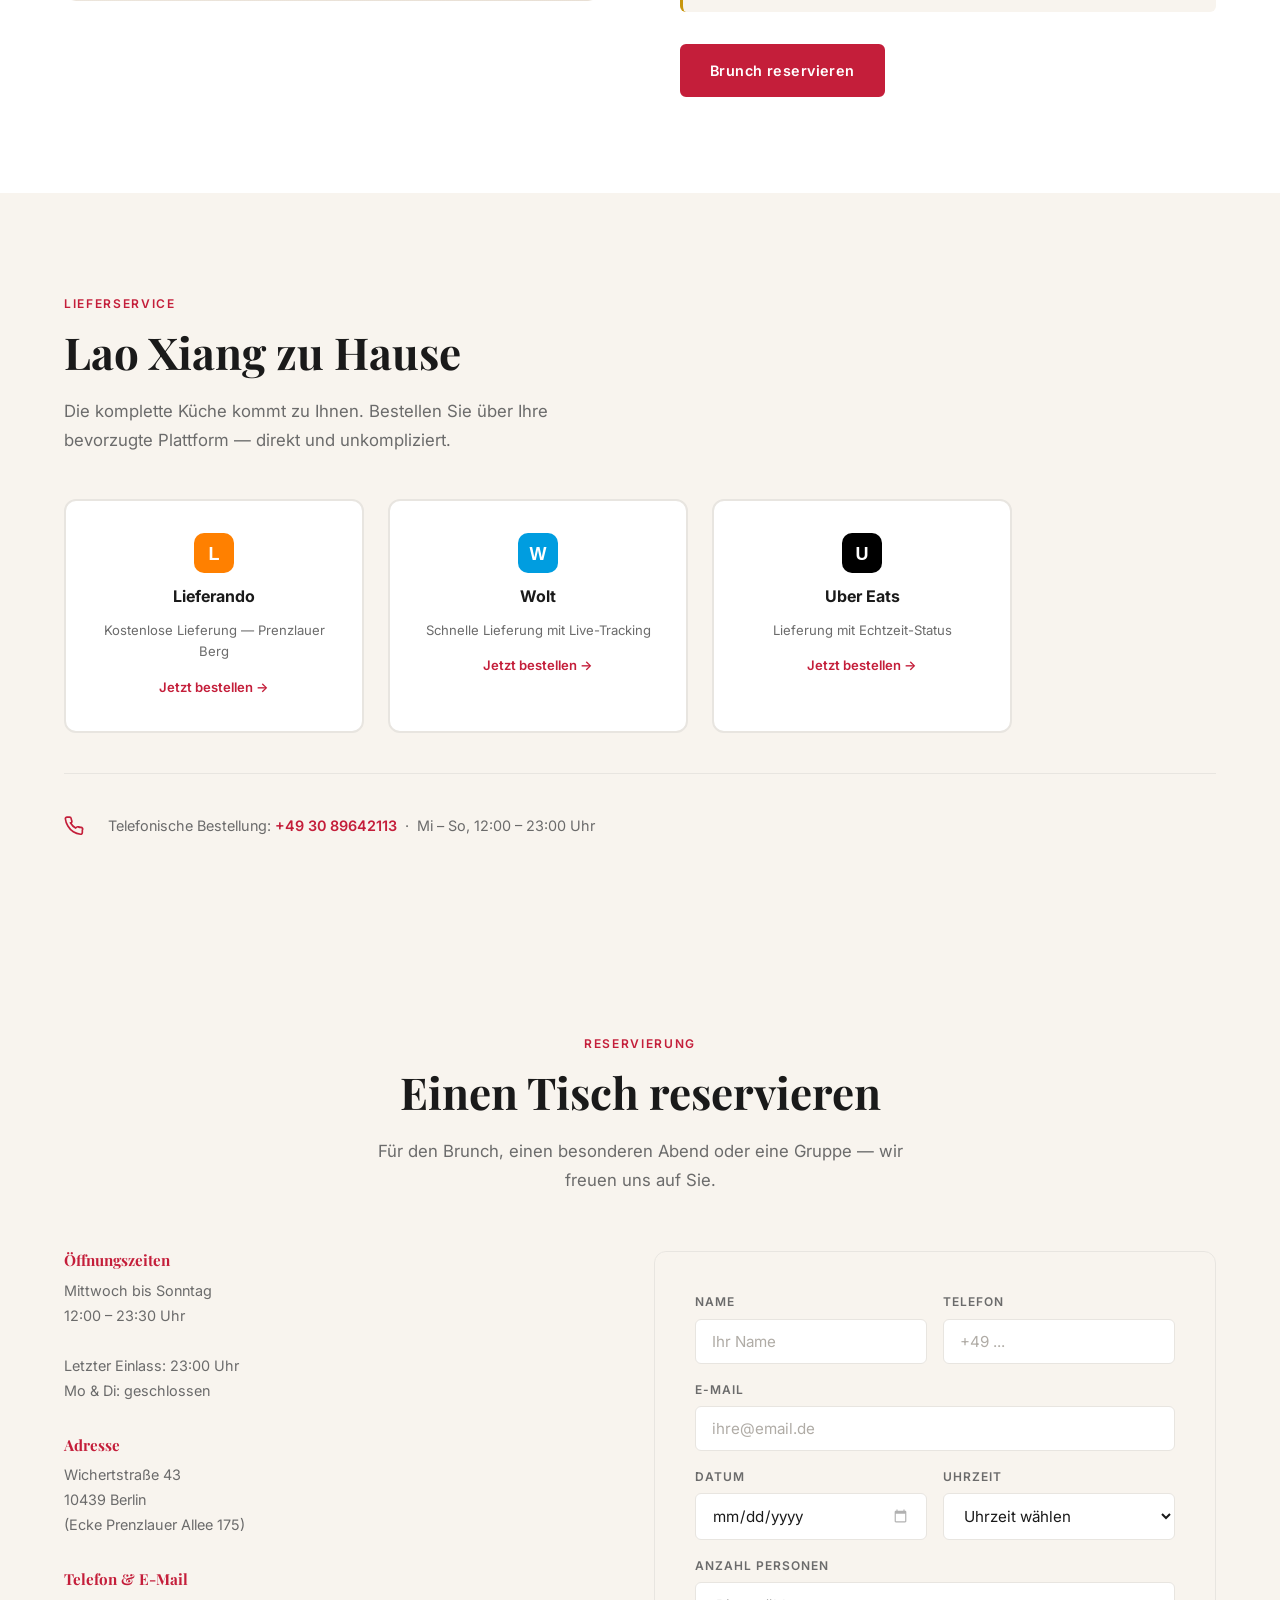
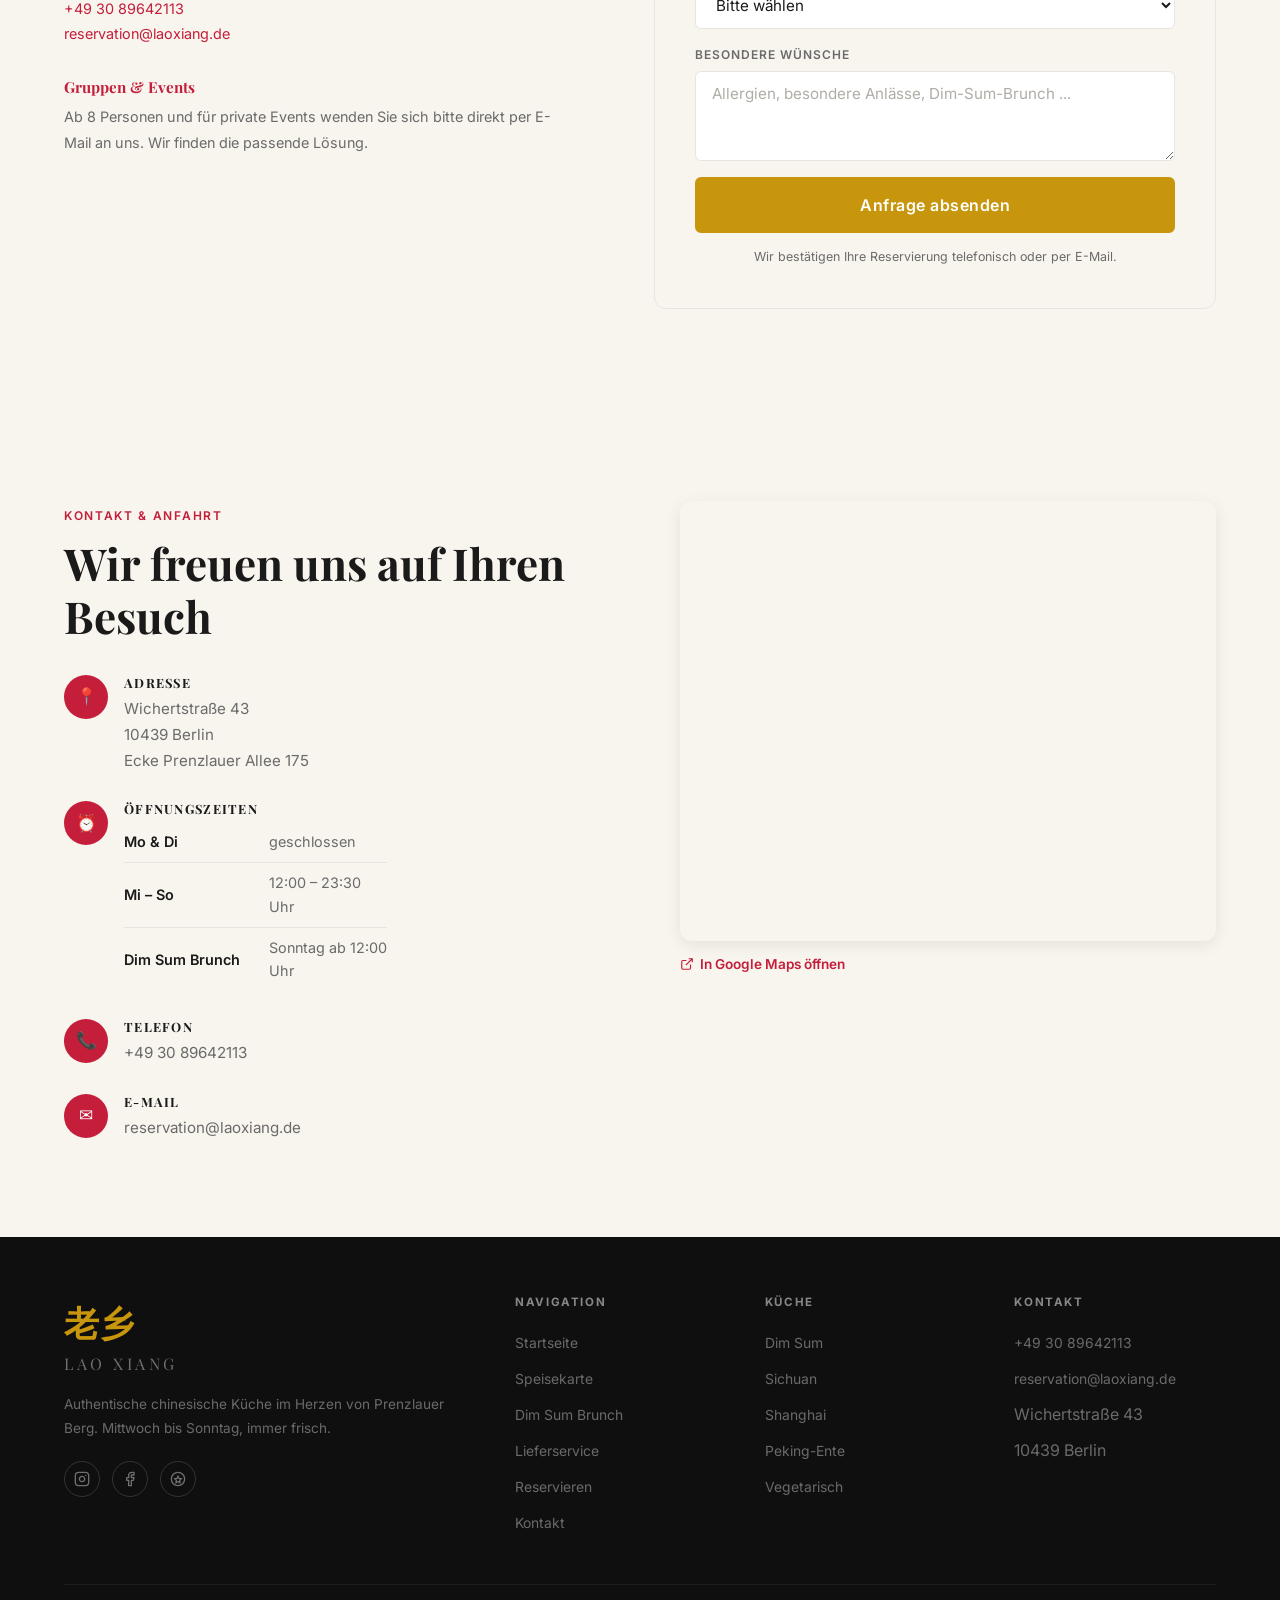
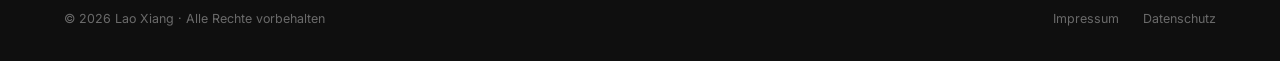
==== commit 0674b02f: "Content fixes, remove gallery, add Impressum & Datenschutz pages - "Jedes Wochenende" → "Jeden Sonnt" ====
--- a/index.html
+++ b/index.html
@@ -190,7 +190,7 @@
           <p class="tag">Dim Sum Brunch</p>
           <h2 class="section-title">Der Sonntags-Brunch,<br>den Berlin braucht</h2>
           <p class="about-body">
-            Jedes Wochenende verwandelt sich Lao Xiang in ein klassisches Dim-Sum-Lokal: Bambuskörbe stapeln sich, alles kommt frisch aus der Küche, und der Tisch füllt sich von selbst.
+            Jeden Sonntag verwandelt sich Lao Xiang in ein klassisches Dim-Sum-Lokal: Bambuskörbe stapeln sich, alles kommt frisch aus der Küche, und der Tisch füllt sich von selbst.
           </p>
           <div class="ds-items">
             <div class="ds-item">Xiaolongbao</div>
@@ -351,49 +351,6 @@
     </div>
   </section>
 
-  <!-- GALLERY -->
-  <section class="section">
-    <div class="container">
-      <div class="center fade-up">
-        <p class="tag">Einblicke</p>
-        <h2 class="section-title">Bei uns im Restaurant</h2>
-        <p class="section-sub">Fotos folgen &mdash; hier können Bilder aus dem Restaurant eingebunden werden.</p>
-      </div>
-      <div class="gallery-grid">
-        <div class="gal-item">
-          <div class="gal-inner ph" style="height:100%;min-height:320px;">
-            <span class="ph-icon">📷</span>
-            <span class="ph-label">Innenraum</span>
-          </div>
-        </div>
-        <div class="gal-item">
-          <div class="gal-inner ph" style="aspect-ratio:1;">
-            <span class="ph-icon">📷</span>
-            <span class="ph-label">Dim Sum</span>
-          </div>
-        </div>
-        <div class="gal-item">
-          <div class="gal-inner ph" style="aspect-ratio:1;">
-            <span class="ph-icon">📷</span>
-            <span class="ph-label">Peking-Ente</span>
-          </div>
-        </div>
-        <div class="gal-item">
-          <div class="gal-inner ph" style="aspect-ratio:1;">
-            <span class="ph-icon">📷</span>
-            <span class="ph-label">Sichuan</span>
-          </div>
-        </div>
-        <div class="gal-item">
-          <div class="gal-inner ph" style="aspect-ratio:1;">
-            <span class="ph-icon">📷</span>
-            <span class="ph-label">Atmosphäre</span>
-          </div>
-        </div>
-      </div>
-    </div>
-  </section>
-
   <!-- CONTACT -->
   <section class="section contact" id="kontakt">
     <div class="container">
@@ -508,10 +465,10 @@
         </div>
       </div>
       <div class="footer-bottom">
-        <p>&copy; 2024 Lao Xiang &middot; Alle Rechte vorbehalten</p>
+        <p>&copy; 2026 Lao Xiang &middot; Alle Rechte vorbehalten</p>
         <div class="ft-bottom-links">
-          <a href="#">Impressum</a>
-          <a href="#">Datenschutz</a>
+          <a href="impressum.html">Impressum</a>
+          <a href="datenschutz.html">Datenschutz</a>
         </div>
       </div>
     </div>
--- a/css/style.css
+++ b/css/style.css
@@ -1053,6 +1053,50 @@
 
 .ft-bottom-links { display: flex; gap: 1.5rem; }
 .ft-bottom-links a:hover { color: rgba(255,255,255,.75); }
+
+/* ============================================
+   LEGAL PAGES (Impressum / Datenschutz)
+   ============================================ */
+.legal-page {
+  padding: calc(var(--nav-h) + 64px) 0 96px;
+}
+
+.legal-wrap {
+  max-width: 720px;
+}
+
+.legal-block {
+  margin-top: 2.5rem;
+  padding-top: 2.5rem;
+  border-top: 1px solid var(--gray-m);
+}
+
+.legal-block:first-of-type {
+  margin-top: 2rem;
+  padding-top: 2rem;
+}
+
+.legal-block h2 {
+  font-family: var(--font-b);
+  font-size: .8rem;
+  font-weight: 700;
+  text-transform: uppercase;
+  letter-spacing: .1em;
+  color: var(--red);
+  margin-bottom: .9rem;
+}
+
+.legal-block p {
+  font-size: .95rem;
+  color: var(--text-muted);
+  line-height: 1.8;
+  margin-bottom: .75rem;
+}
+
+.legal-block p:last-child { margin-bottom: 0; }
+
+.legal-block a { color: var(--red); }
+.legal-block a:hover { text-decoration: underline; }
 
 /* ============================================
    SPEISEKARTE PAGE
